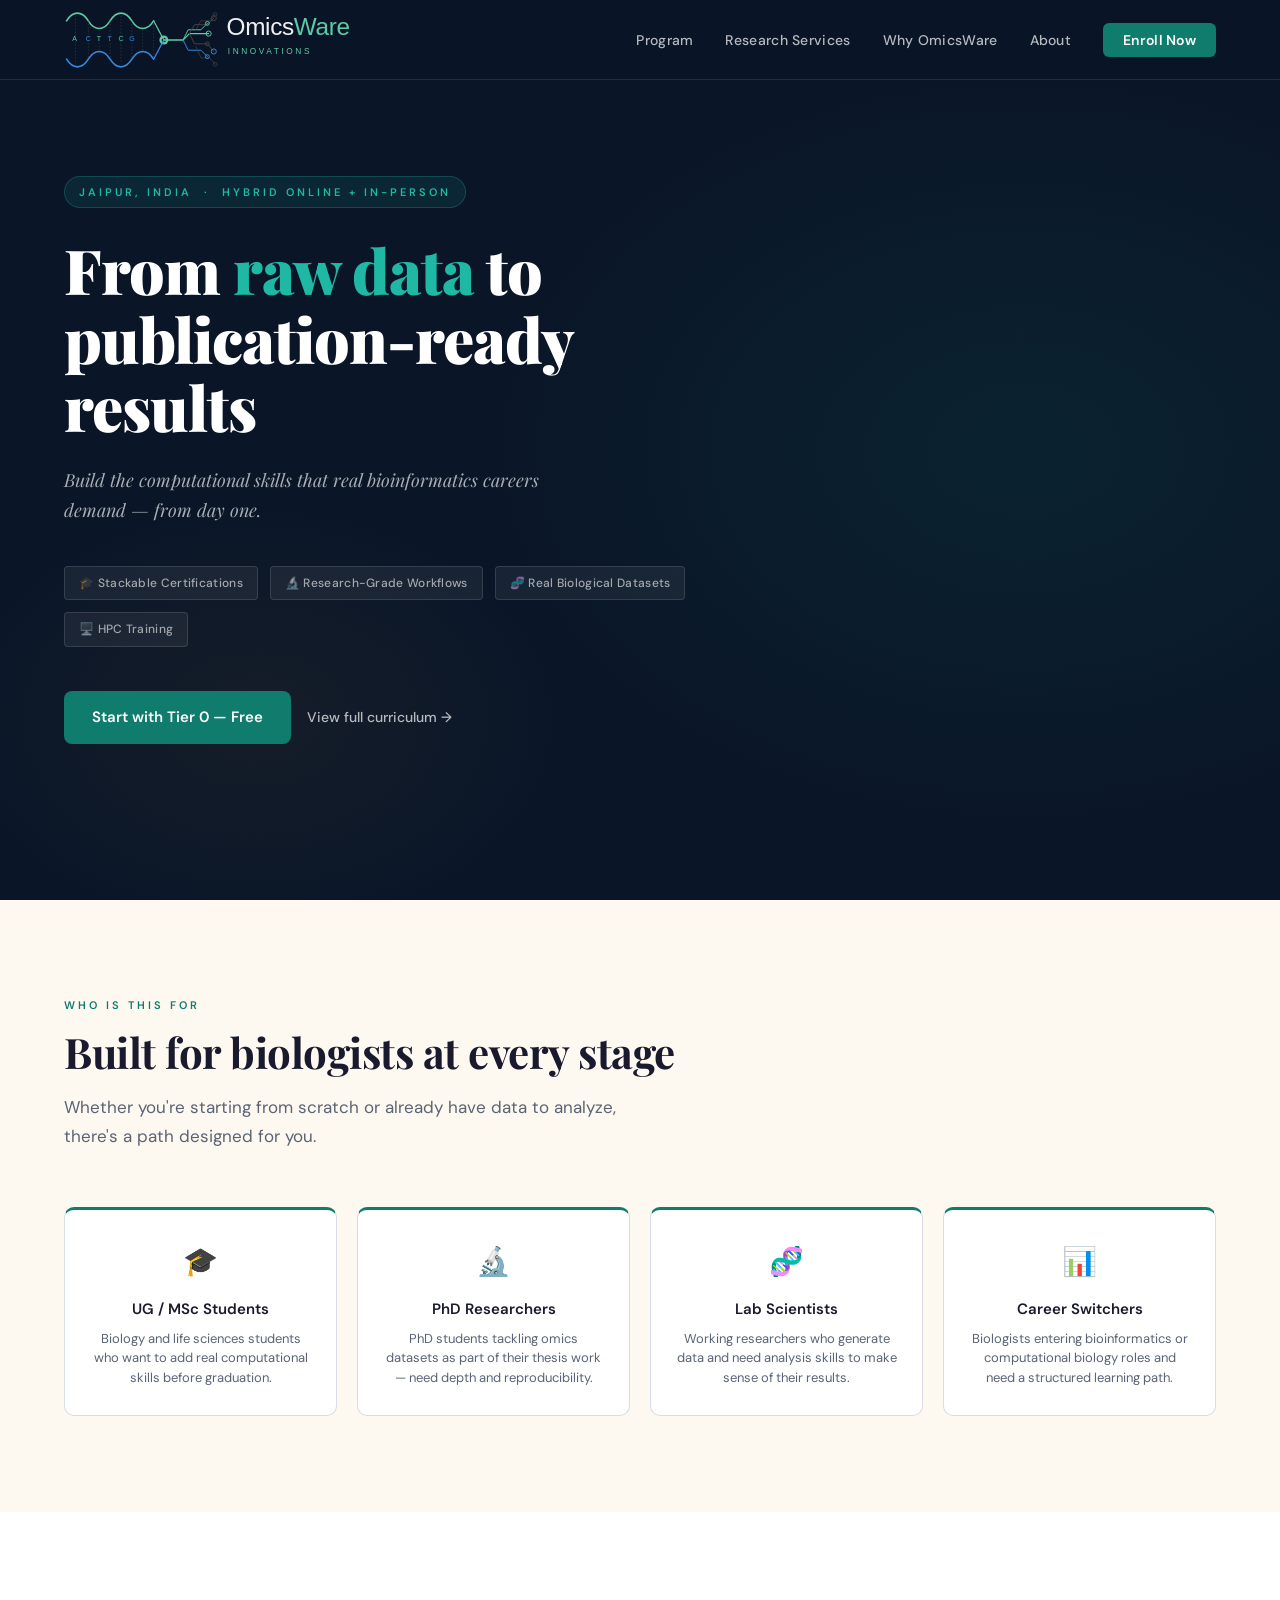
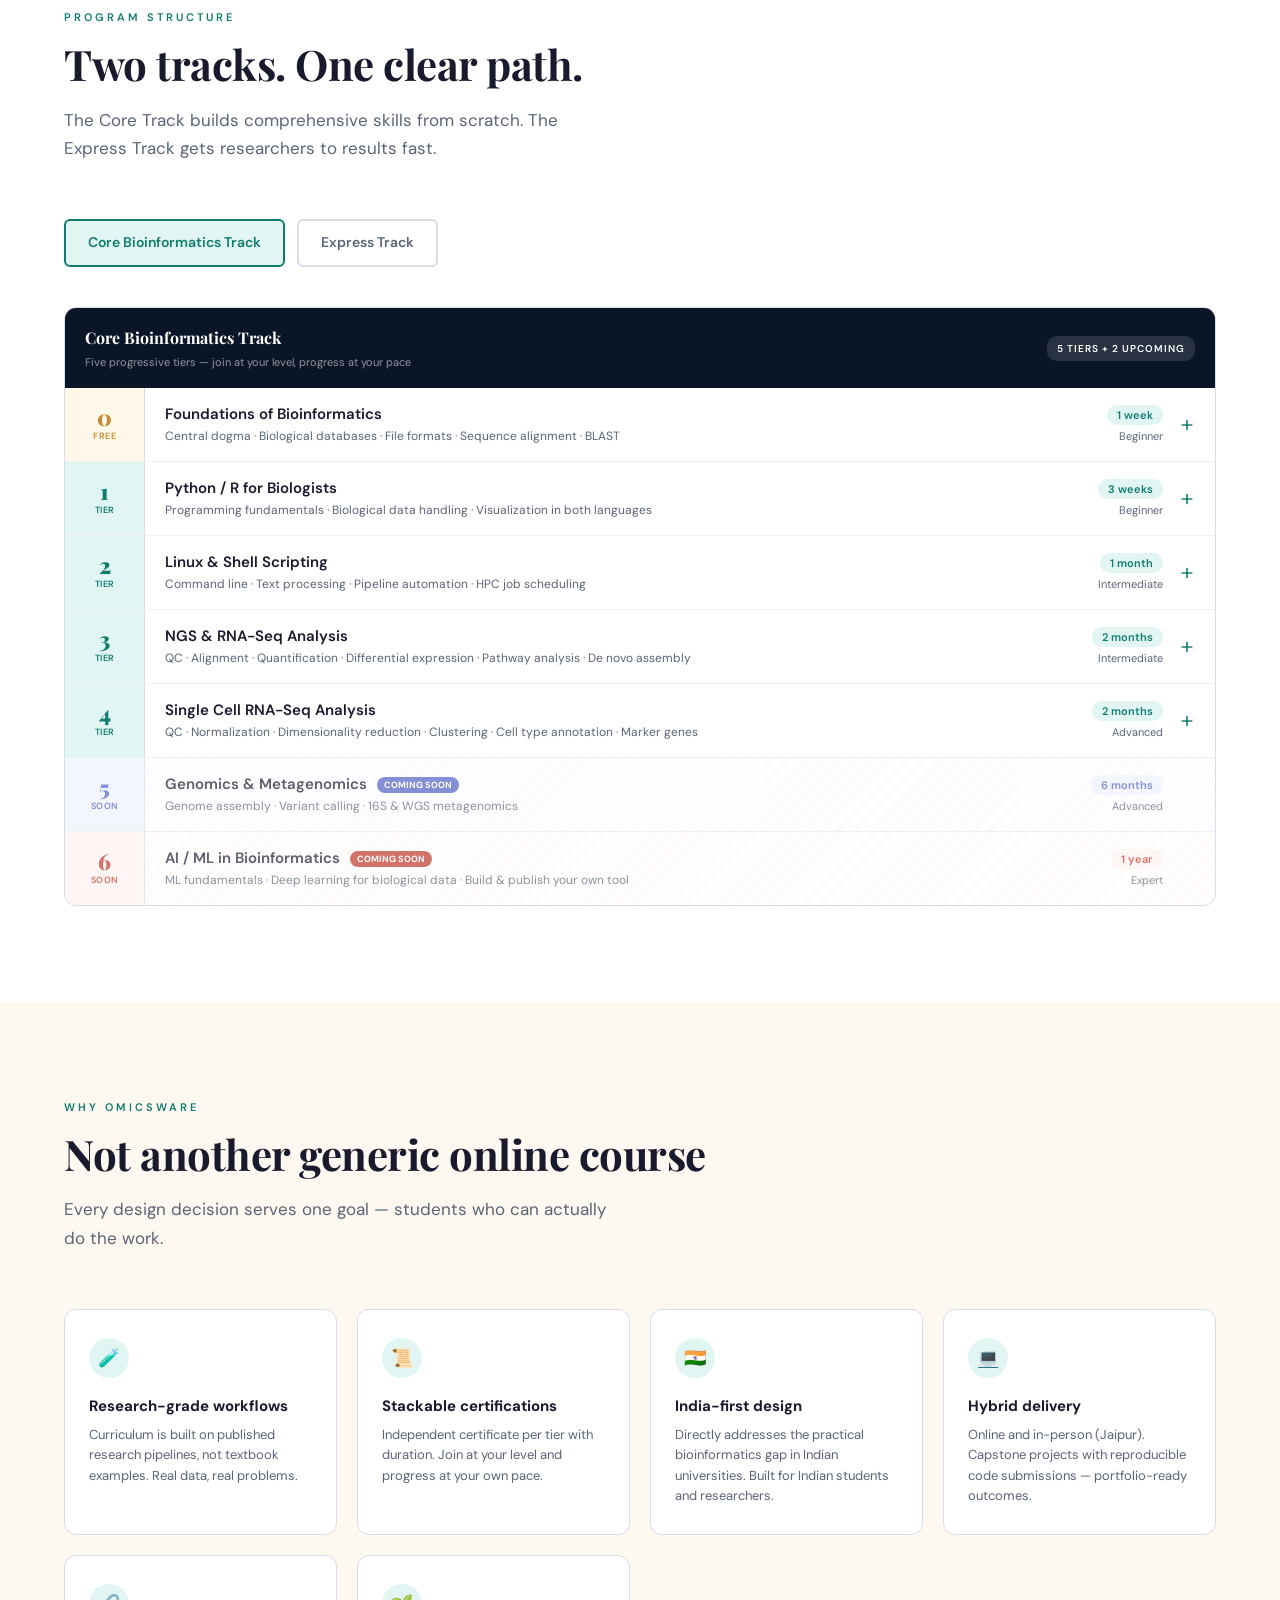
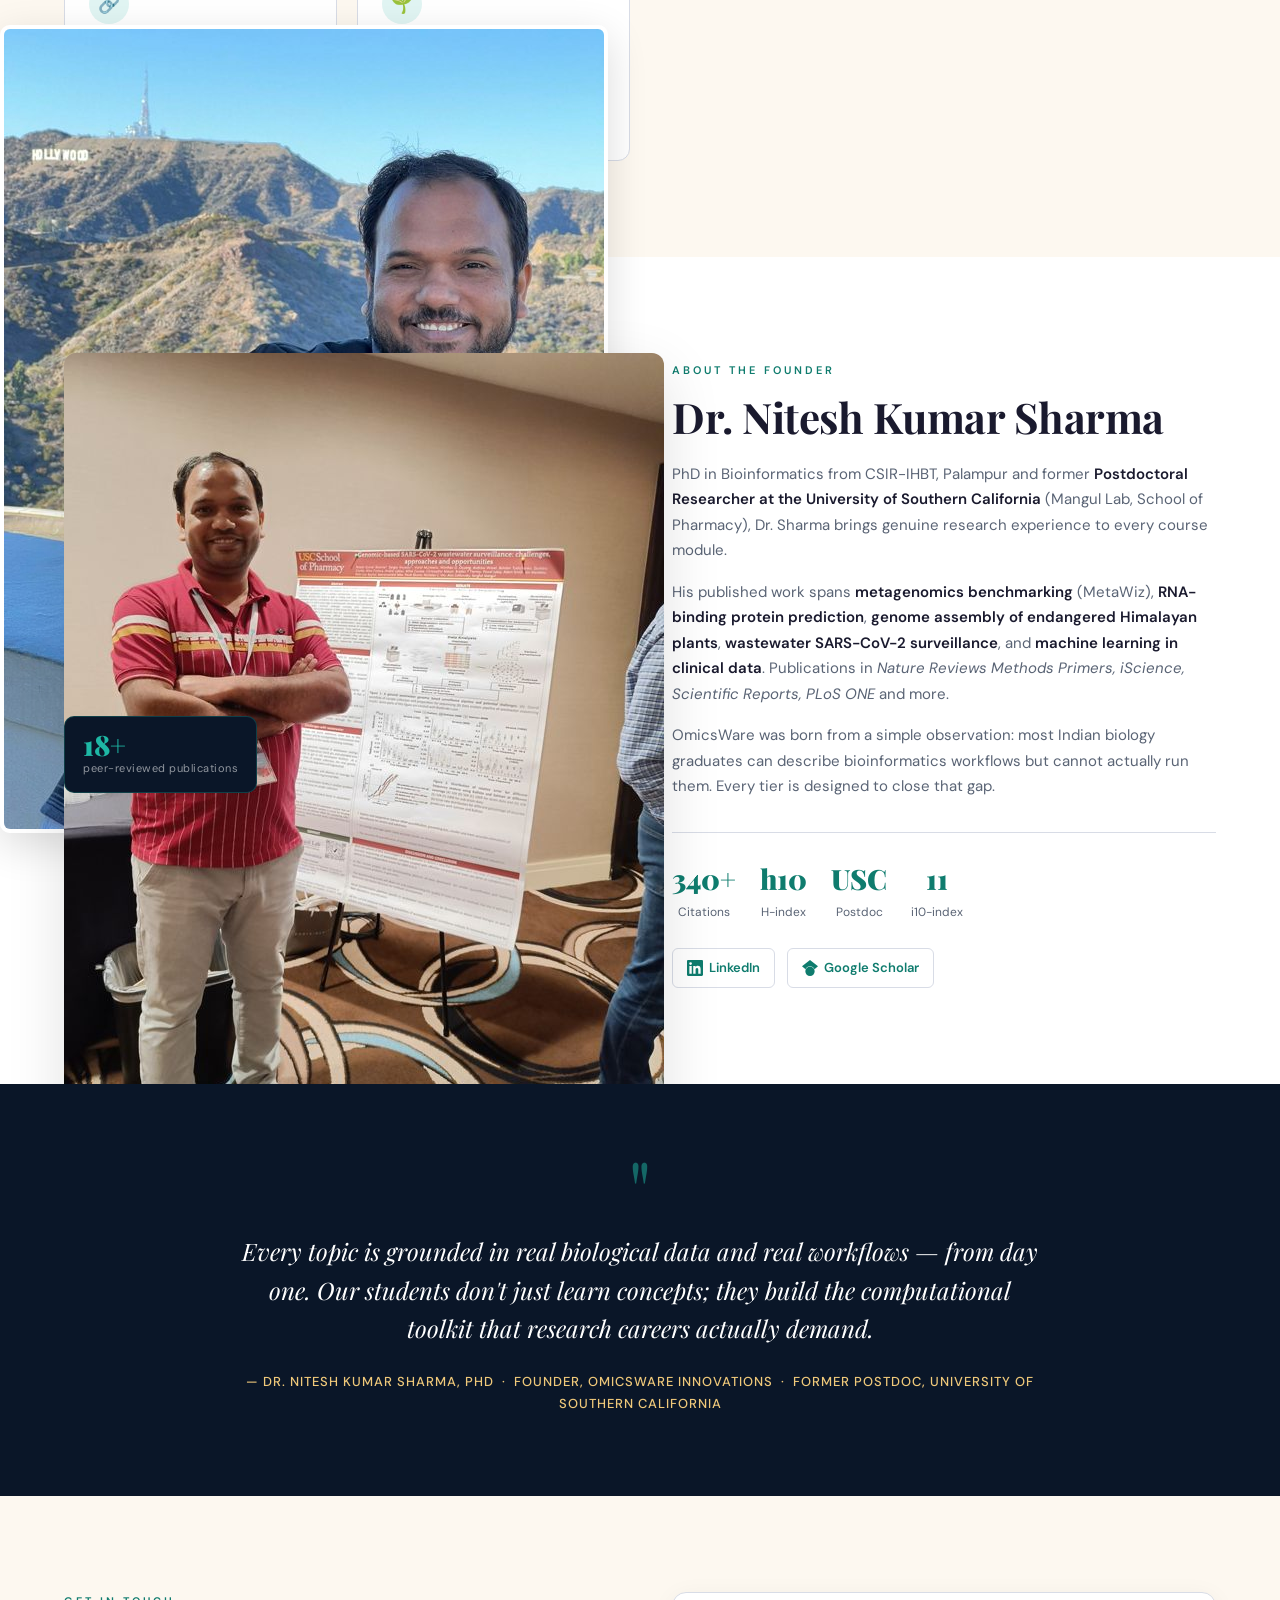
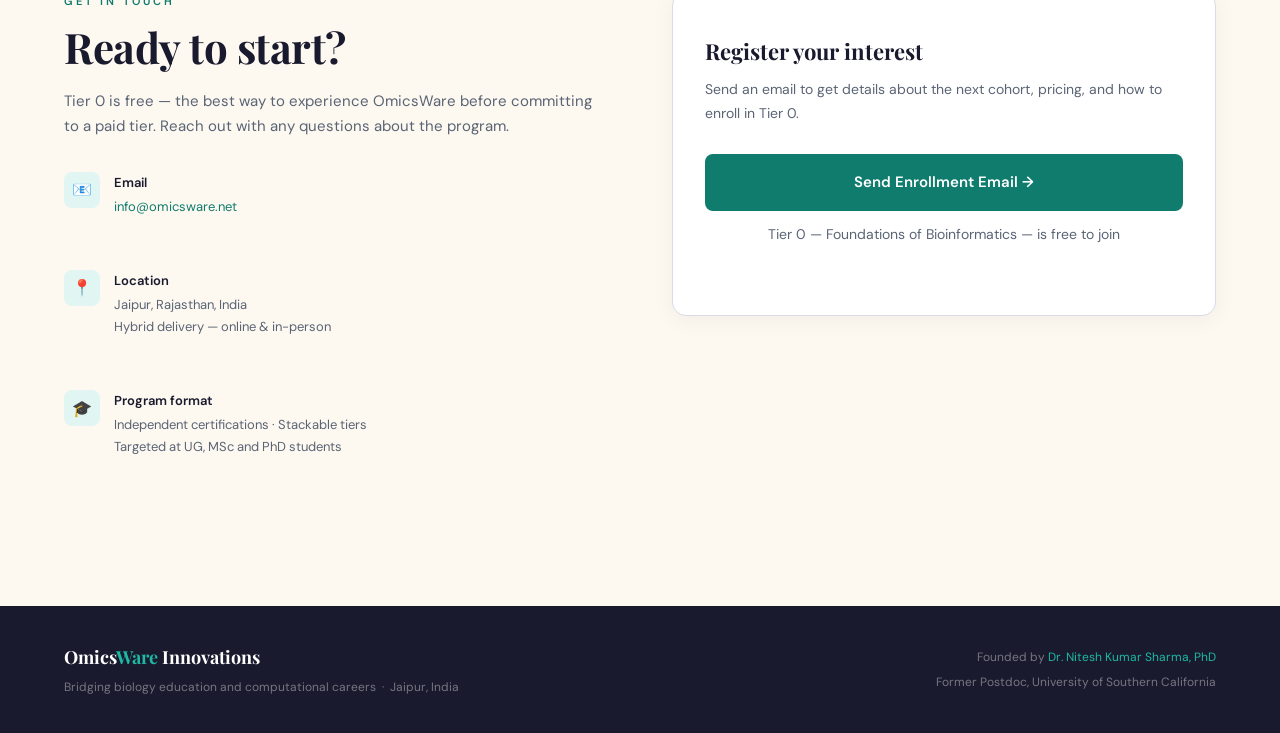
==== index.html @ ce4666df "Update index.html updated email" ====
<!DOCTYPE html>
<html lang="en">
<head>
<meta charset="UTF-8">
<meta name="viewport" content="width=device-width, initial-scale=1.0">
<title>OmicsWare Innovations — Bioinformatics Training</title>
<link rel="icon" type="image/svg+xml" href="omicsware_logo_dna_circuit_2.svg">
<link href="https://fonts.googleapis.com/css2?family=Playfair+Display:wght@400;700;900&family=DM+Sans:ital,wght@0,300;0,400;0,500;0,600;1,400&display=swap" rel="stylesheet">
<style>
  :root {
    --teal: #0f7c6e;
    --teal-light: #1eb8a5;
    --teal-pale: #e1f5f3;
    --deep: #0a1628;
    --gold: #c98a2f;
    --gold-light: #f0c97a;
    --cream: #fdf8f0;
    --ink: #1a1a2e;
    --muted: #5a6475;
    --border: #d8dce6;
    --white: #ffffff;
  }

  * { margin: 0; padding: 0; box-sizing: border-box; }

  html { scroll-behavior: smooth; }

  body {
    font-family: 'DM Sans', sans-serif;
    background: var(--white);
    color: var(--ink);
    line-height: 1.7;
  }

  /* ── NAV ── */
  nav {
    position: fixed;
    top: 0; left: 0; right: 0;
    z-index: 100;
    background: rgba(10, 22, 40, 0.96);
    backdrop-filter: blur(12px);
    padding: 0 5%;
    display: flex;
    align-items: center;
    justify-content: space-between;
    height: 80px;
    border-bottom: 1px solid rgba(30,184,165,0.2);
  }

  .nav-brand {
    font-family: 'Playfair Display', serif;
    font-size: 20px;
    font-weight: 900;
    color: var(--white);
    letter-spacing: -0.5px;
  }
  .nav-brand span { color: var(--teal-light); }

  .nav-links {
    display: flex;
    gap: 32px;
    list-style: none;
  }
  .nav-links a {
    color: rgba(255,255,255,0.7);
    text-decoration: none;
    font-size: 14px;
    font-weight: 500;
    letter-spacing: 0.3px;
    transition: color 0.2s;
  }
  .nav-links a:hover { color: var(--teal-light); }

  .nav-cta {
    background: var(--teal);
    color: var(--white) !important;
    padding: 8px 20px;
    border-radius: 6px;
    font-weight: 600 !important;
  }
  .nav-cta:hover { background: var(--teal-light); color: var(--white) !important; }

  /* ── HERO ── */
  .hero {
    min-height: 100vh;
    background: var(--deep);
    display: flex;
    align-items: center;
    padding: 100px 5% 80px;
    position: relative;
    overflow: hidden;
  }

  .hero-bg {
    position: absolute;
    inset: 0;
    background:
      radial-gradient(ellipse 60% 60% at 80% 50%, rgba(15,124,110,0.12) 0%, transparent 70%),
      radial-gradient(ellipse 40% 40% at 20% 80%, rgba(201,138,47,0.06) 0%, transparent 60%);
  }

  /* DNA circuit SVG decoration */
  .hero-dna {
    position: absolute;
    right: 0;
    top: 50%;
    transform: translateY(-50%);
    width: 420px;
    opacity: 0.12;
  }

  .hero-content {
    position: relative;
    z-index: 2;
    max-width: 680px;
  }

  .hero-eyebrow {
    display: inline-block;
    font-size: 11px;
    font-weight: 600;
    letter-spacing: 3px;
    text-transform: uppercase;
    color: var(--teal-light);
    background: rgba(30,184,165,0.1);
    border: 1px solid rgba(30,184,165,0.25);
    padding: 6px 14px;
    border-radius: 20px;
    margin-bottom: 28px;
  }

  .hero h1 {
    font-family: 'Playfair Display', serif;
    font-size: clamp(38px, 5vw, 62px);
    font-weight: 900;
    color: var(--white);
    line-height: 1.1;
    letter-spacing: -1px;
    margin-bottom: 24px;
  }
  .hero h1 em {
    font-style: normal;
    color: var(--teal-light);
  }

  .hero-tagline {
    font-size: 18px;
    color: rgba(255,255,255,0.65);
    max-width: 520px;
    margin-bottom: 40px;
    font-style: italic;
    font-family: 'Playfair Display', serif;
  }

  .hero-badges {
    display: flex;
    gap: 12px;
    flex-wrap: wrap;
    margin-bottom: 44px;
  }
  .hero-badge {
    font-size: 12px;
    font-weight: 500;
    color: rgba(255,255,255,0.6);
    background: rgba(255,255,255,0.06);
    border: 1px solid rgba(255,255,255,0.12);
    padding: 6px 14px;
    border-radius: 4px;
    letter-spacing: 0.3px;
  }

  .hero-actions {
    display: flex;
    gap: 16px;
    align-items: center;
    flex-wrap: wrap;
  }

  .btn-primary {
    background: var(--teal);
    color: var(--white);
    padding: 14px 28px;
    border-radius: 8px;
    font-size: 15px;
    font-weight: 600;
    text-decoration: none;
    transition: background 0.2s, transform 0.1s;
    display: inline-block;
  }
  .btn-primary:hover { background: var(--teal-light); transform: translateY(-1px); }

  .btn-ghost {
    color: rgba(255,255,255,0.7);
    font-size: 14px;
    font-weight: 500;
    text-decoration: none;
    display: flex;
    align-items: center;
    gap: 6px;
    transition: color 0.2s;
  }
  .btn-ghost:hover { color: var(--teal-light); }

  .hero-stripe {
    height: 3px;
    background: linear-gradient(90deg, var(--teal) 0%, var(--teal-light) 50%, var(--gold) 100%);
    margin-top: 80px;
  }

  /* ── SECTION ── */
  section {
    padding: 96px 5%;
  }

  .section-label {
    font-size: 11px;
    font-weight: 600;
    letter-spacing: 3px;
    text-transform: uppercase;
    color: var(--teal);
    margin-bottom: 12px;
  }

  .section-title {
    font-family: 'Playfair Display', serif;
    font-size: clamp(28px, 3.5vw, 42px);
    font-weight: 700;
    color: var(--ink);
    line-height: 1.2;
    margin-bottom: 16px;
    letter-spacing: -0.5px;
  }

  .section-sub {
    font-size: 17px;
    color: var(--muted);
    max-width: 560px;
    margin-bottom: 56px;
  }

  /* ── AUDIENCE SECTION ── */
  .audience { background: var(--cream); }

  .audience-grid {
    display: grid;
    grid-template-columns: repeat(auto-fit, minmax(220px, 1fr));
    gap: 20px;
    margin-bottom: 0;
  }

  .audience-card {
    background: var(--white);
    border: 1px solid var(--border);
    border-top: 3px solid var(--teal);
    border-radius: 10px;
    padding: 28px 24px;
    text-align: center;
  }
  .audience-icon { font-size: 28px; display: block; margin-bottom: 12px; }
  .audience-card h3 { font-size: 15px; font-weight: 600; color: var(--ink); margin-bottom: 6px; }
  .audience-card p { font-size: 13px; color: var(--muted); line-height: 1.5; }

  /* ── PROGRAM ── */
  .program-section { background: var(--white); }

  .track-tabs {
    display: flex;
    gap: 12px;
    margin-bottom: 40px;
    flex-wrap: wrap;
  }
  .track-tab {
    padding: 10px 22px;
    border-radius: 6px;
    font-size: 14px;
    font-weight: 600;
    cursor: pointer;
    border: 2px solid var(--border);
    background: var(--white);
    color: var(--muted);
    transition: all 0.2s;
  }
  .track-tab.active {
    border-color: var(--teal);
    background: var(--teal-pale);
    color: var(--teal);
  }

  .track-panel { display: none; }
  .track-panel.active { display: block; }

  .tier-list { display: flex; flex-direction: column; gap: 0; }

  /* UPDATED ACCORDION STYLES */
  .tier-item {
    border-bottom: 1px solid #f0f0f0;
  }
  .tier-item:last-child {
    border-bottom: none;
  }
  
  button.tier-row {
    display: flex;
    align-items: stretch;
    gap: 0;
    width: 100%;
    background: none;
    border: none;
    text-align: left;
    font-family: inherit;
    padding: 0;
    transition: background-color 0.2s;
  }
  button.tier-row.accordion-header {
    cursor: pointer;
  }
  button.tier-row.accordion-header:hover {
    background-color: #fafbfc;
  }

  .tier-badge {
    width: 80px;
    min-width: 80px;
    display: flex;
    flex-direction: column;
    align-items: center;
    justify-content: center;
    background: var(--teal-pale);
    border-right: 1px solid var(--border);
    padding: 16px 8px;
  }
  .tier-badge.free { background: #fff8e8; }
  .tier-badge.coming { background: #eef2ff; }
  .tier-badge .tier-num {
    font-family: 'Playfair Display', serif;
    font-size: 22px;
    font-weight: 900;
    color: var(--teal);
    line-height: 1;
  }
  .tier-badge.free .tier-num { color: var(--gold); }
  .tier-badge.coming .tier-num { color: #4f5fc4; }
  .tier-badge .tier-label {
    font-size: 9px;
    font-weight: 600;
    text-transform: uppercase;
    color: var(--teal);
    letter-spacing: 0.5px;
    margin-top: 2px;
  }
  .tier-badge.free .tier-label { color: var(--gold); }
  .tier-badge.coming .tier-label { color: #4f5fc4; }

  .tier-info {
    flex: 1;
    padding: 16px 20px;
    display: flex;
    flex-direction: column;
    justify-content: center;
  }
  .tier-title { font-size: 15px; font-weight: 600; color: var(--ink); margin-bottom: 3px; }
  .tier-topics { font-size: 12px; color: var(--muted); line-height: 1.5; }

  .tier-meta {
    min-width: 100px;
    padding: 16px 20px;
    display: flex;
    align-items: center;
    justify-content: flex-end;
    gap: 16px;
  }
  .tier-meta-text {
    display: flex;
    flex-direction: column;
    align-items: flex-end;
    gap: 4px;
  }
  .tier-dur {
    font-size: 11px;
    font-weight: 600;
    color: var(--teal);
    background: var(--teal-pale);
    padding: 3px 10px;
    border-radius: 20px;
    white-space: nowrap;
  }
  .tier-level { font-size: 11px; color: var(--muted); }
  
  .expand-icon {
    font-size: 24px;
    font-weight: 300;
    color: var(--teal);
    transition: transform 0.3s ease;
    width: 16px;
    text-align: center;
    line-height: 1;
  }
  .tier-item.active .expand-icon {
    transform: rotate(45deg);
  }

  /* DETAILED CARDS CSS */
  .tier-content {
    max-height: 0;
    overflow: hidden;
    transition: max-height 0.4s ease-out;
    background: #fafbfc;
  }
  .tier-week-grid {
    display: grid;
    grid-template-columns: repeat(auto-fit, minmax(260px, 1fr));
    gap: 16px;
    padding: 24px;
    border-top: 1px solid #f0f0f0;
  }
  .week-card {
    background: var(--white);
    border: 1px solid var(--border);
    border-radius: 8px;
    padding: 20px;
    box-shadow: 0 2px 8px rgba(0,0,0,0.02);
    transition: transform 0.2s;
  }
  .week-card:hover {
    transform: translateY(-2px);
    box-shadow: 0 6px 12px rgba(0,0,0,0.05);
  }
  .card-period {
    display: inline-block;
    font-size: 11px;
    font-weight: 700;
    color: var(--teal);
    background: var(--teal-pale);
    padding: 4px 10px;
    border-radius: 4px;
    text-transform: uppercase;
    margin-bottom: 12px;
    letter-spacing: 0.5px;
  }
  .week-card h4 {
    font-size: 14px;
    font-weight: 700;
    color: var(--ink);
    margin-bottom: 8px;
  }
  .week-card p {
    font-size: 13px;
    color: var(--muted);
    line-height: 1.5;
    margin: 0;
  }
  .highlight-card {
    border-color: var(--teal-light);
    background: rgba(30,184,165,0.03);
  }
  .highlight-card .card-period {
    background: var(--teal);
    color: var(--white);
  }

  .express-track { margin-top: 40px; }
  .express-header {
    background: var(--teal);
    padding: 16px 20px;
    border-radius: 10px 10px 0 0;
    display: flex;
    align-items: center;
    justify-content: space-between;
  }
  .express-header h3 { font-family: 'Playfair Display', serif; font-size: 16px; color: var(--white); font-weight: 700; }
  .express-header p { font-size: 11px; color: rgba(255,255,255,0.65); }
  .express-tag { background: rgba(255,255,255,0.15); color: var(--white); font-size: 11px; font-weight: 600; padding: 4px 10px; border-radius: 10px; letter-spacing: 0.5px; }

  .express-modules {
    border: 1px solid var(--border);
    border-top: none;
    border-radius: 0 0 10px 10px;
    overflow: hidden;
  }
  
  .express-item {
    border-bottom: 1px solid #f0f0f0;
  }
  .express-item:last-child {
    border-bottom: none;
  }
  
  button.express-row {
    display: flex;
    align-items: center;
    justify-content: space-between;
    width: 100%;
    background: var(--white);
    border: none;
    padding: 18px 20px;
    text-align: left;
    font-family: inherit;
    cursor: pointer;
    transition: background-color 0.2s;
  }
  button.express-row.accordion-header:hover {
    background-color: #fafbfc;
  }
  
  .express-title { font-size: 14px; font-weight: 600; color: var(--ink); margin-bottom: 4px; }
  .express-desc { font-size: 12px; color: var(--muted); margin-bottom: 8px; line-height: 1.5; }
  .express-meta { display: flex; align-items: center; gap: 8px; }
  .express-dur { font-size: 11px; font-weight: 600; color: var(--teal); background: var(--teal-pale); padding: 2px 10px; border-radius: 20px; }
  .express-tag2 { font-size: 11px; color: var(--muted); }

  /* ── WHY ── */
  .why-section { background: var(--cream); }

  .why-grid {
    display: grid;
    grid-template-columns: repeat(auto-fit, minmax(240px, 1fr));
    gap: 20px;
  }

  .why-card {
    background: var(--white);
    border: 1px solid var(--border);
    border-radius: 12px;
    padding: 28px 24px;
  }
  .why-icon {
    width: 40px; height: 40px;
    background: var(--teal-pale);
    border-radius: 50%;
    display: flex;
    align-items: center;
    justify-content: center;
    font-size: 18px;
    margin-bottom: 16px;
  }
  .why-card h3 { font-size: 15px; font-weight: 700; color: var(--ink); margin-bottom: 6px; }
  .why-card p { font-size: 13px; color: var(--muted); line-height: 1.55; }

  /* ── ABOUT ── */
  .about-section { background: var(--white); }

  .about-inner {
    display: grid;
    grid-template-columns: 1fr 1fr;
    gap: 64px;
    align-items: start;
  }

  @media (max-width: 768px) {
    .about-inner { grid-template-columns: 1fr; gap: 40px; }
    .nav-links { display: none; }
  }

  .about-photos {
    position: relative;
    height: 480px;
  }
 .about-photo-main {
  width: auto;
  height: auto; /* Changed from 400px */
  aspect-ratio: 4 / 5; /* Keeps it a nice vertical rectangle */
  object-fit: cover;
  border-radius: 12px;
  position: absolute;
  top: 0; left: 0;
  box-shadow: 0 20px 60px rgba(0,0,0,0.12);}

.about-photo-second {
  width: auto;
  height: auto; /* Changed from 260px */
  aspect-ratio: 1 / 1; /* Keeps it a perfect square */
  object-fit: cover;
  border-radius: 10px;
  position: absolute;
  bottom: 0; right: 0;
  box-shadow: 0 12px 40px rgba(0,0,0,0.14);
  border: 4px solid var(--white);
}
  .about-pub-badge {
    position: absolute;
    bottom: 40px; left: 0;
    background: var(--deep);
    border: 1px solid rgba(30,184,165,0.25);
    border-radius: 10px;
    padding: 14px 18px;
    z-index: 3;
  }
  .about-pub-badge .pub-num {
    font-family: 'Playfair Display', serif;
    font-size: 28px;
    font-weight: 900;
    color: var(--teal-light);
    line-height: 1;
  }
  .about-pub-badge .pub-label {
    font-size: 11px;
    color: rgba(255,255,255,0.55);
    letter-spacing: 0.5px;
  }

  .about-text { padding-top: 8px; }
  .about-text .section-title { margin-bottom: 20px; }
  .about-text p { font-size: 15px; color: var(--muted); margin-bottom: 16px; line-height: 1.7; }
  .about-text p strong { color: var(--ink); font-weight: 600; }

  .about-stats {
    display: flex;
    gap: 24px;
    margin-top: 32px;
    padding-top: 32px;
    border-top: 1px solid var(--border);
  }
  .stat { text-align: center; }
  .stat .stat-num {
    font-family: 'Playfair Display', serif;
    font-size: 28px;
    font-weight: 900;
    color: var(--teal);
    display: block;
    line-height: 1;
    margin-bottom: 4px;
  }
  .stat .stat-label { font-size: 12px; color: var(--muted); }

  /* ── QUOTE ── */
  .quote-section {
    background: var(--deep);
    padding: 80px 5%;
    position: relative;
    overflow: hidden;
  }
  .quote-inner {
    max-width: 800px;
    margin: 0 auto;
    text-align: center;
    position: relative;
    z-index: 2;
  }
  .quote-mark {
    font-family: 'Playfair Display', serif;
    font-size: 80px;
    color: var(--teal-light);
    line-height: 0.6;
    opacity: 0.5;
    display: block;
    margin-bottom: 20px;
  }
  .quote-text {
    font-family: 'Playfair Display', serif;
    font-size: clamp(18px, 2.5vw, 24px);
    color: var(--white);
    font-style: italic;
    line-height: 1.6;
    margin-bottom: 24px;
  }
  .quote-author {
    font-size: 13px;
    color: var(--gold-light);
    font-weight: 500;
    letter-spacing: 1px;
    text-transform: uppercase;
  }

  /* ── CONTACT ── */
  .contact-section { background: var(--cream); }

  .contact-inner {
    display: grid;
    grid-template-columns: 1fr 1fr;
    gap: 64px;
    align-items: start;
  }
  @media (max-width: 768px) {
    .contact-inner { grid-template-columns: 1fr; }
  }

  .contact-info h2 { margin-bottom: 16px; }
  .contact-info p { font-size: 15px; color: var(--muted); margin-bottom: 32px; }

  .contact-item {
    display: flex;
    align-items: flex-start;
    gap: 14px;
    margin-bottom: 20px;
  }
  .contact-icon {
    width: 36px; height: 36px;
    background: var(--teal-pale);
    border-radius: 8px;
    display: flex;
    align-items: center;
    justify-content: center;
    font-size: 16px;
    flex-shrink: 0;
  }
  .contact-item h4 { font-size: 13px; font-weight: 600; color: var(--ink); margin-bottom: 2px; }
  .contact-item p { font-size: 13px; color: var(--muted); }
  .contact-item a { color: var(--teal); text-decoration: none; }
  .contact-item a:hover { text-decoration: underline; }

  .contact-cta {
    background: var(--white);
    border: 1px solid var(--border);
    border-radius: 14px;
    padding: 40px 32px;
    box-shadow: 0 4px 24px rgba(0,0,0,0.05);
  }
  .contact-cta h3 { font-family: 'Playfair Display', serif; font-size: 22px; font-weight: 700; color: var(--ink); margin-bottom: 8px; }
  .contact-cta p { font-size: 14px; color: var(--muted); margin-bottom: 28px; }
  .contact-cta .btn-primary { width: 100%; text-align: center; padding: 16px; font-size: 15px; display: block; }
  .contact-cta-sub { font-size: 12px; color: var(--muted); text-align: center; margin-top: 12px; }

  /* ── FOOTER ── */
  footer {
    background: var(--ink);
    padding: 36px 5%;
    display: flex;
    align-items: center;
    justify-content: space-between;
    gap: 24px;
    flex-wrap: wrap;
  }
  .footer-brand { font-family: 'Playfair Display', serif; font-size: 18px; color: var(--white); font-weight: 700; }
  .footer-brand span { color: var(--teal-light); }
  .footer-tagline { font-size: 12px; color: rgba(255,255,255,0.4); margin-top: 4px; }
  .footer-right { font-size: 12px; color: rgba(255,255,255,0.4); text-align: right; }
  .footer-right a { color: var(--teal-light); text-decoration: none; }

  /* ── TRACK CARD ── */
  .track-card {
    border: 1px solid var(--border);
    border-radius: 12px;
    overflow: hidden;
  }
  .track-header {
    background: var(--deep);
    padding: 16px 20px;
    display: flex;
    align-items: center;
    justify-content: space-between;
  }
  .track-header h3 { font-family: 'Playfair Display', serif; font-size: 16px; color: var(--white); font-weight: 700; }
  .track-header p { font-size: 11px; color: rgba(255,255,255,0.55); margin-top: 2px; }
  .track-header-tag { background: rgba(255,255,255,0.12); color: var(--white); font-size: 10px; font-weight: 600; letter-spacing: 1px; padding: 4px 10px; border-radius: 10px; }

  /* DNA circuit marks on hero */
  .circuit-mark {
    position: absolute;
    right: 5%;
    top: 50%;
    transform: translateY(-50%);
    opacity: 0.08;
  }
  .nav-logo img {
  height: 64px;
  width: auto;
  display: block;
  transition: opacity 0.2s;
}

.nav-logo:hover img {
  opacity: 0.8;
}

/* ── HAMBURGER MENU ── */
.hamburger {
  display: none;
  flex-direction: column;
  justify-content: center;
  gap: 5px;
  cursor: pointer;
  padding: 6px;
  background: none;
  border: none;
}
.hamburger span {
  display: block;
  width: 24px;
  height: 2px;
  background: rgba(255,255,255,0.8);
  border-radius: 2px;
  transition: all 0.3s ease;
}
.hamburger.open span:nth-child(1) { transform: translateY(7px) rotate(45deg); }
.hamburger.open span:nth-child(2) { opacity: 0; }
.hamburger.open span:nth-child(3) { transform: translateY(-7px) rotate(-45deg); }

@media (max-width: 768px) {
  .hamburger { display: flex; }
  .nav-links {
    display: none;
    position: fixed;
    top: 80px; left: 0; right: 0;
    background: rgba(10, 22, 40, 0.98);
    flex-direction: column;
    padding: 24px 5%;
    gap: 0;
    border-bottom: 1px solid rgba(30,184,165,0.2);
  }
  .nav-links.open { display: flex; }
  .nav-links li { border-bottom: 1px solid rgba(255,255,255,0.07); }
  .nav-links a { padding: 14px 0; display: block; font-size: 16px; }
  .nav-cta { margin-top: 12px; text-align: center; border-radius: 6px !important; }
}

/* ── FAVICON placeholder ── */
</style>
</head>
<body>

<nav>
  <a href="#home" class="nav-logo">
  <img src="omicsware_logo_dna_circuit_2.svg" alt="OmicsWare Innovations">
</a>
  <button class="hamburger" id="hamburger" aria-label="Toggle menu">
    <span></span><span></span><span></span>
  </button>
  <ul class="nav-links" id="nav-links">
    <li><a href="#program">Program</a></li>
    <li><a href="services.html">Research Services</a></li>
    <li><a href="#why">Why OmicsWare</a></li>
    <li><a href="#about">About</a></li>
    <li><a href="#contact" class="nav-cta">Enroll Now</a></li>
  </ul>
</nav>

<section class="hero" id="home">
  <div class="hero-bg"></div>

  

  <div class="hero-content">
    <div class="hero-eyebrow">Jaipur, India &nbsp;·&nbsp; Hybrid Online + In-Person</div>
    <h1>From <em>raw data</em> to publication-ready results</h1>
    <p class="hero-tagline">Build the computational skills that real bioinformatics careers demand — from day one.</p>

    <div class="hero-badges">
      <span class="hero-badge">🎓 Stackable Certifications</span>
      <span class="hero-badge">🔬 Research-Grade Workflows</span>
      <span class="hero-badge">🧬 Real Biological Datasets</span>
      <span class="hero-badge">🖥️ HPC Training</span>
    </div>

    <div class="hero-actions">
      <a href="#contact" class="btn-primary">Start with Tier 0 — Free</a>
      <a href="#program" class="btn-ghost">View full curriculum →</a>
    </div>
  </div>

  <div class="hero-stripe"></div>
</section>

<section class="audience" id="audience">
  <div class="section-label">Who is this for</div>
  <h2 class="section-title">Built for biologists at every stage</h2>
  <p class="section-sub">Whether you're starting from scratch or already have data to analyze, there's a path designed for you.</p>
  <div class="audience-grid">
    <div class="audience-card">
      <span class="audience-icon">🎓</span>
      <h3>UG / MSc Students</h3>
      <p>Biology and life sciences students who want to add real computational skills before graduation.</p>
    </div>
    <div class="audience-card">
      <span class="audience-icon">🔬</span>
      <h3>PhD Researchers</h3>
      <p>PhD students tackling omics datasets as part of their thesis work — need depth and reproducibility.</p>
    </div>
    <div class="audience-card">
      <span class="audience-icon">🧬</span>
      <h3>Lab Scientists</h3>
      <p>Working researchers who generate data and need analysis skills to make sense of their results.</p>
    </div>
    <div class="audience-card">
      <span class="audience-icon">📊</span>
      <h3>Career Switchers</h3>
      <p>Biologists entering bioinformatics or computational biology roles and need a structured learning path.</p>
    </div>
  </div>
</section>

<section class="program-section" id="program">
  <div class="section-label">Program Structure</div>
  <h2 class="section-title">Two tracks. One clear path.</h2>
  <p class="section-sub">The Core Track builds comprehensive skills from scratch. The Express Track gets researchers to results fast.</p>

  <div class="track-tabs">
    <div class="track-tab active" onclick="switchTab('core')">Core Bioinformatics Track</div>
    <div class="track-tab" onclick="switchTab('express')">Express Track</div>
  </div>

  <div class="track-panel active" id="tab-core">
    <div class="track-card">
      <div class="track-header">
        <div>
          <h3>Core Bioinformatics Track</h3>
          <p>Five progressive tiers — join at your level, progress at your pace</p>
        </div>
        <span class="track-header-tag">5 TIERS + 2 UPCOMING</span>
      </div>
      <div class="tier-list">
        
        <div class="tier-item">
          <button class="tier-row accordion-header">
            <div class="tier-badge free"><span class="tier-num">0</span><span class="tier-label">Free</span></div>
            <div class="tier-info">
              <div class="tier-title">Foundations of Bioinformatics</div>
              <div class="tier-topics">Central dogma · Biological databases · File formats · Sequence alignment · BLAST</div>
            </div>
            <div class="tier-meta">
              <div class="tier-meta-text">
                <span class="tier-dur">1 week</span>
                <span class="tier-level">Beginner</span>
              </div>
              <span class="expand-icon">+</span>
            </div>
          </button>
          <div class="tier-content">
            <div class="tier-week-grid">
              <div class="week-card">
                <div class="card-period">Day 1–2</div>
                <h4>Biology basics & central dogma</h4>
                <p>DNA, RNA, Protein · Transcription & translation · Why computation in biology?</p>
              </div>
              <div class="week-card">
                <div class="card-period">Day 3</div>
                <h4>Biological databases</h4>
                <p>Major sequence, structure, and annotation databases · Searching and retrieving biological data.</p>
              </div>
              <div class="week-card">
                <div class="card-period">Day 4</div>
                <h4>Bioinformatics file formats</h4>
                <p>Sequence files, alignment files, annotation files, variant files · What each represents and when to use it.</p>
              </div>
              <div class="week-card">
                <div class="card-period">Day 5</div>
                <h4>Sequence alignment</h4>
                <p>Local vs global alignment concepts · Scoring matrices · Hands-on similarity search · Tool landscape overview.</p>
              </div>
              <div class="week-card highlight-card">
                <div class="card-period">Assignment</div>
                <h4>Practical Application</h4>
                <p>Retrieve a gene sequence from a public database, perform a similarity search, and interpret the results.</p>
              </div>
            </div>
          </div>
        </div>

        <div class="tier-item">
          <button class="tier-row accordion-header">
            <div class="tier-badge"><span class="tier-num">1</span><span class="tier-label">Tier</span></div>
            <div class="tier-info">
              <div class="tier-title">Python / R for Biologists</div>
              <div class="tier-topics">Programming fundamentals · Biological data handling · Visualization in both languages</div>
            </div>
            <div class="tier-meta">
              <div class="tier-meta-text">
                <span class="tier-dur">3 weeks</span>
                <span class="tier-level">Beginner</span>
              </div>
              <span class="expand-icon">+</span>
            </div>
          </button>
          <div class="tier-content">
            <div class="tier-week-grid">
              <div class="week-card">
                <div class="card-period">Week 1</div>
                <h4>Python basics</h4>
                <p>Variables, data types, loops, conditionals · Functions & modules · Reading/writing files · Biological context throughout.</p>
              </div>
              <div class="week-card">
                <div class="card-period">Week 2</div>
                <h4>R basics</h4>
                <p>R syntax & data structures · Data frames & basic manipulation · Plotting fundamentals · Biological context throughout.</p>
              </div>
              <div class="week-card">
                <div class="card-period">Week 3</div>
                <h4>Biological data handling</h4>
                <p>Parsing sequence files, tabular omics data · Visualization of biological data · Choosing the right language for the right task.</p>
              </div>
              <div class="week-card highlight-card">
                <div class="card-period">Project</div>
                <h4>Data Visualization</h4>
                <p>Parse a biological sequence file, compute a sequence property of interest, and produce a clean visualization — implemented in both Python and R.</p>
              </div>
            </div>
          </div>
        </div>

        <div class="tier-item">
          <button class="tier-row accordion-header">
            <div class="tier-badge"><span class="tier-num">2</span><span class="tier-label">Tier</span></div>
            <div class="tier-info">
              <div class="tier-title">Linux & Shell Scripting</div>
              <div class="tier-topics">Command line · Text processing · Pipeline automation · HPC job scheduling</div>
            </div>
            <div class="tier-meta">
              <div class="tier-meta-text">
                <span class="tier-dur">1 month</span>
                <span class="tier-level">Intermediate</span>
              </div>
              <span class="expand-icon">+</span>
            </div>
          </button>
          <div class="tier-content">
            <div class="tier-week-grid">
              <div class="week-card">
                <div class="card-period">Week 1</div>
                <h4>Linux fundamentals</h4>
                <p>File system navigation · Permissions & ownership · Essential commands for biological file handling.</p>
              </div>
              <div class="week-card">
                <div class="card-period">Week 2</div>
                <h4>Text processing</h4>
                <p>Stream editors and text processors for biological data · Parsing sequence, annotation, and alignment files · Piping & regular expressions.</p>
              </div>
              <div class="week-card">
                <div class="card-period">Week 3</div>
                <h4>Shell scripting</h4>
                <p>Writing shell scripts · Loops & conditionals · Automating repetitive bioinformatics tasks · Variables & functions.</p>
              </div>
              <div class="week-card">
                <div class="card-period">Week 4</div>
                <h4>HPC & environment</h4>
                <p>What is HPC and why it matters · Job scheduler concepts and submission · Managing large compute jobs · Software environment management.</p>
              </div>
              <div class="week-card highlight-card">
                <div class="card-period">Project</div>
                <h4>Automated Pipeline</h4>
                <p>Build an automated shell pipeline that processes multiple raw sequencing files — quality assessment, preprocessing, and summary report generation.</p>
              </div>
            </div>
          </div>
        </div>

        <div class="tier-item">
          <button class="tier-row accordion-header">
            <div class="tier-badge"><span class="tier-num">3</span><span class="tier-label">Tier</span></div>
            <div class="tier-info">
              <div class="tier-title">NGS & RNA-Seq Analysis</div>
              <div class="tier-topics">QC · Alignment · Quantification · Differential expression · Pathway analysis · De novo assembly</div>
            </div>
            <div class="tier-meta">
              <div class="tier-meta-text">
                <span class="tier-dur">2 months</span>
                <span class="tier-level">Intermediate</span>
              </div>
              <span class="expand-icon">+</span>
            </div>
          </button>
          <div class="tier-content">
            <div class="tier-week-grid">
              <div class="week-card">
                <div class="card-period">Week 1-2</div>
                <h4>Tech & Preprocessing</h4>
                <p>Sequencing principles, experimental design. Assessing read quality, adapter trimming, quality filtering, and batch QC assessment.</p>
              </div>
              <div class="week-card">
                <div class="card-period">Week 3-4</div>
                <h4>Alignment & Quantification</h4>
                <p>Reference-based alignment · SAM/BAM manipulation · Read counting approaches (TPM, RPKM) · Building count matrices.</p>
              </div>
              <div class="week-card">
                <div class="card-period">Week 5-6</div>
                <h4>DE & Functional Meaning</h4>
                <p>Statistical frameworks for differential expression · Normalization · Multiple testing · Gene Ontology · Pathway analysis.</p>
              </div>
              <div class="week-card">
                <div class="card-period">Week 7</div>
                <h4>De novo Assembly</h4>
                <p>Assembly strategies for plant and non-model organisms · Quality assessment of assemblies · Annotation approaches.</p>
              </div>
              <div class="week-card highlight-card">
                <div class="card-period">Capstone</div>
                <h4>End-to-End Analysis</h4>
                <p>Complete independent RNA-Seq analysis — QC, alignment, quantification, differential expression, pathway interpretation. Submitted as a written report with reproducible code.</p>
              </div>
            </div>
          </div>
        </div>

        <div class="tier-item">
          <button class="tier-row accordion-header">
            <div class="tier-badge"><span class="tier-num">4</span><span class="tier-label">Tier</span></div>
            <div class="tier-info">
              <div class="tier-title">Single Cell RNA-Seq Analysis</div>
              <div class="tier-topics">QC · Normalization · Dimensionality reduction · Clustering · Cell type annotation · Marker genes</div>
            </div>
            <div class="tier-meta">
              <div class="tier-meta-text">
                <span class="tier-dur">2 months</span>
                <span class="tier-level">Advanced</span>
              </div>
              <span class="expand-icon">+</span>
            </div>
          </button>
          <div class="tier-content">
            <div class="tier-week-grid">
              <div class="week-card">
                <div class="card-period">Week 1-2</div>
                <h4>Intro & Quality Control</h4>
                <p>Droplet-based sequencing concepts · Count matrices · Cell quality metrics · Filtering low-quality cells, empty droplets, and doublets.</p>
              </div>
              <div class="week-card">
                <div class="card-period">Week 3-4</div>
                <h4>Normalization & Dim Reduction</h4>
                <p>Single cell normalization approaches · Identifying highly variable features · PCA concepts · UMAP and tSNE interpretation.</p>
              </div>
              <div class="week-card">
                <div class="card-period">Week 5-6</div>
                <h4>Clustering & Annotation</h4>
                <p>Graph-based clustering · Evaluating cluster stability · Using known marker genes for manual annotation · Reference-based automated annotation.</p>
              </div>
              <div class="week-card">
                <div class="card-period">Week 7</div>
                <h4>Differential Expression</h4>
                <p>Identifying marker genes per cluster · Statistical considerations specific to scRNA-Seq · Visualizing gene expression across cell types.</p>
              </div>
              <div class="week-card highlight-card">
                <div class="card-period">Capstone</div>
                <h4>End-to-End scRNA-Seq</h4>
                <p>Complete independent analysis — QC, normalization, dimensionality reduction, clustering, annotation, and marker gene identification. Submitted as a written report with reproducible code.</p>
              </div>
            </div>
          </div>
        </div>

        <div class="tier-item">
          <button class="tier-row" style="opacity:0.7; cursor: default; background: repeating-linear-gradient(135deg, transparent, transparent 6px, rgba(79,95,196,0.03) 6px, rgba(79,95,196,0.03) 12px);">
            <div class="tier-badge coming"><span class="tier-num">5</span><span class="tier-label">Soon</span></div>
            <div class="tier-info">
              <div class="tier-title">Genomics & Metagenomics <span style="background:#4f5fc4;color:white;font-size:9px;font-weight:700;padding:2px 7px;border-radius:10px;vertical-align:middle;margin-left:6px;">COMING SOON</span></div>
              <div class="tier-topics">Genome assembly · Variant calling · 16S & WGS metagenomics</div>
            </div>
            <div class="tier-meta">
              <div class="tier-meta-text">
                <span class="tier-dur" style="background:#eef2ff;color:#4f5fc4;">6 months</span>
                <span class="tier-level">Advanced</span>
              </div>
              <span class="expand-icon" style="opacity:0;">+</span>
            </div>
          </button>
        </div>
        
        <div class="tier-item">
          <button class="tier-row" style="opacity:0.7; cursor: default; background: repeating-linear-gradient(135deg, transparent, transparent 6px, rgba(192,57,43,0.03) 6px, rgba(192,57,43,0.03) 12px);">
            <div class="tier-badge" style="background:#fef3f0;"><span class="tier-num" style="color:#c0392b;">6</span><span class="tier-label" style="color:#c0392b;">Soon</span></div>
            <div class="tier-info">
              <div class="tier-title">AI / ML in Bioinformatics <span style="background:#c0392b;color:white;font-size:9px;font-weight:700;padding:2px 7px;border-radius:10px;vertical-align:middle;margin-left:6px;">COMING SOON</span></div>
              <div class="tier-topics">ML fundamentals · Deep learning for biological data · Build & publish your own tool</div>
            </div>
            <div class="tier-meta">
              <div class="tier-meta-text">
                <span class="tier-dur" style="background:#fef3f0;color:#c0392b;">1 year</span>
                <span class="tier-level">Expert</span>
              </div>
              <span class="expand-icon" style="opacity:0;">+</span>
            </div>
          </button>
        </div>

      </div>
    </div>
  </div>

  <div class="track-panel" id="tab-express">
    <div class="express-track">
      <div class="express-header">
        <div>
          <h3>Express Track</h3>
          <p>Quick, practical skills for researchers who already have data</p>
        </div>
        <span class="express-tag">2 MODULES</span>
      </div>
      <div class="express-modules">
        
        <div class="express-item">
          <button class="express-row accordion-header">
            <div>
              <div class="express-title">Data to Publication</div>
              <div class="express-desc">Stats and visualization for omics data. Run appropriate statistical tests and generate publication-ready figures.</div>
              <div class="express-meta">
                <span class="express-dur">3–4 weeks</span>
                <span class="express-tag2">R · Results section · Omics data</span>
              </div>
            </div>
            <span class="expand-icon">+</span>
          </button>
          <div class="tier-content">
            <div class="tier-week-grid">
              <div class="week-card">
                <div class="card-period">Week 1</div>
                <h4>Getting started with R</h4>
                <p>Setting up the environment · Loading and inspecting omics datasets · Basic data cleaning and formatting.</p>
              </div>
              <div class="week-card">
                <div class="card-period">Week 2</div>
                <h4>Statistical testing</h4>
                <p>Choosing the right test (t-test, ANOVA, chi-square) · Multiple testing correction · Interpreting p-values correctly.</p>
              </div>
              <div class="week-card">
                <div class="card-period">Week 3</div>
                <h4>Omics visualization</h4>
                <p>Heatmaps · Volcano plots · PCA plots · Boxplots and violin plots · Bar charts · All figures styled for publication.</p>
              </div>
              <div class="week-card highlight-card">
                <div class="card-period">Project</div>
                <h4>Data to Results</h4>
                <p>Take a provided omics dataset, apply appropriate statistical tests, generate a set of publication-ready figures, and write a short results section.</p>
              </div>
            </div>
          </div>
        </div>

        <div class="express-item">
          <button class="express-row accordion-header">
            <div>
              <div class="express-title">Single Cell Express</div>
              <div class="express-desc">From count matrix to annotated clusters and publication figures — fast-tracked for researchers.</div>
              <div class="express-meta">
                <span class="express-dur">3–4 weeks</span>
                <span class="express-tag2">UMAP · Clustering · Figures</span>
              </div>
            </div>
            <span class="expand-icon">+</span>
          </button>
          <div class="tier-content">
            <div class="tier-week-grid">
              <div class="week-card">
                <div class="card-period">Week 1</div>
                <h4>Loading & Quality Control</h4>
                <p>Loading count matrix data into an analysis environment · Understanding QC metrics · Filtering decisions · Normalization.</p>
              </div>
              <div class="week-card">
                <div class="card-period">Week 2</div>
                <h4>Dim Reduction & Clustering</h4>
                <p>Running and interpreting PCA · Generating UMAP representations · Clustering and understanding resolution.</p>
              </div>
              <div class="week-card">
                <div class="card-period">Week 3</div>
                <h4>Annotation & Figures</h4>
                <p>Identifying cell types using known marker genes · Visualizing gene expression across clusters · Interpreting results.</p>
              </div>
              <div class="week-card highlight-card">
                <div class="card-period">Project</div>
                <h4>scRNA-Seq Practical</h4>
                <p>Take a provided single cell count matrix through QC, normalization, UMAP generation, clustering, and basic annotation to produce a set of publication-ready figures.</p>
              </div>
            </div>
          </div>
        </div>

        <div style="padding: 20px; background: var(--deep); text-align: center;">
          <p style="font-size: 13px; color: rgba(255,255,255,0.5);">Express Track is designed for researchers — no coding background needed for the stats module</p>
        </div>
      </div>
    </div>
  </div>
</section>

<section class="why-section" id="why">
  <div class="section-label">Why OmicsWare</div>
  <h2 class="section-title">Not another generic online course</h2>
  <p class="section-sub">Every design decision serves one goal — students who can actually do the work.</p>
  <div class="why-grid">
    <div class="why-card">
      <div class="why-icon">🧪</div>
      <h3>Research-grade workflows</h3>
      <p>Curriculum is built on published research pipelines, not textbook examples. Real data, real problems.</p>
    </div>
    <div class="why-card">
      <div class="why-icon">📜</div>
      <h3>Stackable certifications</h3>
      <p>Independent certificate per tier with duration. Join at your level and progress at your own pace.</p>
    </div>
    <div class="why-card">
      <div class="why-icon">🇮🇳</div>
      <h3>India-first design</h3>
      <p>Directly addresses the practical bioinformatics gap in Indian universities. Built for Indian students and researchers.</p>
    </div>
    <div class="why-card">
      <div class="why-icon">💻</div>
      <h3>Hybrid delivery</h3>
      <p>Online and in-person (Jaipur). Capstone projects with reproducible code submissions — portfolio-ready outcomes.</p>
    </div>
    <div class="why-card">
      <div class="why-icon">🔗</div>
      <h3>Tool-agnostic</h3>
      <p>You learn concepts and workflows, not just one tool. Skills that transfer as the field evolves.</p>
    </div>
    <div class="why-card">
      <div class="why-icon">🌱</div>
      <h3>Tier 0 is free</h3>
      <p>Start with the foundations week at no cost. Get a real taste before committing to paid tiers.</p>
    </div>
  </div>
</section>

<section class="about-section" id="about">
  <div class="about-inner">
    <div class="about-photos">
            <img src="[data-uri]" alt="Dr. Nitesh Kumar Sharma" class="about-photo-second"/>
      <img src="[data-uri]" alt="Dr. Sharma presenting at MetaSub 2022" class="about-photo-main"/>

      <div class="about-pub-badge">
        <div class="pub-num">18+</div>
        <div class="pub-label">peer-reviewed publications</div>
      </div>
    </div>
    <div class="about-text">
      <div class="section-label">About the Founder</div>
      <h2 class="section-title">Dr. Nitesh Kumar Sharma</h2>
      <p>PhD in Bioinformatics from CSIR-IHBT, Palampur and former <strong>Postdoctoral Researcher at the University of Southern California</strong> (Mangul Lab, School of Pharmacy), Dr. Sharma brings genuine research experience to every course module.</p>
      <p>His published work spans <strong>metagenomics benchmarking</strong> (MetaWiz), <strong>RNA-binding protein prediction</strong>, <strong>genome assembly of endangered Himalayan plants</strong>, <strong>wastewater SARS-CoV-2 surveillance</strong>, and <strong>machine learning in clinical data</strong>. Publications in <em>Nature Reviews Methods Primers, iScience, Scientific Reports, PLoS ONE</em> and more.</p>
      <p>OmicsWare was born from a simple observation: most Indian biology graduates can describe bioinformatics workflows but cannot actually run them. Every tier is designed to close that gap.</p>
      <div class="about-stats">
        <div class="stat">
          <span class="stat-num">340+</span>
          <span class="stat-label">Citations</span>
        </div>
        <div class="stat">
          <span class="stat-num">h10</span>
          <span class="stat-label">H-index</span>
        </div>
        <div class="stat">
          <span class="stat-num">USC</span>
          <span class="stat-label">Postdoc</span>
        </div>
        <div class="stat">
          <span class="stat-num">11</span>
          <span class="stat-label">i10-index</span>
        </div>
      </div>
      <div style="display:flex;gap:12px;margin-top:24px;flex-wrap:wrap;">
        <a href="https://www.linkedin.com/company/omicsware-innovations/" target="_blank" rel="noopener"
           style="display:inline-flex;align-items:center;gap:6px;font-size:13px;font-weight:600;color:var(--teal);text-decoration:none;border:1px solid var(--border);padding:8px 14px;border-radius:6px;transition:border-color 0.2s;"
           onmouseover="this.style.borderColor='var(--teal)'" onmouseout="this.style.borderColor='var(--border)'">
          <svg width="16" height="16" viewBox="0 0 24 24" fill="currentColor"><path d="M20.447 20.452h-3.554v-5.569c0-1.328-.027-3.037-1.852-3.037-1.853 0-2.136 1.445-2.136 2.939v5.667H9.351V9h3.414v1.561h.046c.477-.9 1.637-1.85 3.37-1.85 3.601 0 4.267 2.37 4.267 5.455v6.286zM5.337 7.433a2.062 2.062 0 01-2.063-2.065 2.064 2.064 0 112.063 2.065zm1.782 13.019H3.555V9h3.564v11.452zM22.225 0H1.771C.792 0 0 .774 0 1.729v20.542C0 23.227.792 24 1.771 24h20.451C23.2 24 24 23.227 24 22.271V1.729C24 .774 23.2 0 22.222 0h.003z"/></svg>
          LinkedIn
        </a>
        <a href="https://scholar.google.com/citations?user=PYmSmigAAAAJ" target="_blank" rel="noopener"
           style="display:inline-flex;align-items:center;gap:6px;font-size:13px;font-weight:600;color:var(--teal);text-decoration:none;border:1px solid var(--border);padding:8px 14px;border-radius:6px;transition:border-color 0.2s;"
           onmouseover="this.style.borderColor='var(--teal)'" onmouseout="this.style.borderColor='var(--border)'">
          <svg width="16" height="16" viewBox="0 0 24 24" fill="currentColor"><path d="M5.242 13.769L0 9.5 12 0l12 9.5-5.242 4.269C17.548 11.249 14.978 9.5 12 9.5c-2.977 0-5.548 1.748-6.758 4.269zM12 10a7 7 0 100 14 7 7 0 000-14z"/></svg>
          Google Scholar
        </a>
      </div>
    </div>
  </div>
</section>

<section class="quote-section">
  <div class="quote-inner">
    <span class="quote-mark">"</span>
    <p class="quote-text">Every topic is grounded in real biological data and real workflows — from day one. Our students don't just learn concepts; they build the computational toolkit that research careers actually demand.</p>
    <div class="quote-author">— Dr. Nitesh Kumar Sharma, PhD &nbsp;·&nbsp; Founder, OmicsWare Innovations &nbsp;·&nbsp; Former Postdoc, University of Southern California</div>
  </div>
</section>

<section class="contact-section" id="contact">
  <div class="contact-inner">
    <div class="contact-info">
      <div class="section-label">Get in touch</div>
      <h2 class="section-title">Ready to start?</h2>
      <p>Tier 0 is free — the best way to experience OmicsWare before committing to a paid tier. Reach out with any questions about the program.</p>
      <div class="contact-item">
        <div class="contact-icon">📧</div>
        <div>
          <h4>Email</h4>
          <p><a href="mailto:info@omicsware.net">info@omicsware.net</a></p>
        </div>
      </div>
      <div class="contact-item">
        <div class="contact-icon">📍</div>
        <div>
          <h4>Location</h4>
          <p>Jaipur, Rajasthan, India<br>Hybrid delivery — online & in-person</p>
        </div>
      </div>
      <div class="contact-item">
        <div class="contact-icon">🎓</div>
        <div>
          <h4>Program format</h4>
          <p>Independent certifications · Stackable tiers<br>Targeted at UG, MSc and PhD students</p>
        </div>
      </div>
    </div>
    <div class="contact-cta">
      <h3>Register your interest</h3>
      <p>Send an email to get details about the next cohort, pricing, and how to enroll in Tier 0.</p>
      <a href="mailto:info@omicsware.net?subject=OmicsWare%20Enrollment%20Interest&body=Hi%20Dr.%20Sharma%2C%0A%0AI%20am%20interested%20in%20OmicsWare%20Innovations.%20Please%20send%20me%20details%20about%20the%20upcoming%20cohort.%0A%0AName%3A%20%0ABackground%3A%20%0ATier%20of%20interest%3A%20" class="btn-primary">Send Enrollment Email →</a>
      <p class="contact-cta-sub">Tier 0 — Foundations of Bioinformatics — is free to join</p>
    </div>
  </div>
</section>

<footer>
  <div>
    <div class="footer-brand">Omics<span>Ware</span> Innovations</div>
    <div class="footer-tagline">Bridging biology education and computational careers &nbsp;·&nbsp; Jaipur, India</div>
  </div>
  <div class="footer-right">
    <p>Founded by <a href="mailto:info@omicsware.net">Dr. Nitesh Kumar Sharma, PhD</a></p>
    <p style="margin-top:4px;">Former Postdoc, University of Southern California</p>
  </div>
</footer>

<script>
// Hamburger menu toggle
const hamburger = document.getElementById('hamburger');
const navLinks = document.getElementById('nav-links');
hamburger.addEventListener('click', () => {
  hamburger.classList.toggle('open');
  navLinks.classList.toggle('open');
});
// Close menu when a nav link is clicked
navLinks.querySelectorAll('a').forEach(link => {
  link.addEventListener('click', () => {
    hamburger.classList.remove('open');
    navLinks.classList.remove('open');
  });
});

// Logic to handle Track Switching (Core vs Express)
function switchTab(tab) {
  document.querySelectorAll('.track-tab').forEach(t => t.classList.remove('active'));
  document.querySelectorAll('.track-panel').forEach(p => p.classList.remove('active'));
  const idx = tab === 'core' ? 0 : 1;
  document.querySelectorAll('.track-tab')[idx].classList.add('active');
  document.getElementById('tab-' + tab).classList.add('active');
}

// Logic to handle Accordion Expansion
document.addEventListener('DOMContentLoaded', () => {
  document.querySelectorAll('.accordion-header').forEach(header => {
    header.addEventListener('click', () => {
      const item = header.parentElement;
      const content = item.querySelector('.tier-content');
      
      // Toggle the active class
      item.classList.toggle('active');
      
      // Smoothly adjust the height
      if (item.classList.contains('active')) {
        content.style.maxHeight = content.scrollHeight + "px";
      } else {
        content.style.maxHeight = 0;
      }
    });
  });
});
</script>

</body>
</html>
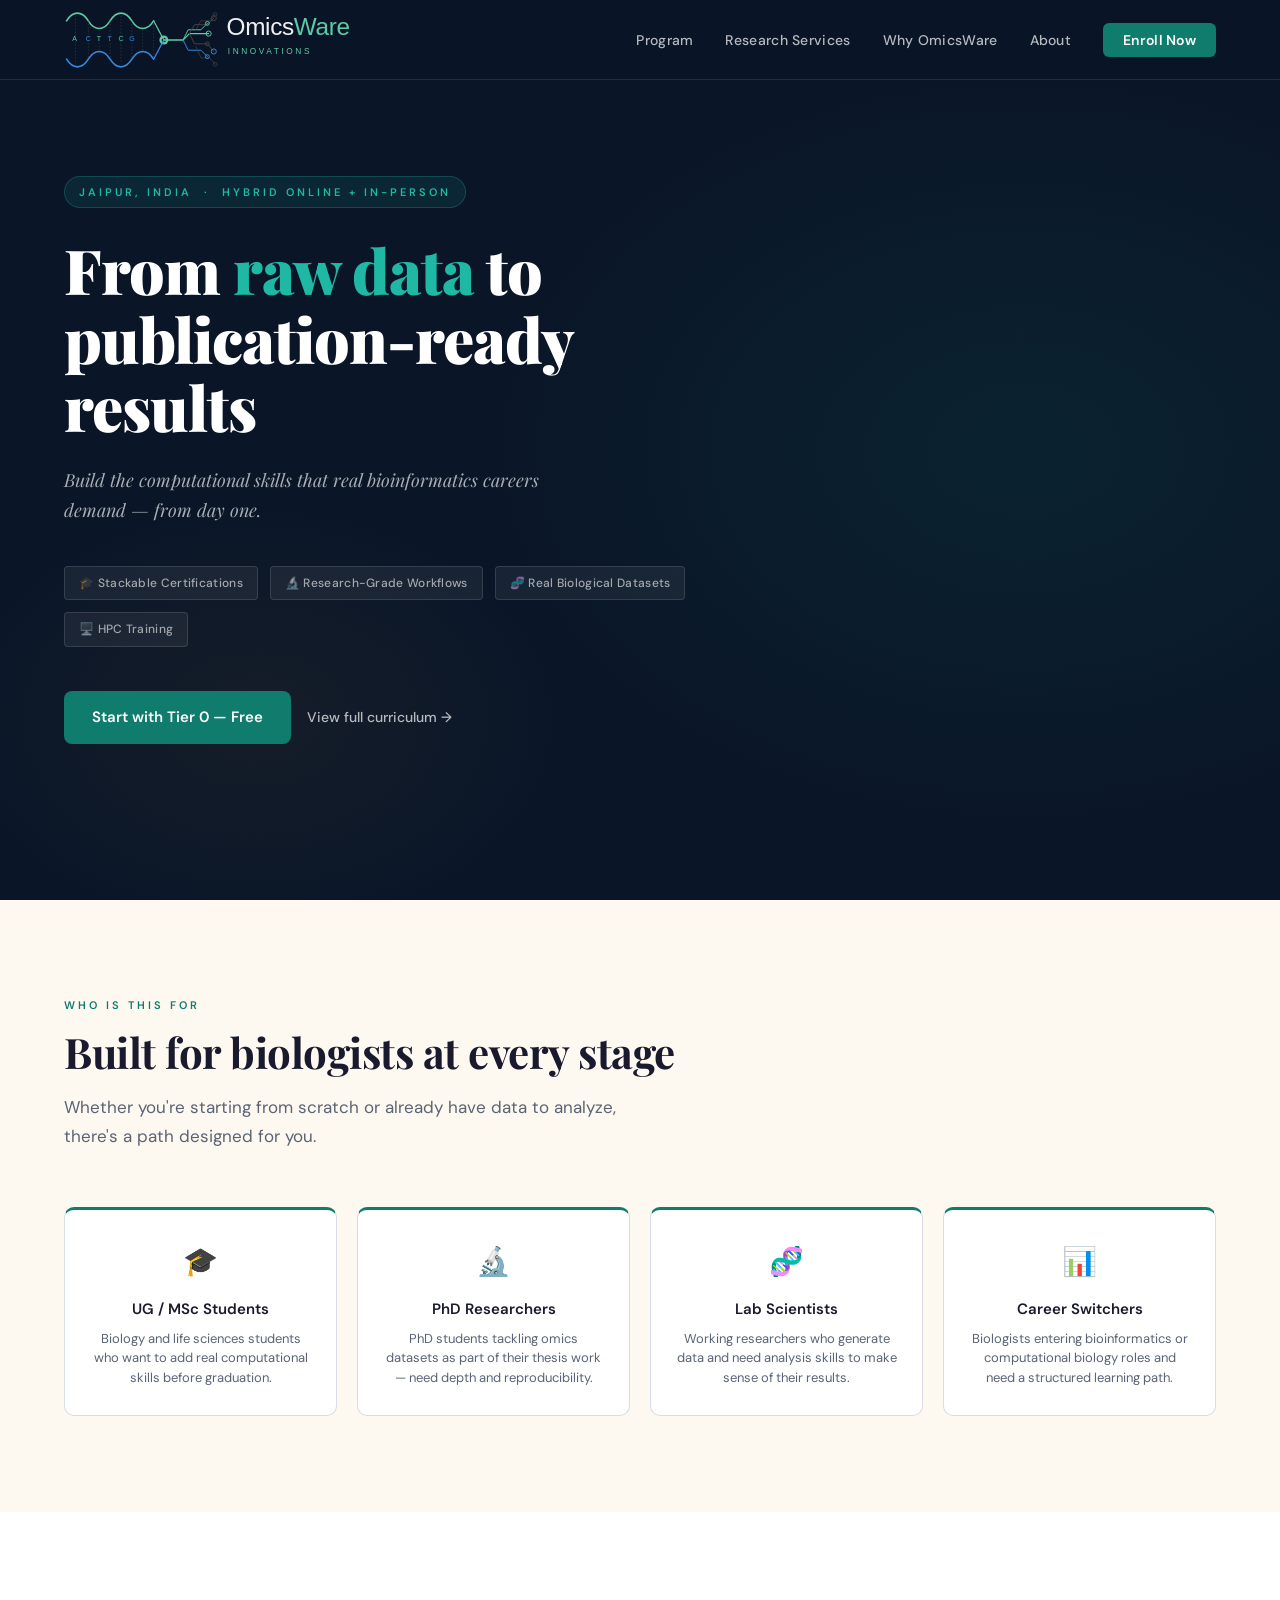
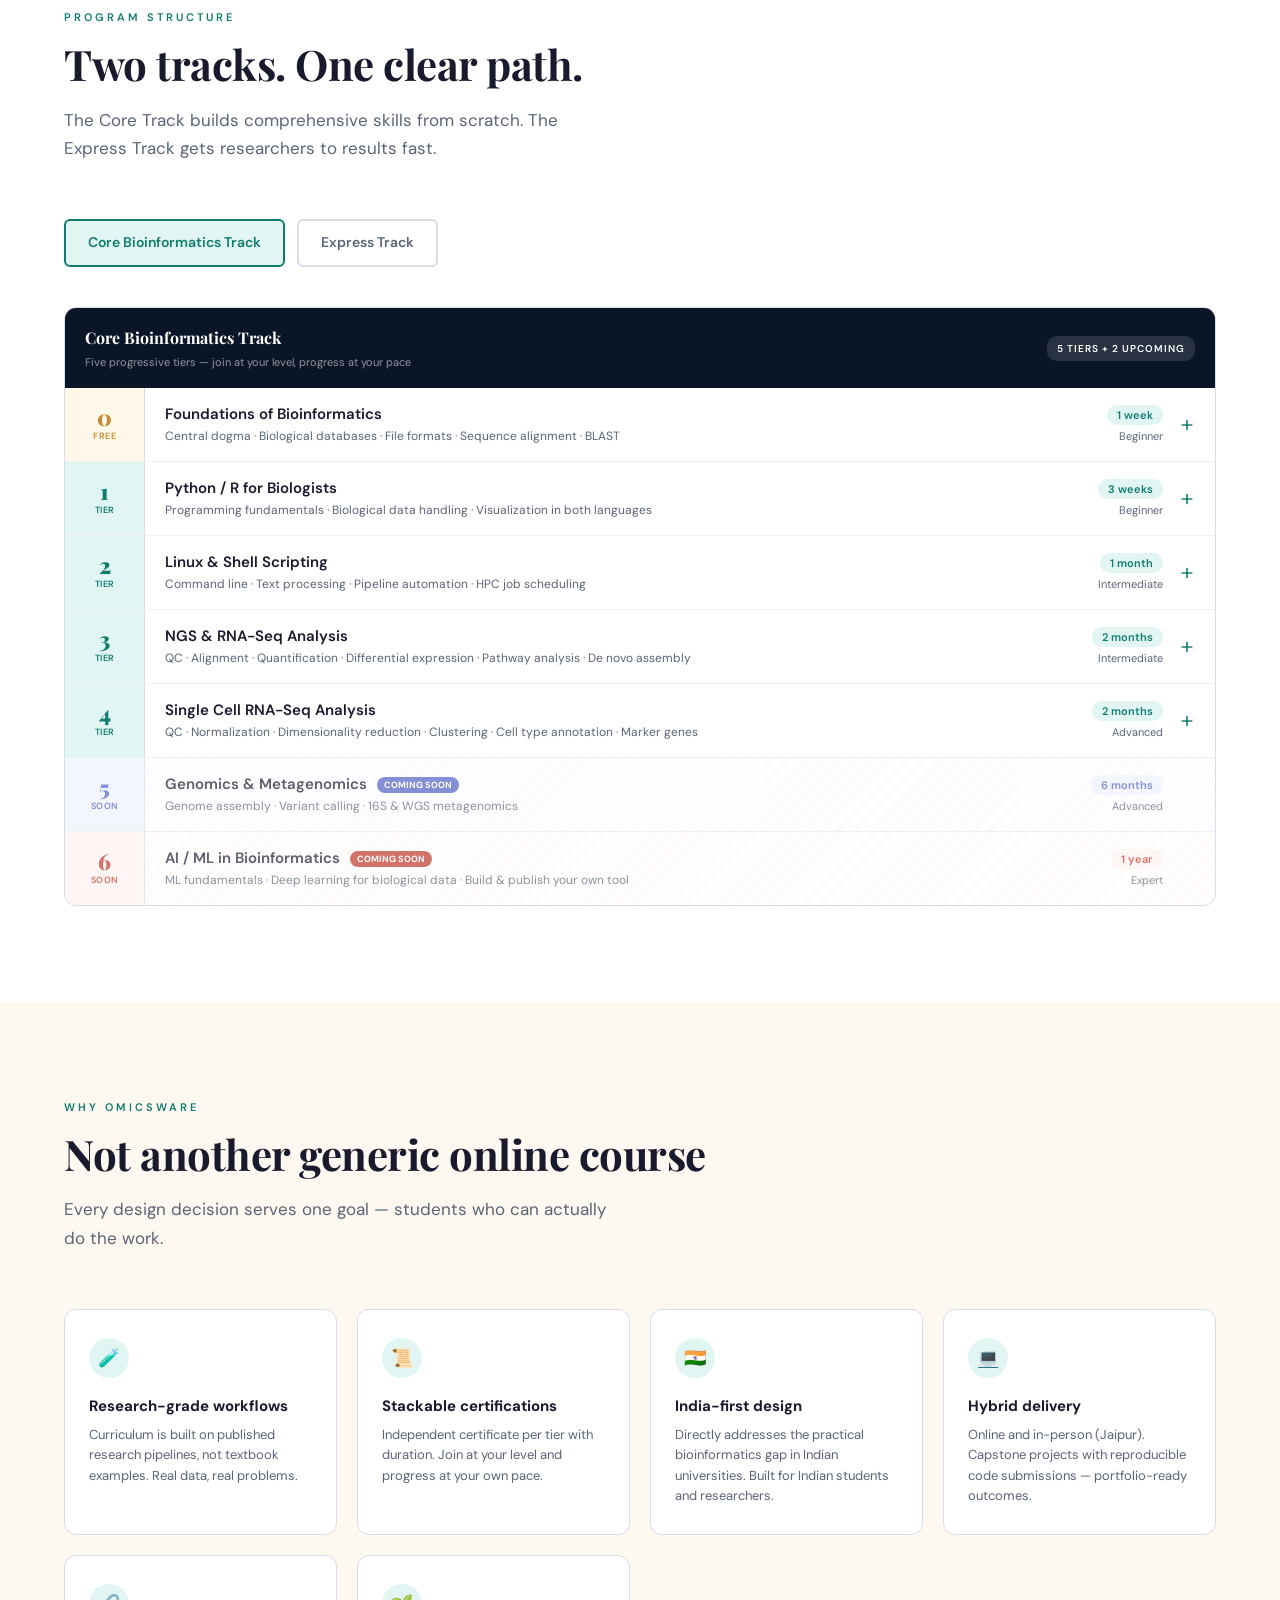
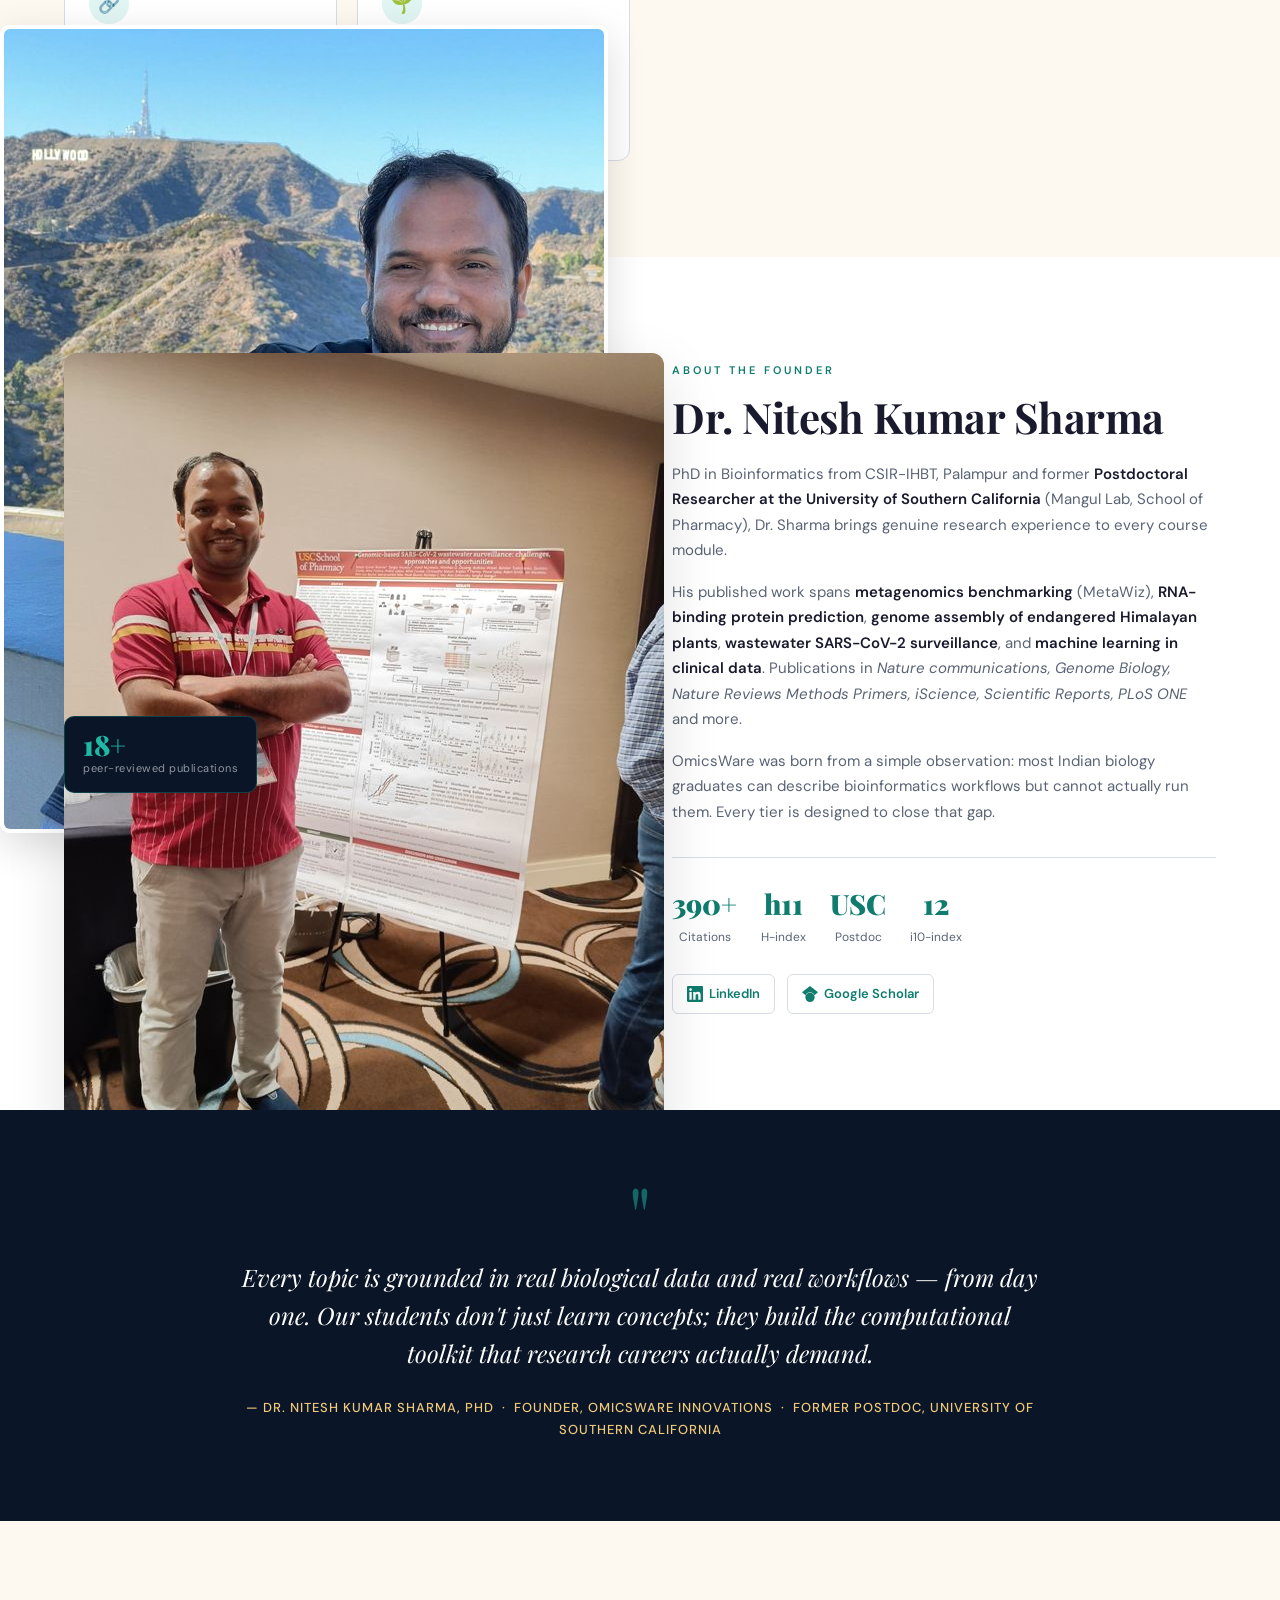
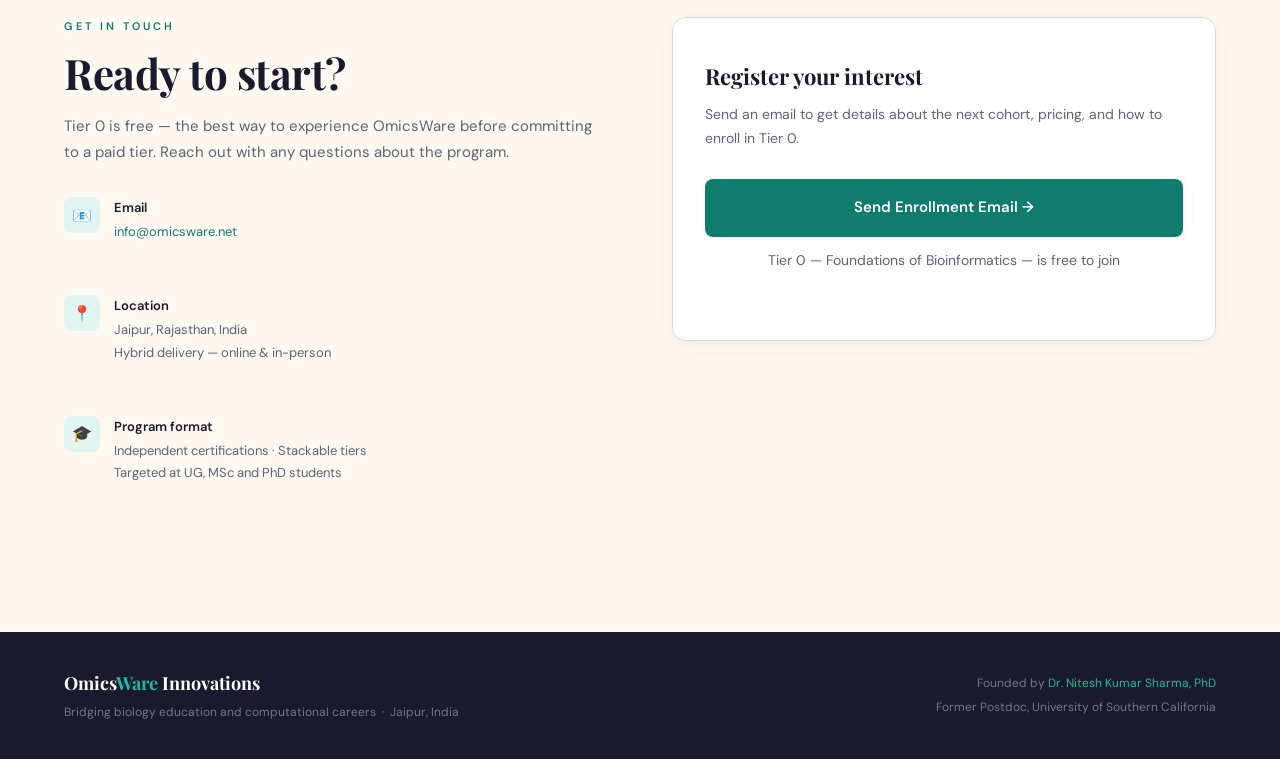
==== commit b3c3ecbc: "Update index.html added journals and updated google scholar info" ====
--- a/index.html
+++ b/index.html
@@ -1310,15 +1310,15 @@
       <div class="section-label">About the Founder</div>
       <h2 class="section-title">Dr. Nitesh Kumar Sharma</h2>
       <p>PhD in Bioinformatics from CSIR-IHBT, Palampur and former <strong>Postdoctoral Researcher at the University of Southern California</strong> (Mangul Lab, School of Pharmacy), Dr. Sharma brings genuine research experience to every course module.</p>
-      <p>His published work spans <strong>metagenomics benchmarking</strong> (MetaWiz), <strong>RNA-binding protein prediction</strong>, <strong>genome assembly of endangered Himalayan plants</strong>, <strong>wastewater SARS-CoV-2 surveillance</strong>, and <strong>machine learning in clinical data</strong>. Publications in <em>Nature Reviews Methods Primers, iScience, Scientific Reports, PLoS ONE</em> and more.</p>
+      <p>His published work spans <strong>metagenomics benchmarking</strong> (MetaWiz), <strong>RNA-binding protein prediction</strong>, <strong>genome assembly of endangered Himalayan plants</strong>, <strong>wastewater SARS-CoV-2 surveillance</strong>, and <strong>machine learning in clinical data</strong>. Publications in <em>Nature communications, Genome Biology, Nature Reviews Methods Primers, iScience, Scientific Reports, PLoS ONE</em> and more.</p>
       <p>OmicsWare was born from a simple observation: most Indian biology graduates can describe bioinformatics workflows but cannot actually run them. Every tier is designed to close that gap.</p>
       <div class="about-stats">
         <div class="stat">
-          <span class="stat-num">340+</span>
+          <span class="stat-num">390+</span>
           <span class="stat-label">Citations</span>
         </div>
         <div class="stat">
-          <span class="stat-num">h10</span>
+          <span class="stat-num">h11</span>
           <span class="stat-label">H-index</span>
         </div>
         <div class="stat">
@@ -1326,7 +1326,7 @@
           <span class="stat-label">Postdoc</span>
         </div>
         <div class="stat">
-          <span class="stat-num">11</span>
+          <span class="stat-num">12</span>
           <span class="stat-label">i10-index</span>
         </div>
       </div>
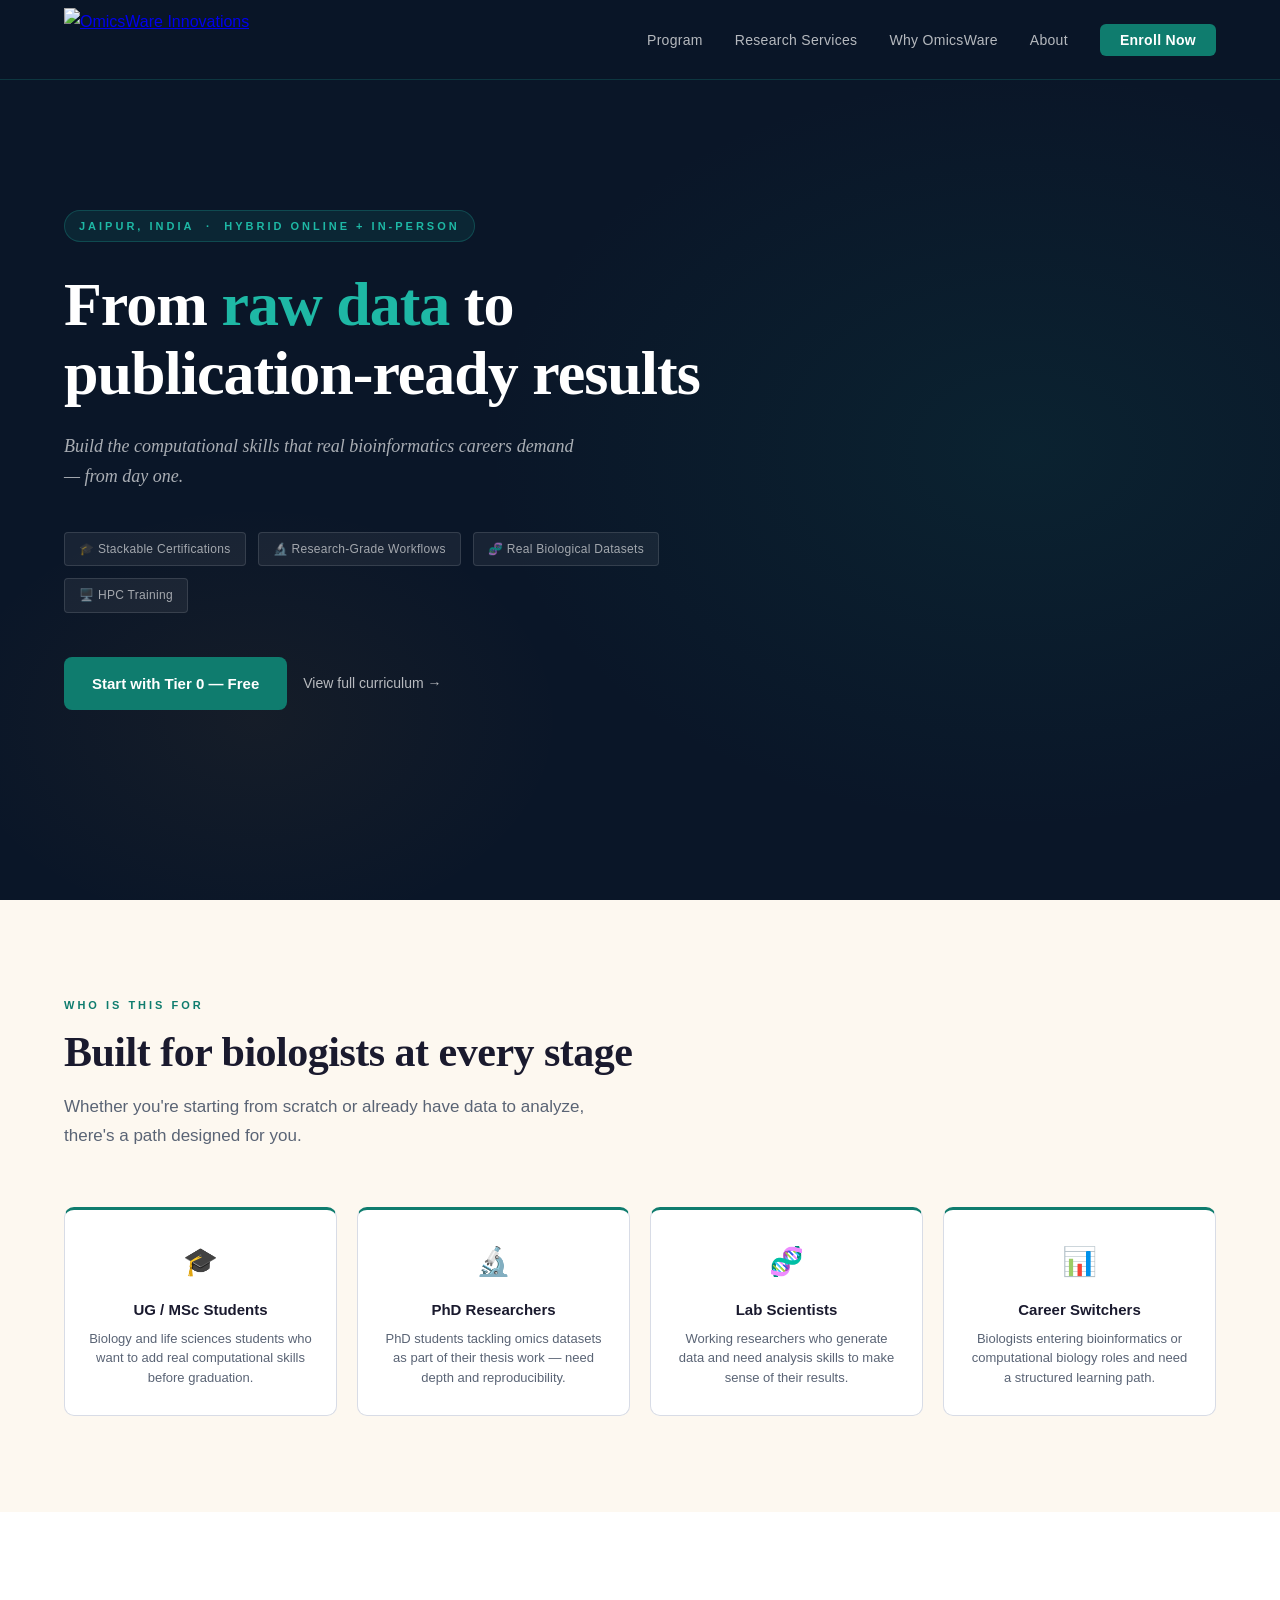
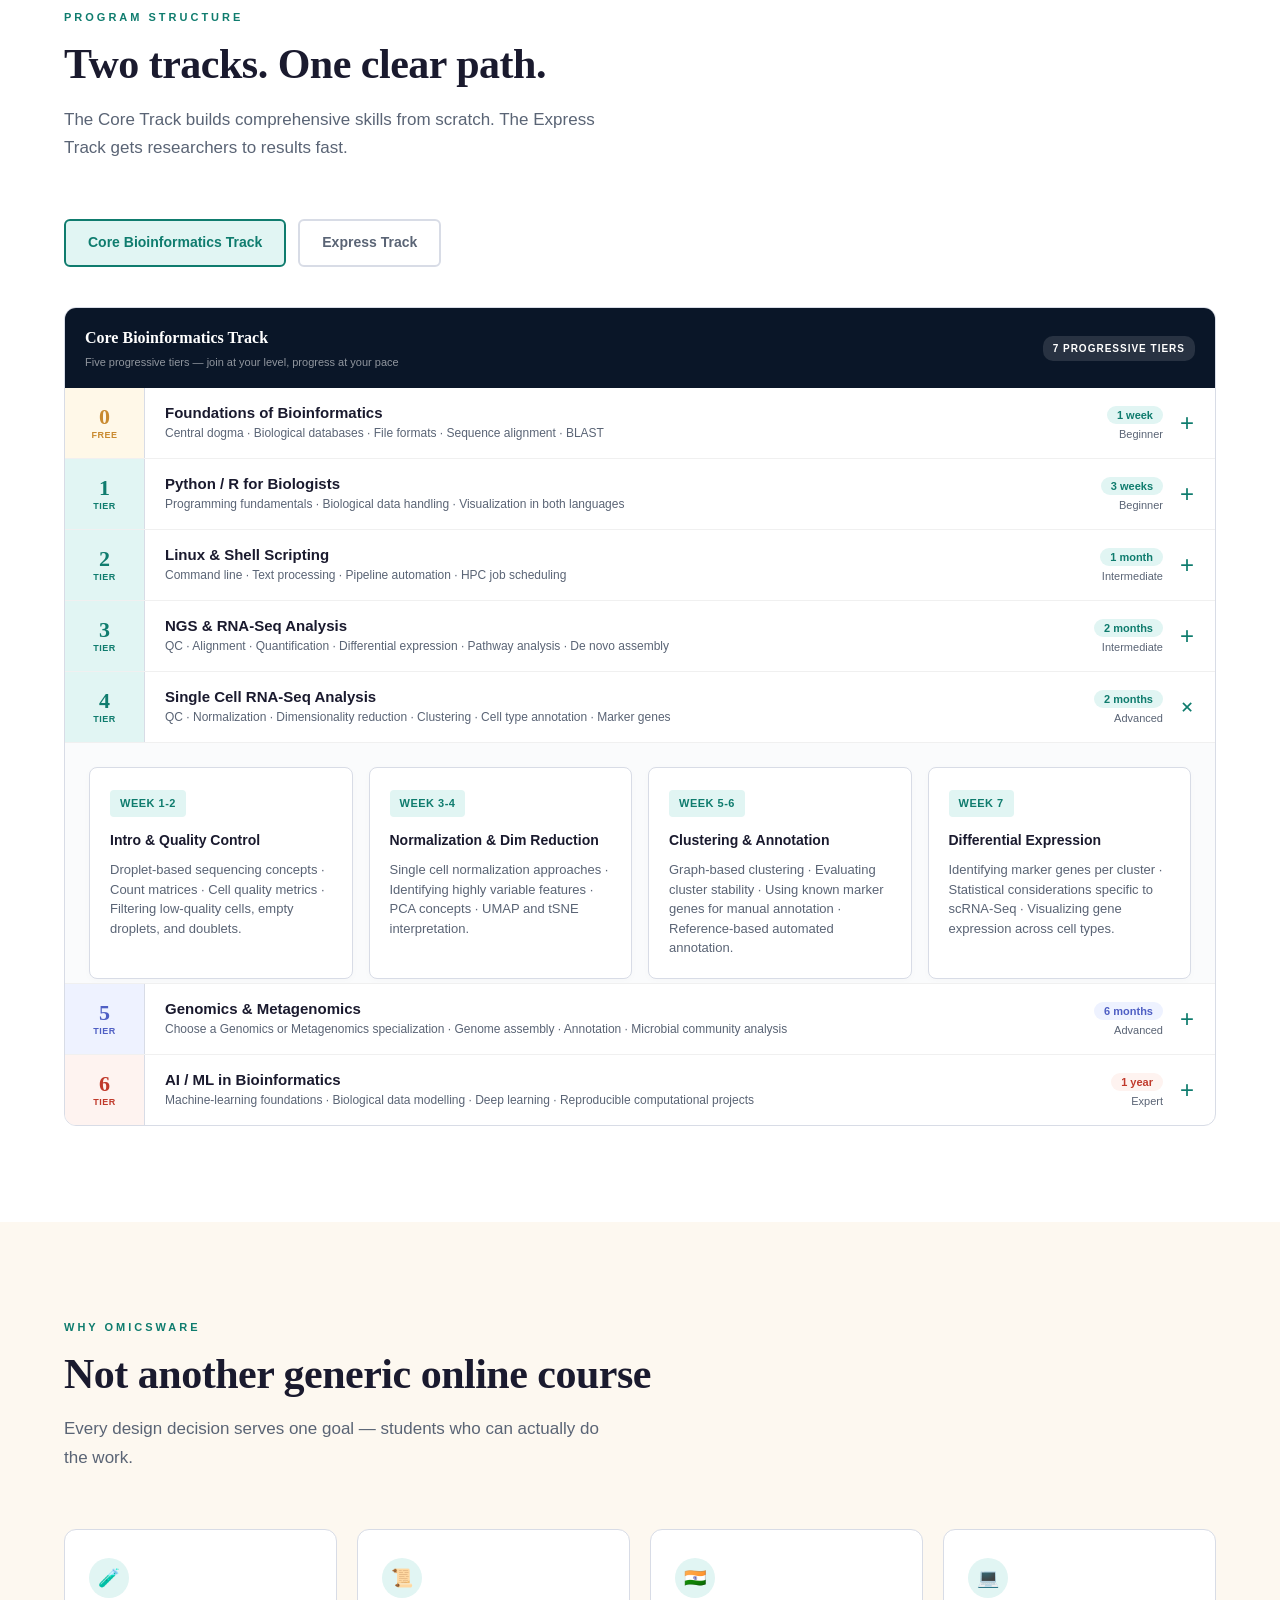
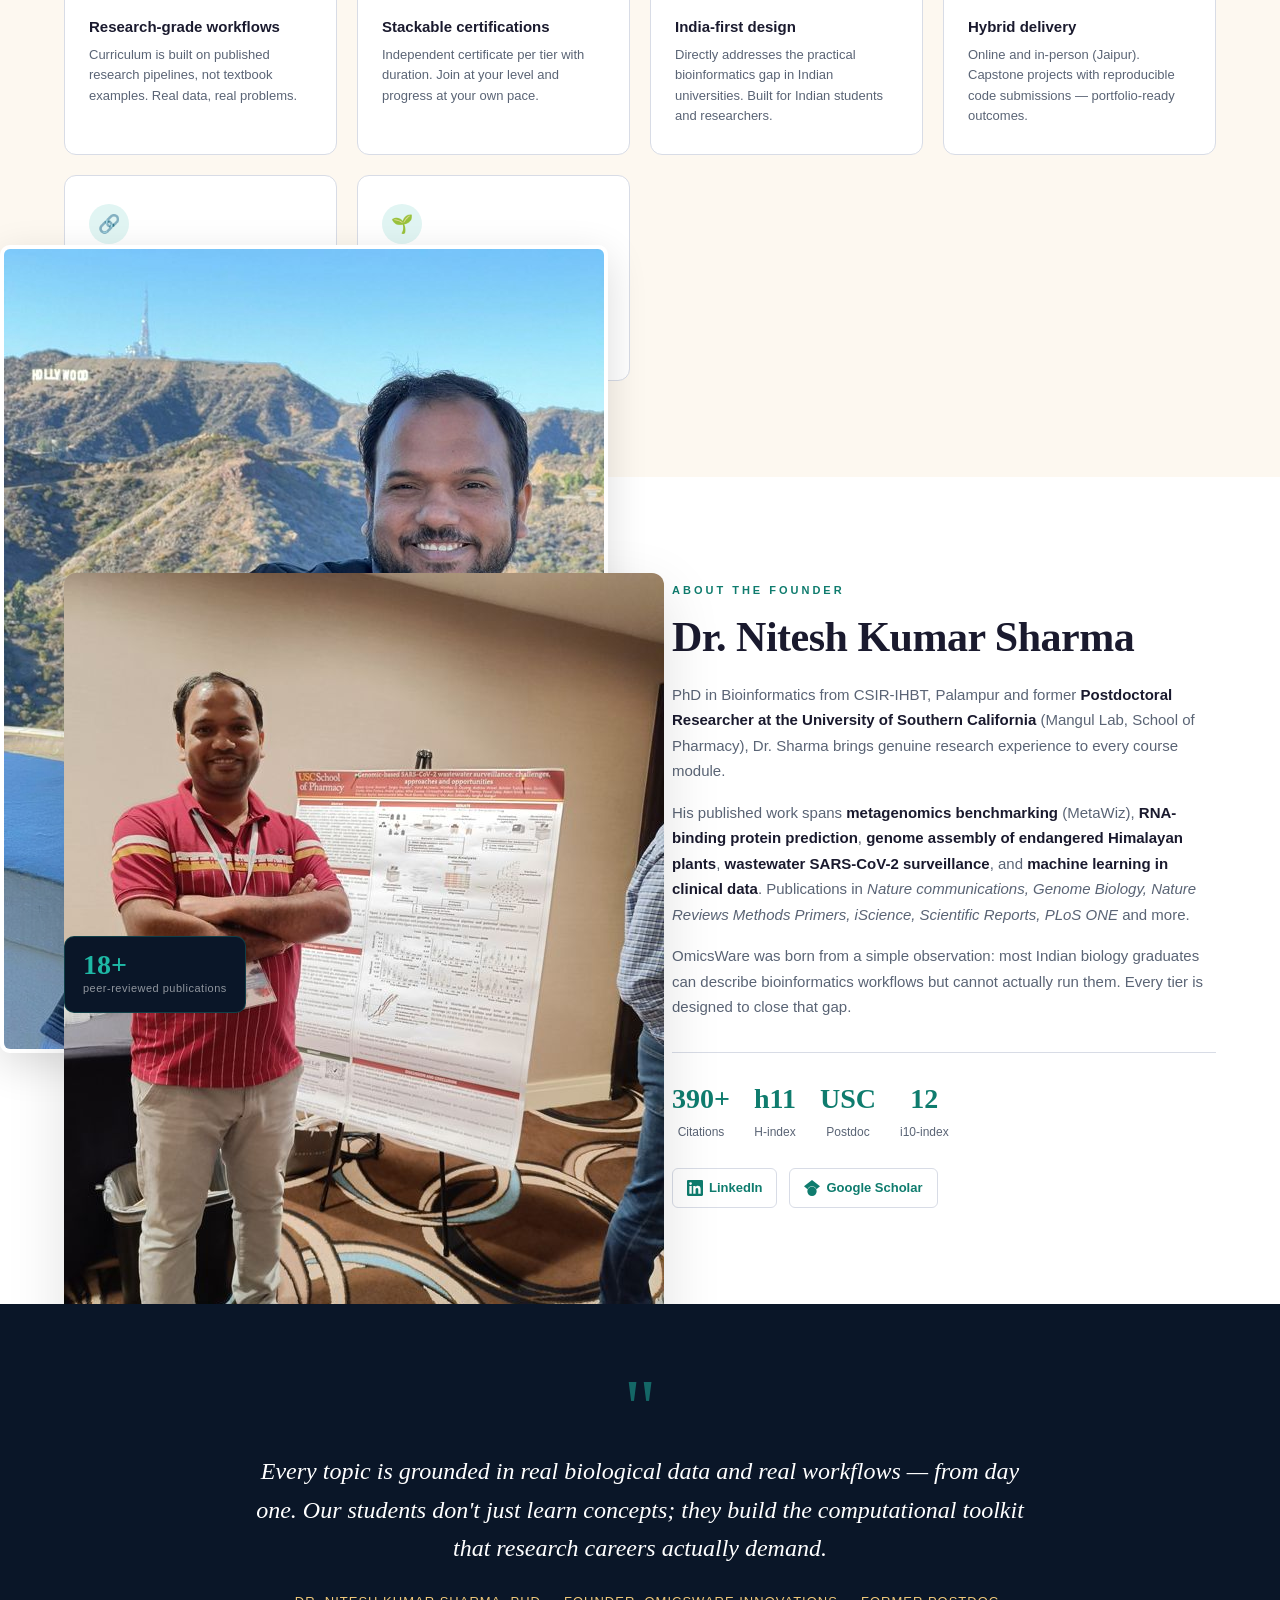
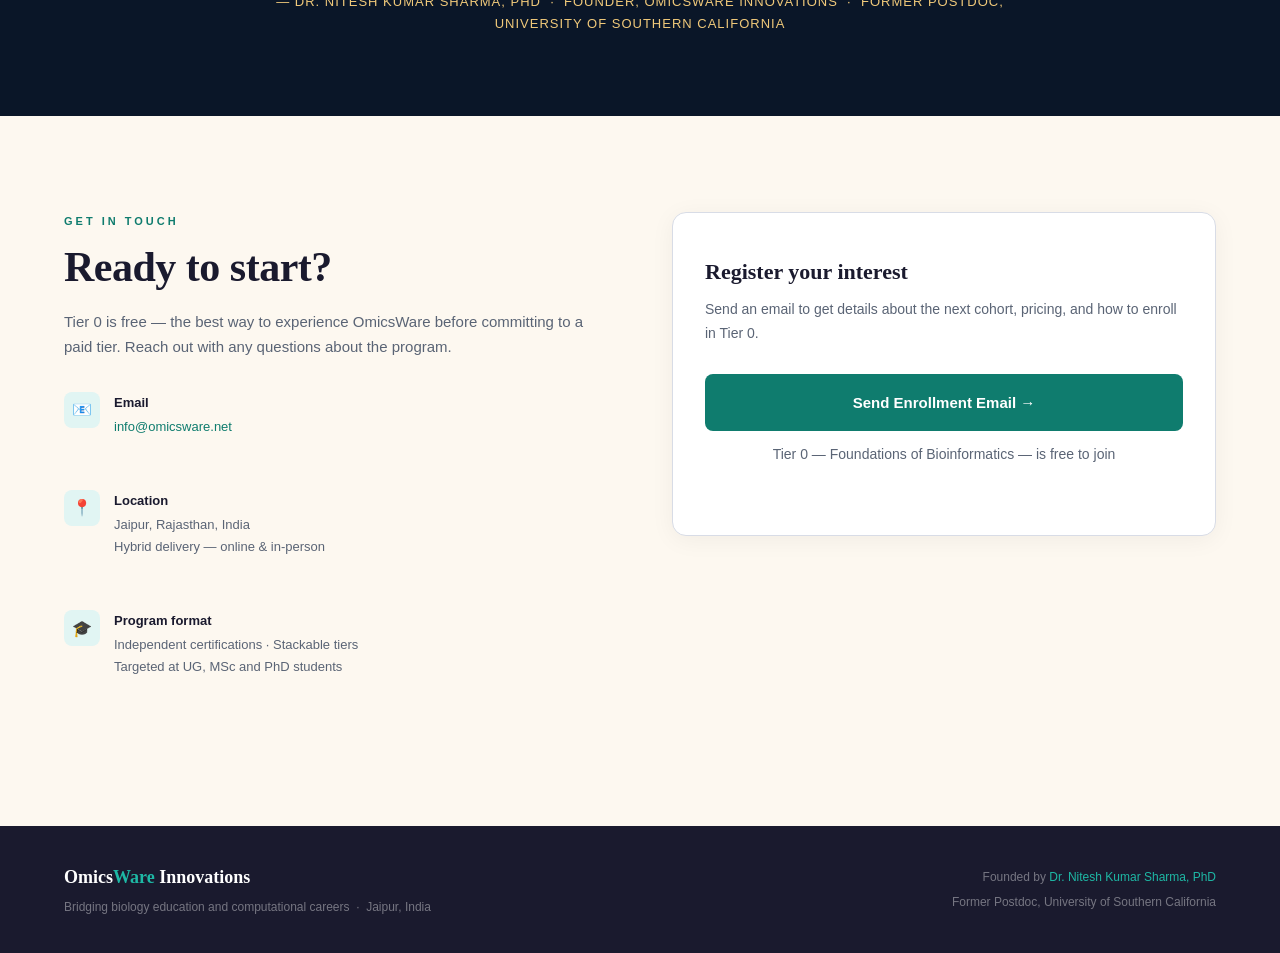
==== commit 5de2b79d: "Add files via upload Opened two "coming soon" modules" ====
--- a/index.html
+++ b/index.html
@@ -1,11 +1,11 @@
 <!DOCTYPE html>
-<html lang="en">
-<head>
-<meta charset="UTF-8">
+<!-- saved from url=(0098)file:///C:/Users/princ/Documents/Codex/2026-08-08/new-chat/outputs/omicsware-training-updated.html -->
+<html lang="en"><head><meta http-equiv="Content-Type" content="text/html; charset=UTF-8">
+
 <meta name="viewport" content="width=device-width, initial-scale=1.0">
 <title>OmicsWare Innovations — Bioinformatics Training</title>
-<link rel="icon" type="image/svg+xml" href="omicsware_logo_dna_circuit_2.svg">
-<link href="https://fonts.googleapis.com/css2?family=Playfair+Display:wght@400;700;900&family=DM+Sans:ital,wght@0,300;0,400;0,500;0,600;1,400&display=swap" rel="stylesheet">
+<link rel="icon" type="image/svg+xml" href="file:///C:/Users/princ/Documents/Codex/2026-08-08/new-chat/outputs/OmicsWare%20Innovations%20%E2%80%94%20Bioinformatics%20Training_files/omicsware_logo_dna_circuit_2.svg">
+<link href="file:///C:/Users/princ/Documents/Codex/2026-08-08/new-chat/outputs/OmicsWare%20Innovations%20%E2%80%94%20Bioinformatics%20Training_files/css2" rel="stylesheet">
 <style>
   :root {
     --teal: #0f7c6e;
@@ -809,18 +809,18 @@
 <body>
 
 <nav>
-  <a href="#home" class="nav-logo">
-  <img src="omicsware_logo_dna_circuit_2.svg" alt="OmicsWare Innovations">
+  <a href="https://omicsware.net/index.html#home" class="nav-logo">
+  <img src="file:///C:/Users/princ/Documents/Codex/2026-08-08/new-chat/outputs/OmicsWare%20Innovations%20%E2%80%94%20Bioinformatics%20Training_files/omicsware_logo_dna_circuit_2.svg" alt="OmicsWare Innovations">
 </a>
   <button class="hamburger" id="hamburger" aria-label="Toggle menu">
     <span></span><span></span><span></span>
   </button>
   <ul class="nav-links" id="nav-links">
-    <li><a href="#program">Program</a></li>
-    <li><a href="services.html">Research Services</a></li>
-    <li><a href="#why">Why OmicsWare</a></li>
-    <li><a href="#about">About</a></li>
-    <li><a href="#contact" class="nav-cta">Enroll Now</a></li>
+    <li><a href="https://omicsware.net/index.html#program">Program</a></li>
+    <li><a href="https://omicsware.net/services.html">Research Services</a></li>
+    <li><a href="https://omicsware.net/index.html#why">Why OmicsWare</a></li>
+    <li><a href="https://omicsware.net/index.html#about">About</a></li>
+    <li><a href="https://omicsware.net/index.html#contact" class="nav-cta">Enroll Now</a></li>
   </ul>
 </nav>
 
@@ -842,8 +842,8 @@
     </div>
 
     <div class="hero-actions">
-      <a href="#contact" class="btn-primary">Start with Tier 0 — Free</a>
-      <a href="#program" class="btn-ghost">View full curriculum →</a>
+      <a href="https://omicsware.net/index.html#contact" class="btn-primary">Start with Tier 0 — Free</a>
+      <a href="https://omicsware.net/index.html#program" class="btn-ghost">View full curriculum →</a>
     </div>
   </div>
 
@@ -884,8 +884,8 @@
   <p class="section-sub">The Core Track builds comprehensive skills from scratch. The Express Track gets researchers to results fast.</p>
 
   <div class="track-tabs">
-    <div class="track-tab active" onclick="switchTab('core')">Core Bioinformatics Track</div>
-    <div class="track-tab" onclick="switchTab('express')">Express Track</div>
+    <div class="track-tab active" onclick="switchTab(&#39;core&#39;)">Core Bioinformatics Track</div>
+    <div class="track-tab" onclick="switchTab(&#39;express&#39;)">Express Track</div>
   </div>
 
   <div class="track-panel active" id="tab-core">
@@ -895,7 +895,7 @@
           <h3>Core Bioinformatics Track</h3>
           <p>Five progressive tiers — join at your level, progress at your pace</p>
         </div>
-        <span class="track-header-tag">5 TIERS + 2 UPCOMING</span>
+        <span class="track-header-tag">7 PROGRESSIVE TIERS</span>
       </div>
       <div class="tier-list">
         
@@ -918,8 +918,8 @@
             <div class="tier-week-grid">
               <div class="week-card">
                 <div class="card-period">Day 1–2</div>
-                <h4>Biology basics & central dogma</h4>
-                <p>DNA, RNA, Protein · Transcription & translation · Why computation in biology?</p>
+                <h4>Biology basics &amp; central dogma</h4>
+                <p>DNA, RNA, Protein · Transcription &amp; translation · Why computation in biology?</p>
               </div>
               <div class="week-card">
                 <div class="card-period">Day 3</div>
@@ -965,12 +965,12 @@
               <div class="week-card">
                 <div class="card-period">Week 1</div>
                 <h4>Python basics</h4>
-                <p>Variables, data types, loops, conditionals · Functions & modules · Reading/writing files · Biological context throughout.</p>
+                <p>Variables, data types, loops, conditionals · Functions &amp; modules · Reading/writing files · Biological context throughout.</p>
               </div>
               <div class="week-card">
                 <div class="card-period">Week 2</div>
                 <h4>R basics</h4>
-                <p>R syntax & data structures · Data frames & basic manipulation · Plotting fundamentals · Biological context throughout.</p>
+                <p>R syntax &amp; data structures · Data frames &amp; basic manipulation · Plotting fundamentals · Biological context throughout.</p>
               </div>
               <div class="week-card">
                 <div class="card-period">Week 3</div>
@@ -990,7 +990,7 @@
           <button class="tier-row accordion-header">
             <div class="tier-badge"><span class="tier-num">2</span><span class="tier-label">Tier</span></div>
             <div class="tier-info">
-              <div class="tier-title">Linux & Shell Scripting</div>
+              <div class="tier-title">Linux &amp; Shell Scripting</div>
               <div class="tier-topics">Command line · Text processing · Pipeline automation · HPC job scheduling</div>
             </div>
             <div class="tier-meta">
@@ -1006,21 +1006,21 @@
               <div class="week-card">
                 <div class="card-period">Week 1</div>
                 <h4>Linux fundamentals</h4>
-                <p>File system navigation · Permissions & ownership · Essential commands for biological file handling.</p>
+                <p>File system navigation · Permissions &amp; ownership · Essential commands for biological file handling.</p>
               </div>
               <div class="week-card">
                 <div class="card-period">Week 2</div>
                 <h4>Text processing</h4>
-                <p>Stream editors and text processors for biological data · Parsing sequence, annotation, and alignment files · Piping & regular expressions.</p>
+                <p>Stream editors and text processors for biological data · Parsing sequence, annotation, and alignment files · Piping &amp; regular expressions.</p>
               </div>
               <div class="week-card">
                 <div class="card-period">Week 3</div>
                 <h4>Shell scripting</h4>
-                <p>Writing shell scripts · Loops & conditionals · Automating repetitive bioinformatics tasks · Variables & functions.</p>
+                <p>Writing shell scripts · Loops &amp; conditionals · Automating repetitive bioinformatics tasks · Variables &amp; functions.</p>
               </div>
               <div class="week-card">
                 <div class="card-period">Week 4</div>
-                <h4>HPC & environment</h4>
+                <h4>HPC &amp; environment</h4>
                 <p>What is HPC and why it matters · Job scheduler concepts and submission · Managing large compute jobs · Software environment management.</p>
               </div>
               <div class="week-card highlight-card">
@@ -1036,7 +1036,7 @@
           <button class="tier-row accordion-header">
             <div class="tier-badge"><span class="tier-num">3</span><span class="tier-label">Tier</span></div>
             <div class="tier-info">
-              <div class="tier-title">NGS & RNA-Seq Analysis</div>
+              <div class="tier-title">NGS &amp; RNA-Seq Analysis</div>
               <div class="tier-topics">QC · Alignment · Quantification · Differential expression · Pathway analysis · De novo assembly</div>
             </div>
             <div class="tier-meta">
@@ -1051,17 +1051,17 @@
             <div class="tier-week-grid">
               <div class="week-card">
                 <div class="card-period">Week 1-2</div>
-                <h4>Tech & Preprocessing</h4>
+                <h4>Tech &amp; Preprocessing</h4>
                 <p>Sequencing principles, experimental design. Assessing read quality, adapter trimming, quality filtering, and batch QC assessment.</p>
               </div>
               <div class="week-card">
                 <div class="card-period">Week 3-4</div>
-                <h4>Alignment & Quantification</h4>
+                <h4>Alignment &amp; Quantification</h4>
                 <p>Reference-based alignment · SAM/BAM manipulation · Read counting approaches (TPM, RPKM) · Building count matrices.</p>
               </div>
               <div class="week-card">
                 <div class="card-period">Week 5-6</div>
-                <h4>DE & Functional Meaning</h4>
+                <h4>DE &amp; Functional Meaning</h4>
                 <p>Statistical frameworks for differential expression · Normalization · Multiple testing · Gene Ontology · Pathway analysis.</p>
               </div>
               <div class="week-card">
@@ -1078,7 +1078,7 @@
           </div>
         </div>
 
-        <div class="tier-item">
+        <div class="tier-item active">
           <button class="tier-row accordion-header">
             <div class="tier-badge"><span class="tier-num">4</span><span class="tier-label">Tier</span></div>
             <div class="tier-info">
@@ -1093,21 +1093,21 @@
               <span class="expand-icon">+</span>
             </div>
           </button>
-          <div class="tier-content">
+          <div class="tier-content" style="max-height: 241px;">
             <div class="tier-week-grid">
               <div class="week-card">
                 <div class="card-period">Week 1-2</div>
-                <h4>Intro & Quality Control</h4>
+                <h4>Intro &amp; Quality Control</h4>
                 <p>Droplet-based sequencing concepts · Count matrices · Cell quality metrics · Filtering low-quality cells, empty droplets, and doublets.</p>
               </div>
               <div class="week-card">
                 <div class="card-period">Week 3-4</div>
-                <h4>Normalization & Dim Reduction</h4>
+                <h4>Normalization &amp; Dim Reduction</h4>
                 <p>Single cell normalization approaches · Identifying highly variable features · PCA concepts · UMAP and tSNE interpretation.</p>
               </div>
               <div class="week-card">
                 <div class="card-period">Week 5-6</div>
-                <h4>Clustering & Annotation</h4>
+                <h4>Clustering &amp; Annotation</h4>
                 <p>Graph-based clustering · Evaluating cluster stability · Using known marker genes for manual annotation · Reference-based automated annotation.</p>
               </div>
               <div class="week-card">
@@ -1125,37 +1125,57 @@
         </div>
 
         <div class="tier-item">
-          <button class="tier-row" style="opacity:0.7; cursor: default; background: repeating-linear-gradient(135deg, transparent, transparent 6px, rgba(79,95,196,0.03) 6px, rgba(79,95,196,0.03) 12px);">
-            <div class="tier-badge coming"><span class="tier-num">5</span><span class="tier-label">Soon</span></div>
+          <button class="tier-row accordion-header">
+            <div class="tier-badge coming"><span class="tier-num">5</span><span class="tier-label">Tier</span></div>
             <div class="tier-info">
-              <div class="tier-title">Genomics & Metagenomics <span style="background:#4f5fc4;color:white;font-size:9px;font-weight:700;padding:2px 7px;border-radius:10px;vertical-align:middle;margin-left:6px;">COMING SOON</span></div>
-              <div class="tier-topics">Genome assembly · Variant calling · 16S & WGS metagenomics</div>
+              <div class="tier-title">Genomics &amp; Metagenomics</div>
+              <div class="tier-topics">Choose a Genomics or Metagenomics specialization · Genome assembly · Annotation · Microbial community analysis</div>
             </div>
             <div class="tier-meta">
               <div class="tier-meta-text">
                 <span class="tier-dur" style="background:#eef2ff;color:#4f5fc4;">6 months</span>
                 <span class="tier-level">Advanced</span>
               </div>
-              <span class="expand-icon" style="opacity:0;">+</span>
+              <span class="expand-icon">+</span>
             </div>
           </button>
+          <div class="tier-content">
+            <div class="tier-week-grid">
+              <div class="week-card"><div class="card-period">Month 1</div><h4>Shared Foundations</h4><p>Study design, sequencing strategies, metadata, quality assessment, and reproducible project planning for genomic and microbial datasets.</p></div>
+              <div class="week-card"><div class="card-period">Month 2 · Choose a path</div><h4>Genome Assembly or Amplicon Profiling</h4><p>Genomics: assemble and evaluate a genome. Metagenomics: profile microbial communities and interpret diversity patterns from marker-gene data.</p></div>
+              <div class="week-card"><div class="card-period">Month 3 · Choose a path</div><h4>Genome Annotation or Shotgun Profiling</h4><p>Genomics: identify genes, repeats, and genome features. Metagenomics: characterize taxa and functional potential from whole-community sequencing data.</p></div>
+              <div class="week-card"><div class="card-period">Month 4 · Choose a path</div><h4>Comparative Genomics or Community Reconstruction</h4><p>Genomics: compare genomes and study variation across samples. Metagenomics: recover population genomes and assess their quality and completeness.</p></div>
+              <div class="week-card"><div class="card-period">Month 5</div><h4>Specialization Project</h4><p>Develop an end-to-end analysis plan in your chosen path, including biological questions, interpretation, figures, and a transparent workflow.</p></div>
+              <div class="week-card highlight-card"><div class="card-period">Month 6 · Capstone</div><h4>Independent Genomics or Metagenomics Project</h4><p>Complete a research-style project in one specialization and submit publication-ready results with a reproducible analysis report.</p></div>
+            </div>
+          </div>
         </div>
         
         <div class="tier-item">
-          <button class="tier-row" style="opacity:0.7; cursor: default; background: repeating-linear-gradient(135deg, transparent, transparent 6px, rgba(192,57,43,0.03) 6px, rgba(192,57,43,0.03) 12px);">
-            <div class="tier-badge" style="background:#fef3f0;"><span class="tier-num" style="color:#c0392b;">6</span><span class="tier-label" style="color:#c0392b;">Soon</span></div>
+          <button class="tier-row accordion-header">
+            <div class="tier-badge" style="background:#fef3f0;"><span class="tier-num" style="color:#c0392b;">6</span><span class="tier-label" style="color:#c0392b;">Tier</span></div>
             <div class="tier-info">
-              <div class="tier-title">AI / ML in Bioinformatics <span style="background:#c0392b;color:white;font-size:9px;font-weight:700;padding:2px 7px;border-radius:10px;vertical-align:middle;margin-left:6px;">COMING SOON</span></div>
-              <div class="tier-topics">ML fundamentals · Deep learning for biological data · Build & publish your own tool</div>
+              <div class="tier-title">AI / ML in Bioinformatics</div>
+              <div class="tier-topics">Machine-learning foundations · Biological data modelling · Deep learning · Reproducible computational projects</div>
             </div>
             <div class="tier-meta">
               <div class="tier-meta-text">
                 <span class="tier-dur" style="background:#fef3f0;color:#c0392b;">1 year</span>
                 <span class="tier-level">Expert</span>
               </div>
-              <span class="expand-icon" style="opacity:0;">+</span>
+              <span class="expand-icon">+</span>
             </div>
           </button>
+          <div class="tier-content">
+            <div class="tier-week-grid">
+              <div class="week-card"><div class="card-period">Months 1–2</div><h4>Machine Learning Foundations</h4><p>Prepare biological datasets, choose appropriate modelling approaches, evaluate performance, and communicate results responsibly.</p></div>
+              <div class="week-card"><div class="card-period">Months 3–4</div><h4>Modelling Biological Data</h4><p>Work with sequence, expression, and clinical datasets; extract meaningful features; and develop interpretable predictive models.</p></div>
+              <div class="week-card"><div class="card-period">Months 5–6</div><h4>Deep Learning Fundamentals</h4><p>Learn neural-network concepts for sequence and omics data, including model design, training strategy, validation, and limitations.</p></div>
+              <div class="week-card"><div class="card-period">Months 7–8</div><h4>Advanced Models for Biology</h4><p>Explore representation learning, biological sequence modelling, multimodal data integration, and critically evaluate model claims.</p></div>
+              <div class="week-card"><div class="card-period">Months 9–10</div><h4>Reproducible Project Engineering</h4><p>Organize a maintainable analysis project, document methods and decisions, test outputs, and prepare work for reuse by others.</p></div>
+              <div class="week-card highlight-card"><div class="card-period">Months 11–12 · Capstone</div><h4>Build a Research-Ready ML Project</h4><p>Design, evaluate, document, and present an original machine-learning project for a biological research question.</p></div>
+            </div>
+          </div>
         </div>
 
       </div>
@@ -1227,17 +1247,17 @@
             <div class="tier-week-grid">
               <div class="week-card">
                 <div class="card-period">Week 1</div>
-                <h4>Loading & Quality Control</h4>
+                <h4>Loading &amp; Quality Control</h4>
                 <p>Loading count matrix data into an analysis environment · Understanding QC metrics · Filtering decisions · Normalization.</p>
               </div>
               <div class="week-card">
                 <div class="card-period">Week 2</div>
-                <h4>Dim Reduction & Clustering</h4>
+                <h4>Dim Reduction &amp; Clustering</h4>
                 <p>Running and interpreting PCA · Generating UMAP representations · Clustering and understanding resolution.</p>
               </div>
               <div class="week-card">
                 <div class="card-period">Week 3</div>
-                <h4>Annotation & Figures</h4>
+                <h4>Annotation &amp; Figures</h4>
                 <p>Identifying cell types using known marker genes · Visualizing gene expression across clusters · Interpreting results.</p>
               </div>
               <div class="week-card highlight-card">
@@ -1298,8 +1318,8 @@
 <section class="about-section" id="about">
   <div class="about-inner">
     <div class="about-photos">
-            <img src="[data-uri]" alt="Dr. Nitesh Kumar Sharma" class="about-photo-second"/>
-      <img src="[data-uri]" alt="Dr. Sharma presenting at MetaSub 2022" class="about-photo-main"/>
+            <img src="[data-uri]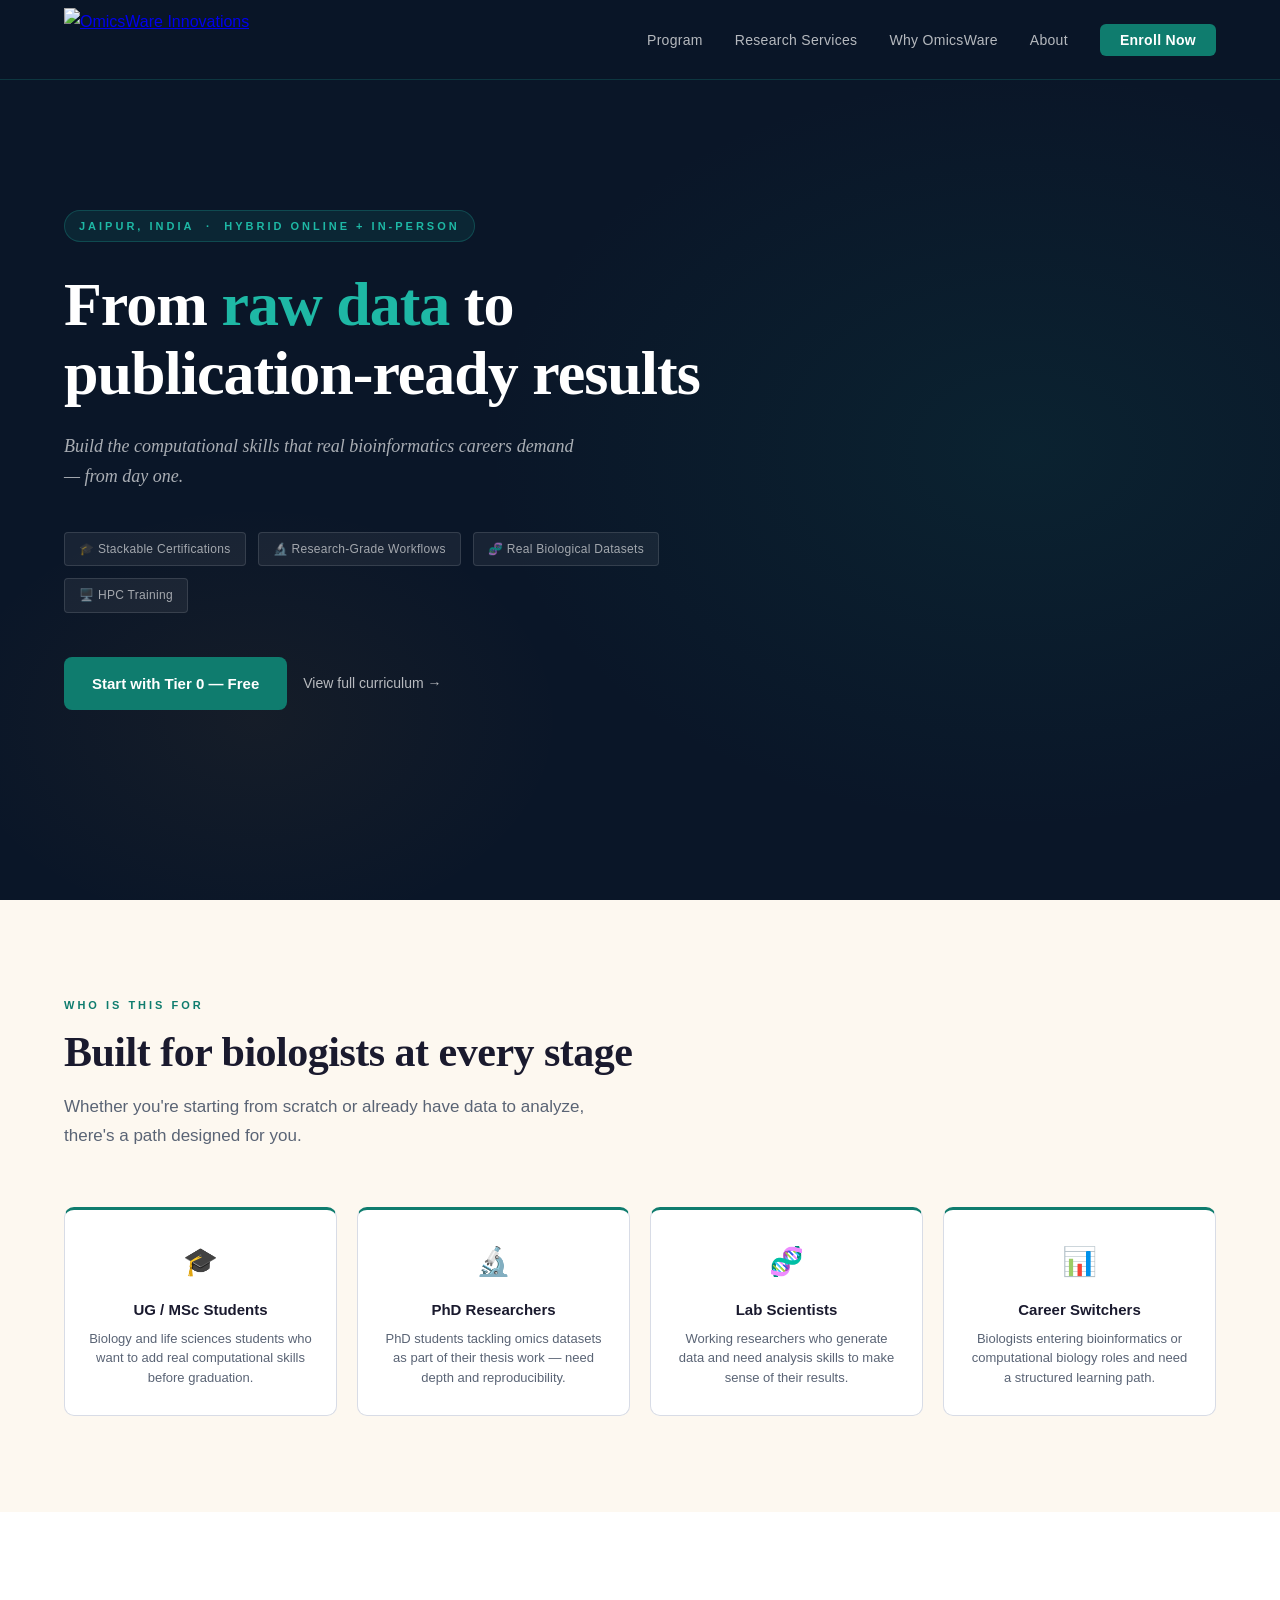
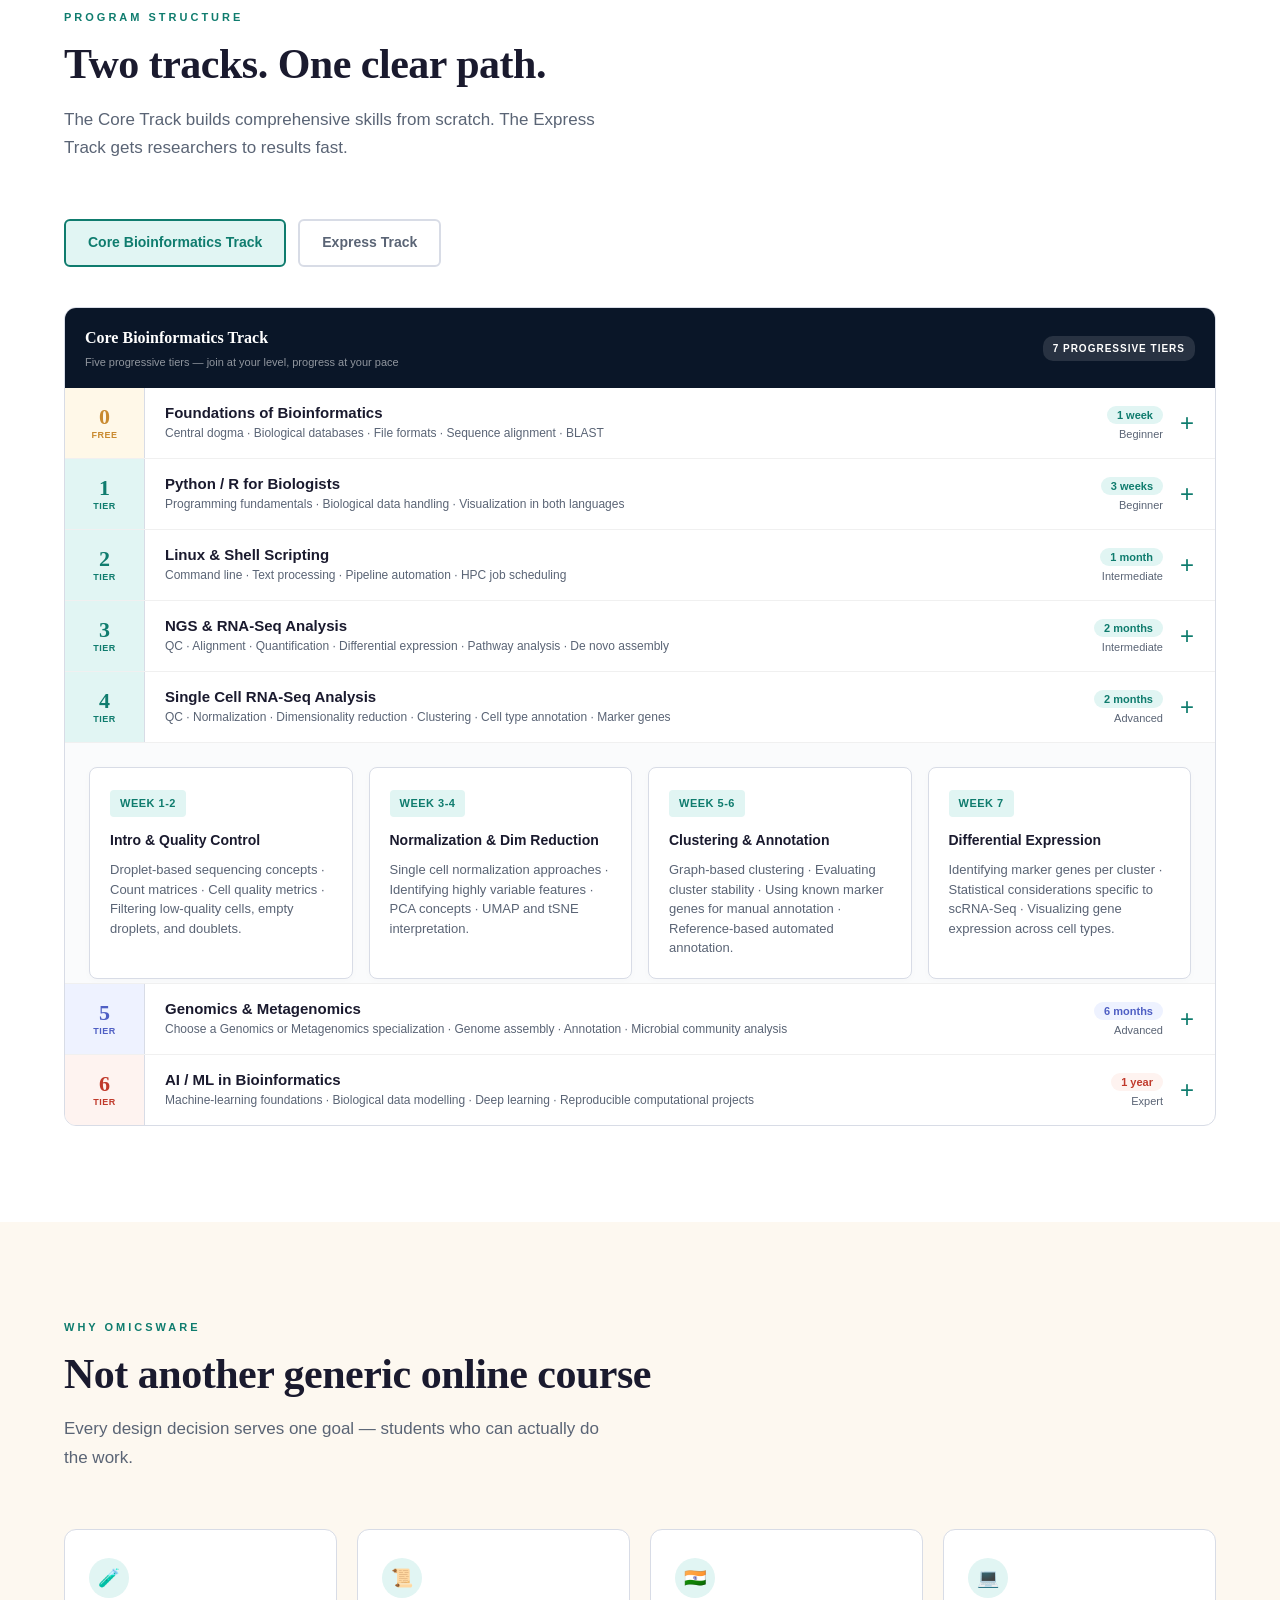
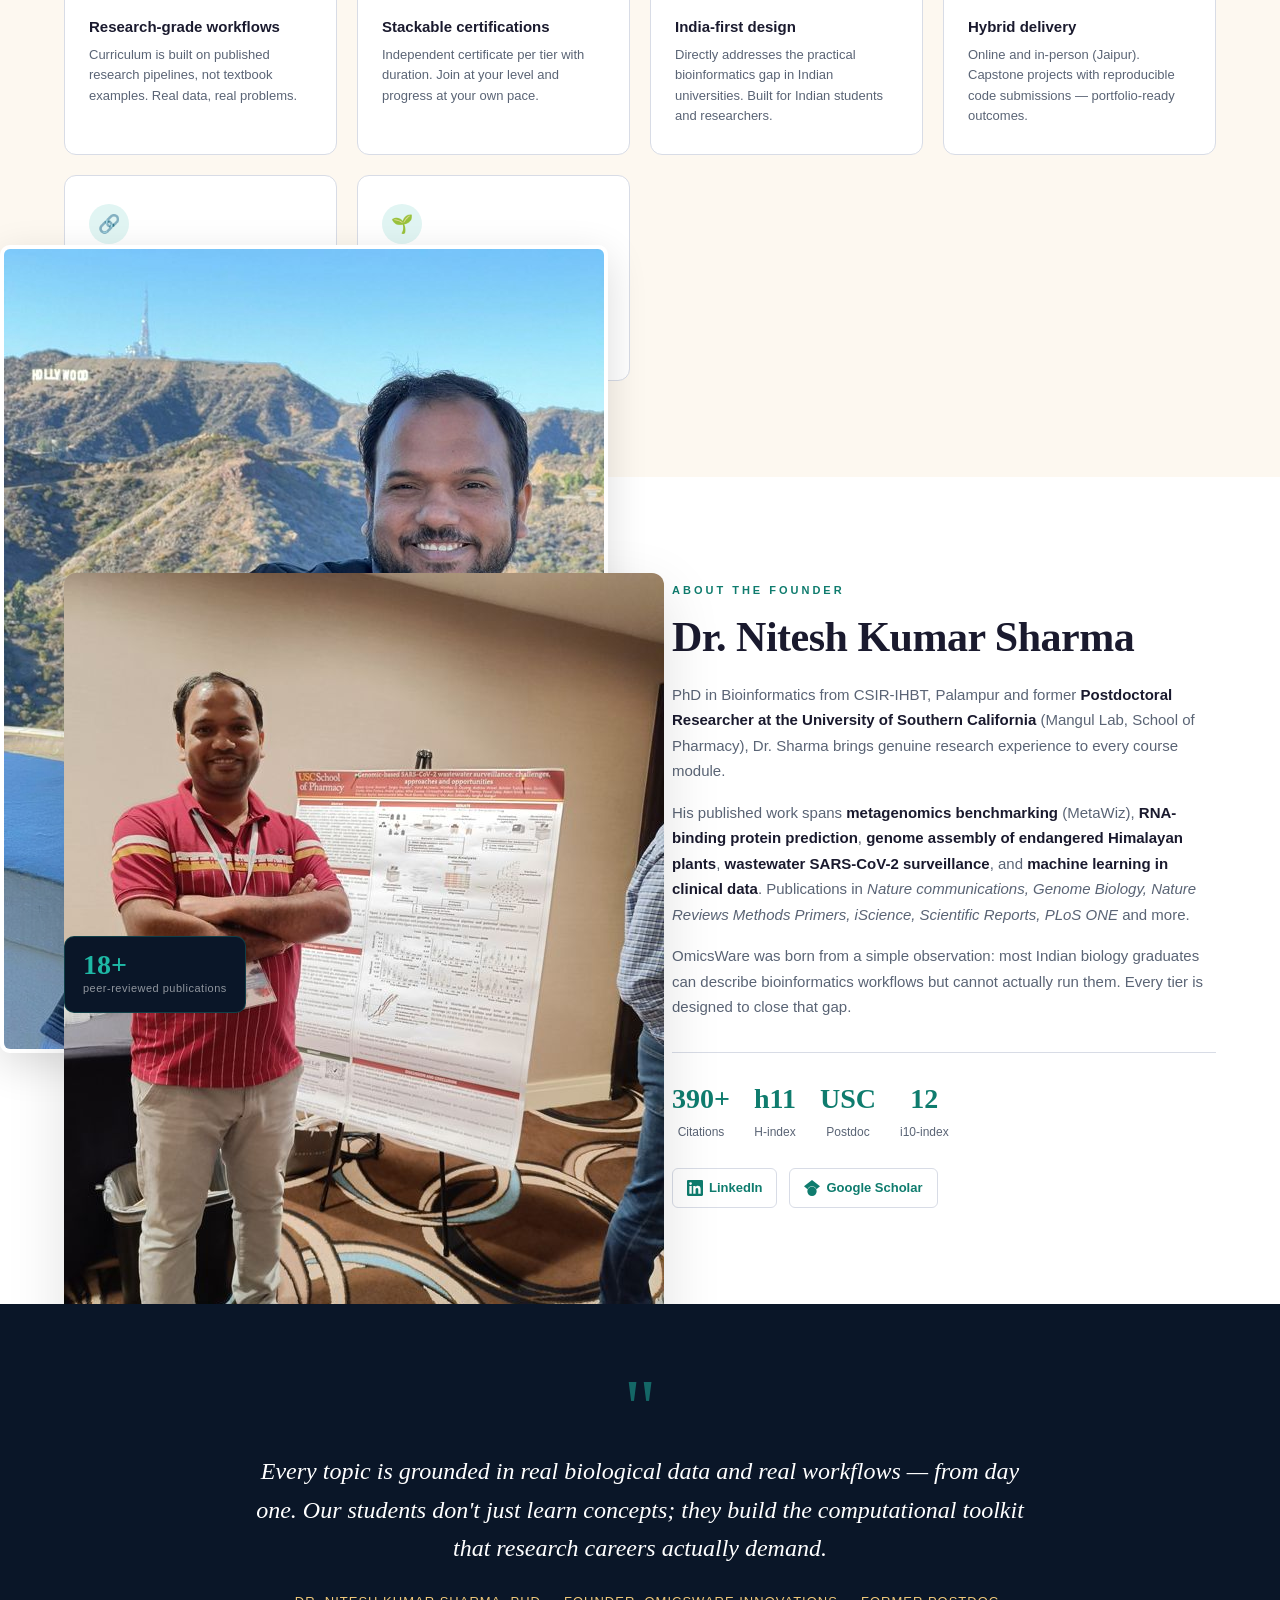
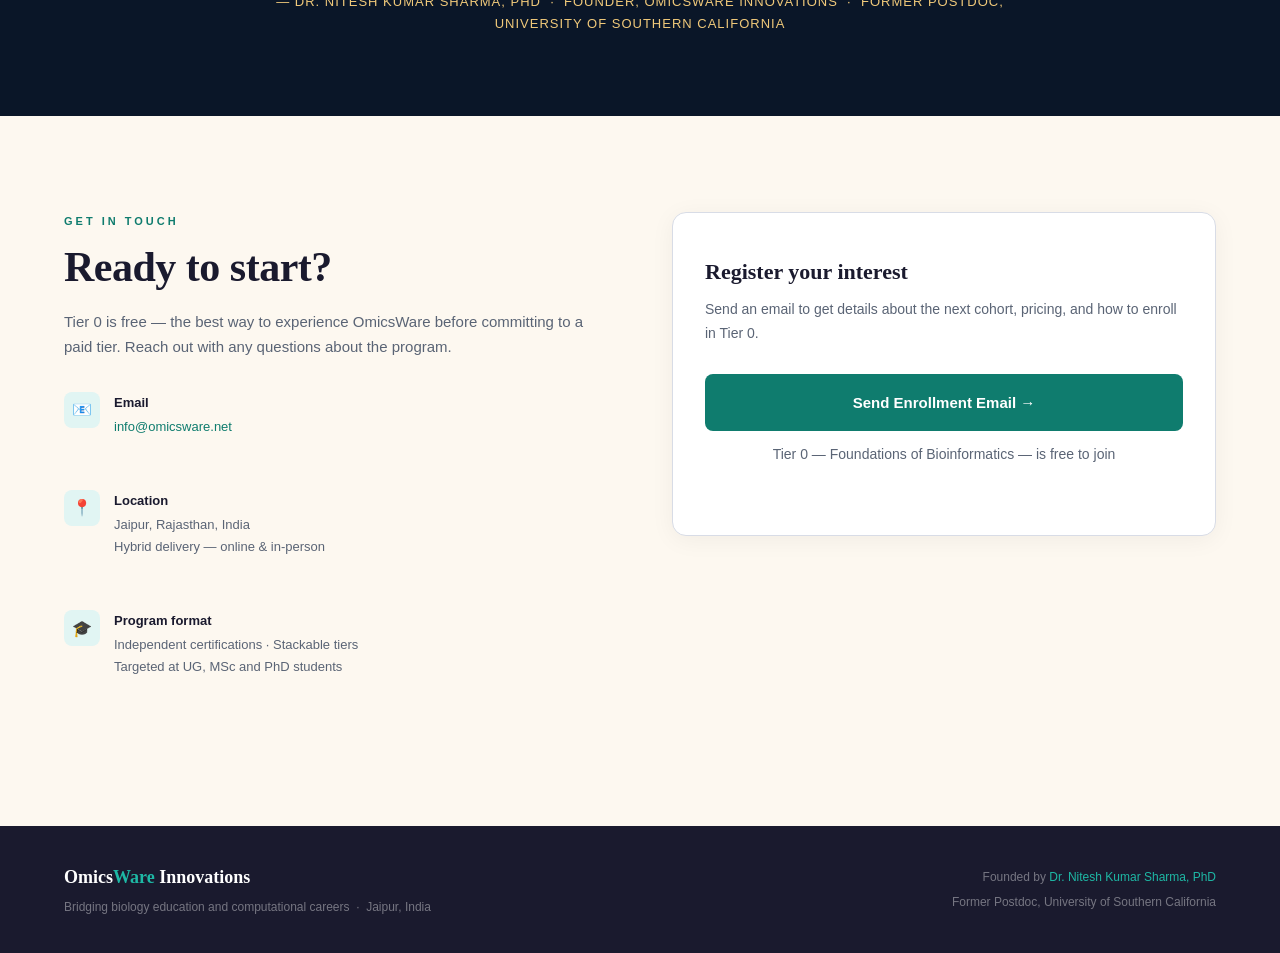
==== commit 390bb8f8: "Update index.html" ====
--- a/index.html
+++ b/index.html
@@ -1078,7 +1078,7 @@
           </div>
         </div>
 
-        <div class="tier-item active">
+        <div class="tier-item">
           <button class="tier-row accordion-header">
             <div class="tier-badge"><span class="tier-num">4</span><span class="tier-label">Tier</span></div>
             <div class="tier-info">
@@ -1469,4 +1469,4 @@
 
 
 
-</body></html>+</body></html>
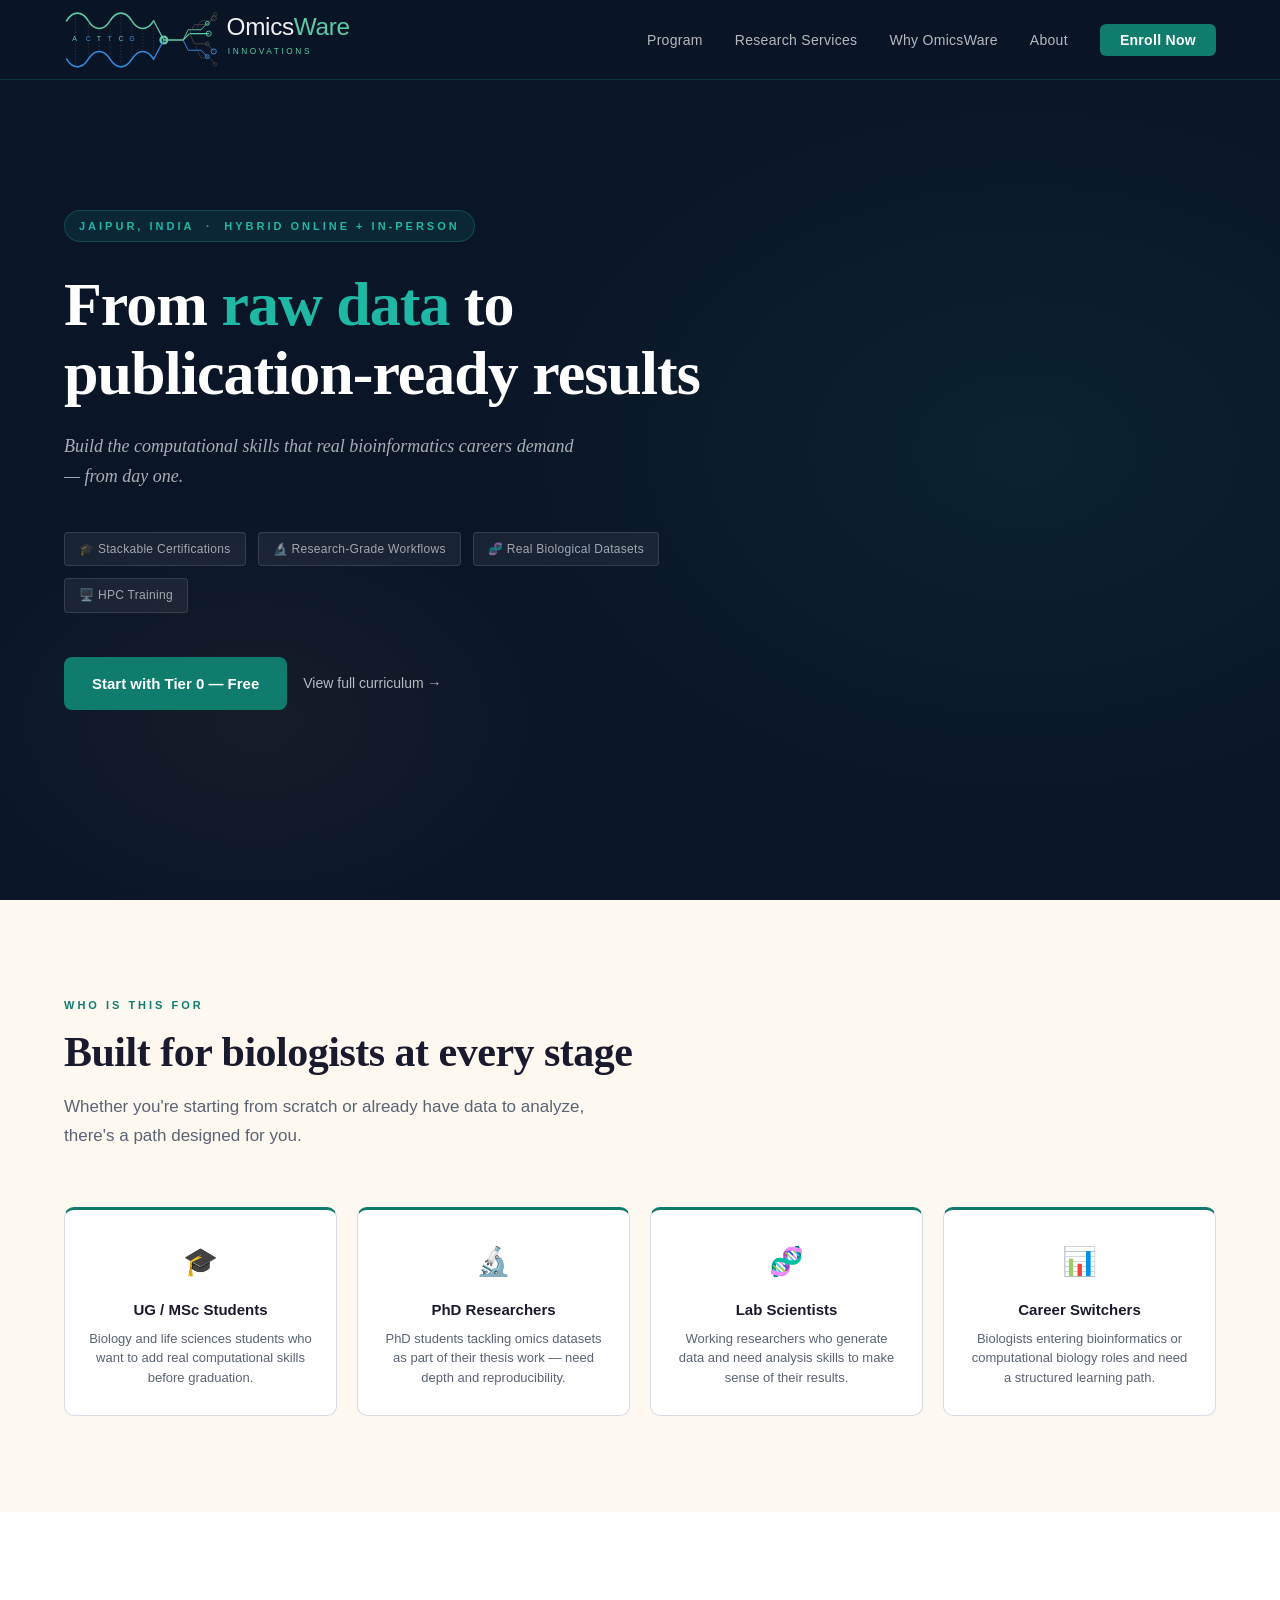
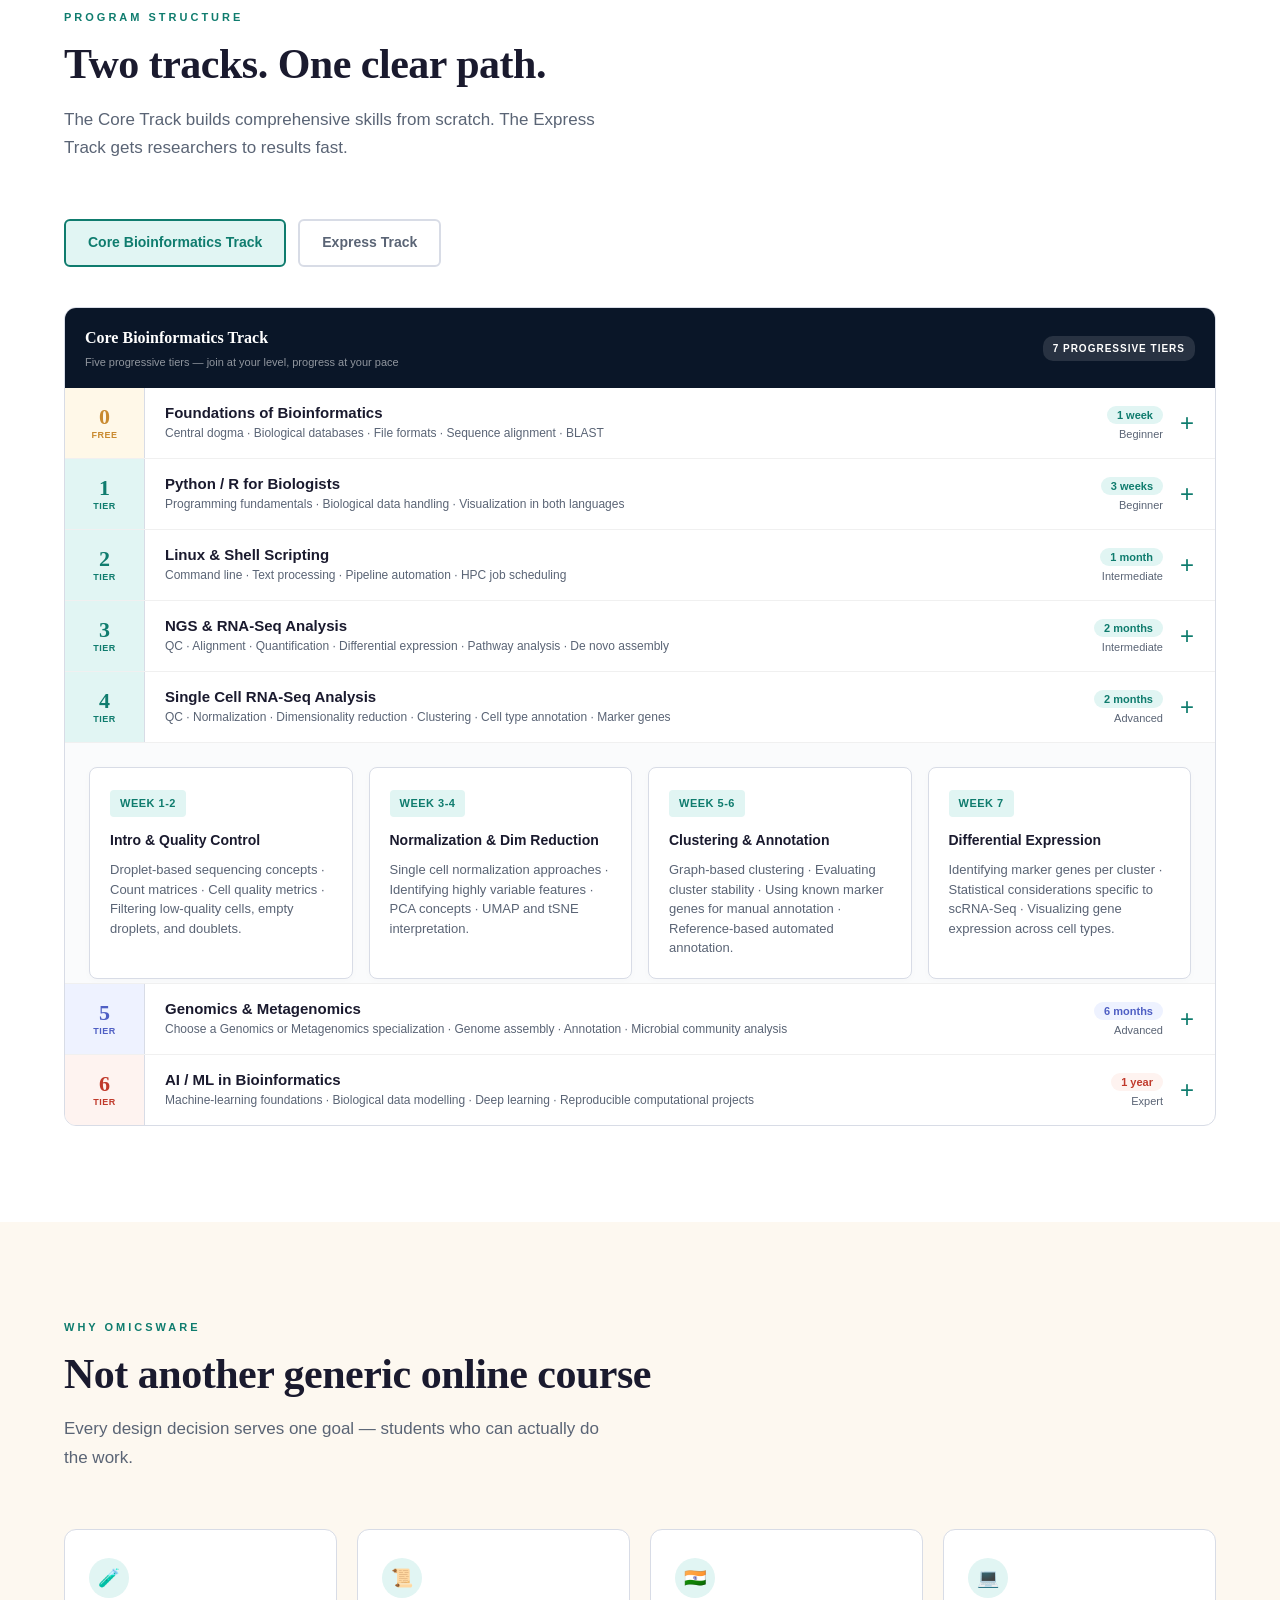
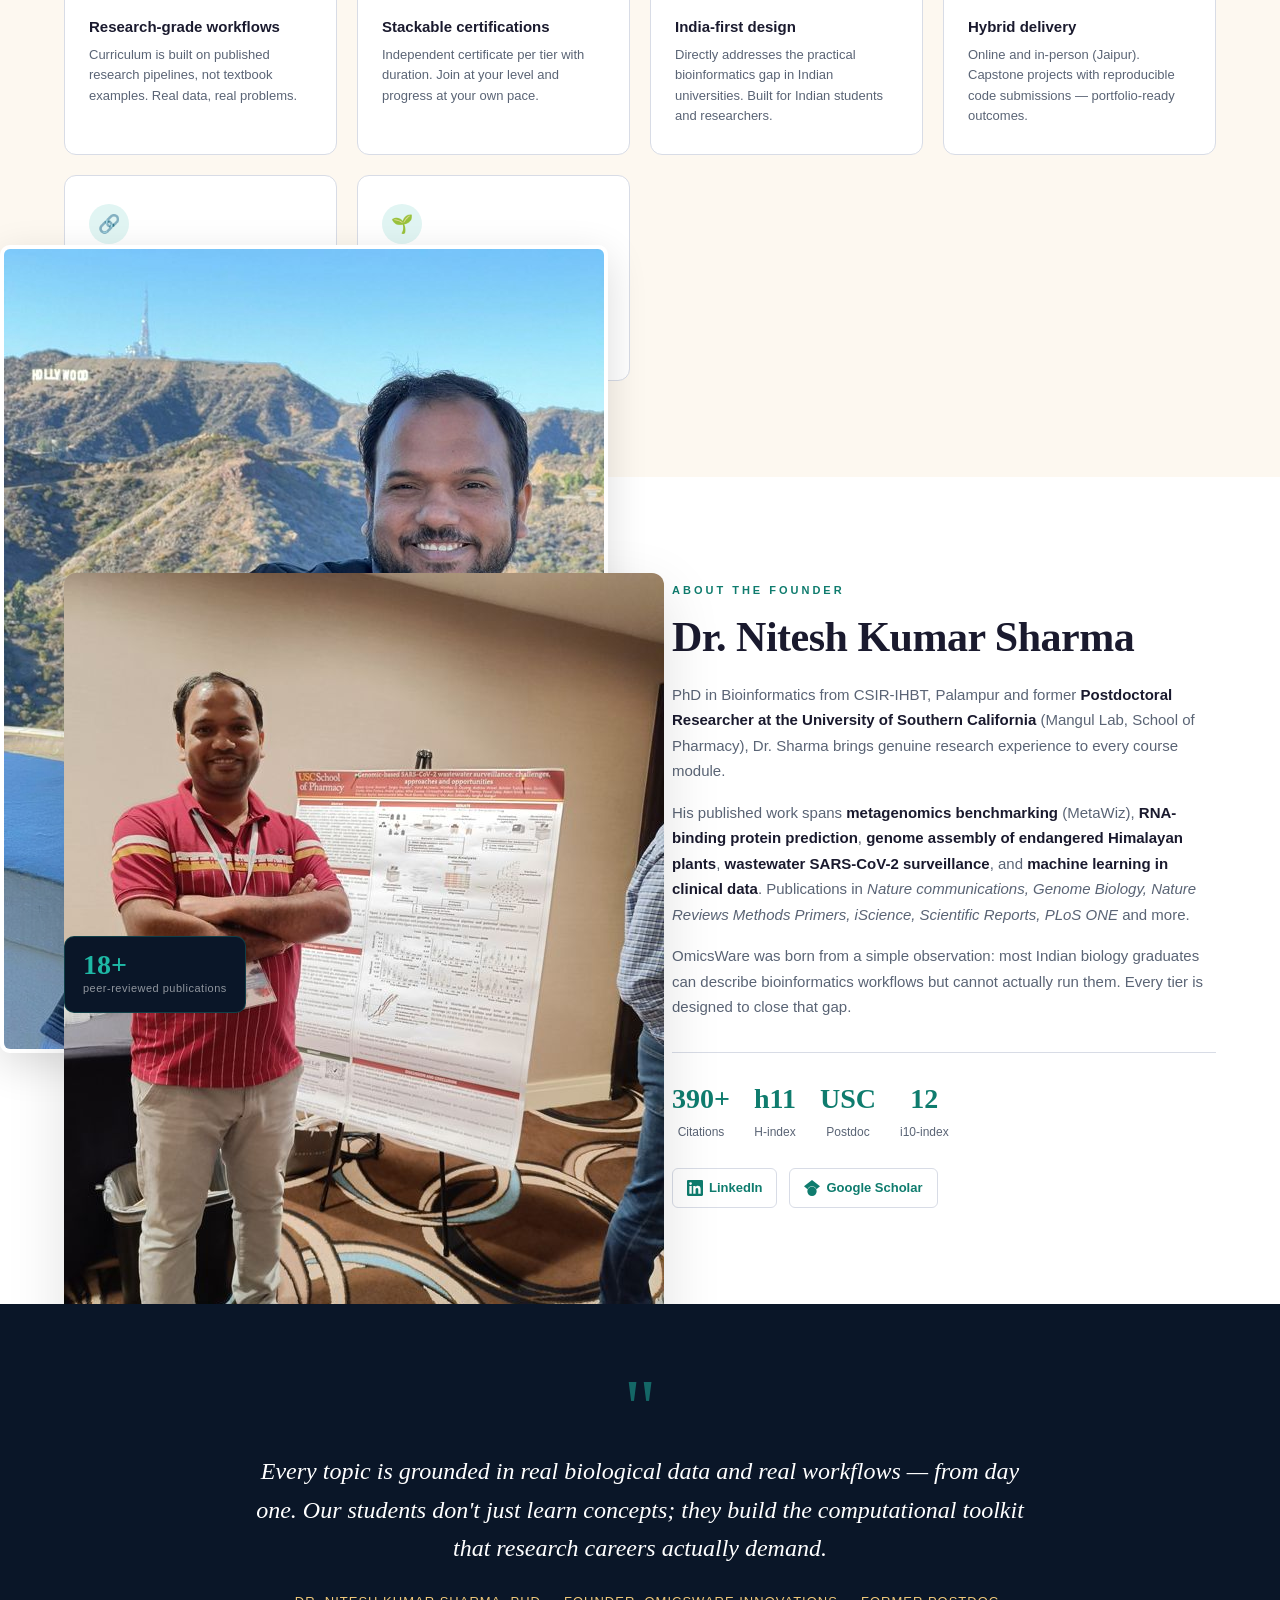
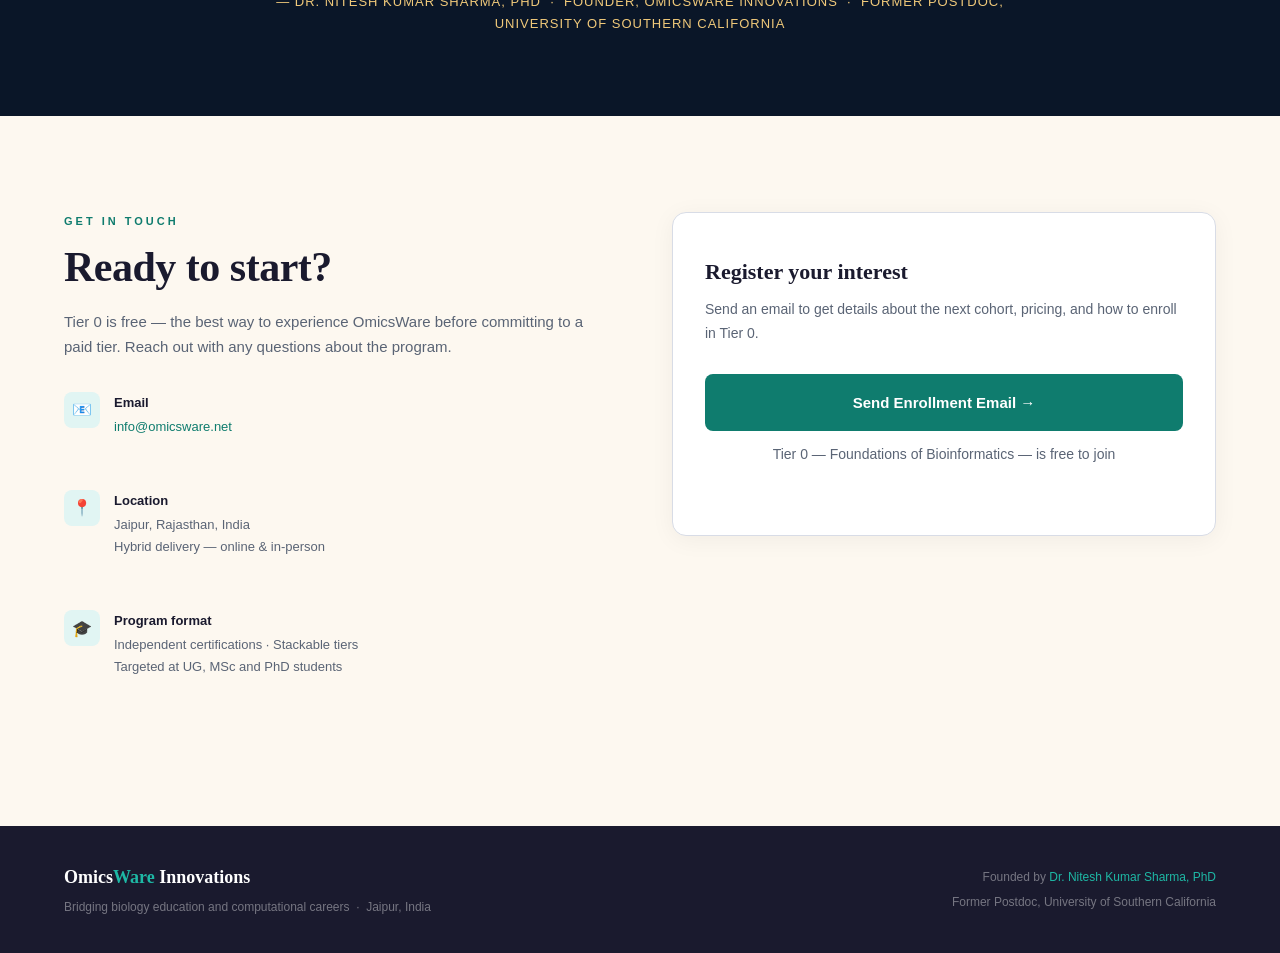
==== commit 13aefa50: "Update index.html" ====
--- a/index.html
+++ b/index.html
@@ -4,8 +4,8 @@
 
 <meta name="viewport" content="width=device-width, initial-scale=1.0">
 <title>OmicsWare Innovations — Bioinformatics Training</title>
-<link rel="icon" type="image/svg+xml" href="file:///C:/Users/princ/Documents/Codex/2026-08-08/new-chat/outputs/OmicsWare%20Innovations%20%E2%80%94%20Bioinformatics%20Training_files/omicsware_logo_dna_circuit_2.svg">
-<link href="file:///C:/Users/princ/Documents/Codex/2026-08-08/new-chat/outputs/OmicsWare%20Innovations%20%E2%80%94%20Bioinformatics%20Training_files/css2" rel="stylesheet">
+<link rel="icon" type="image/svg+xml" href="omicsware_logo_dna_circuit_2.svg">
+<link href="css2" rel="stylesheet">
 <style>
   :root {
     --teal: #0f7c6e;
@@ -810,7 +810,7 @@
 
 <nav>
   <a href="https://omicsware.net/index.html#home" class="nav-logo">
-  <img src="file:///C:/Users/princ/Documents/Codex/2026-08-08/new-chat/outputs/OmicsWare%20Innovations%20%E2%80%94%20Bioinformatics%20Training_files/omicsware_logo_dna_circuit_2.svg" alt="OmicsWare Innovations">
+  <img src="omicsware_logo_dna_circuit_2.svg" alt="OmicsWare Innovations">
 </a>
   <button class="hamburger" id="hamburger" aria-label="Toggle menu">
     <span></span><span></span><span></span>
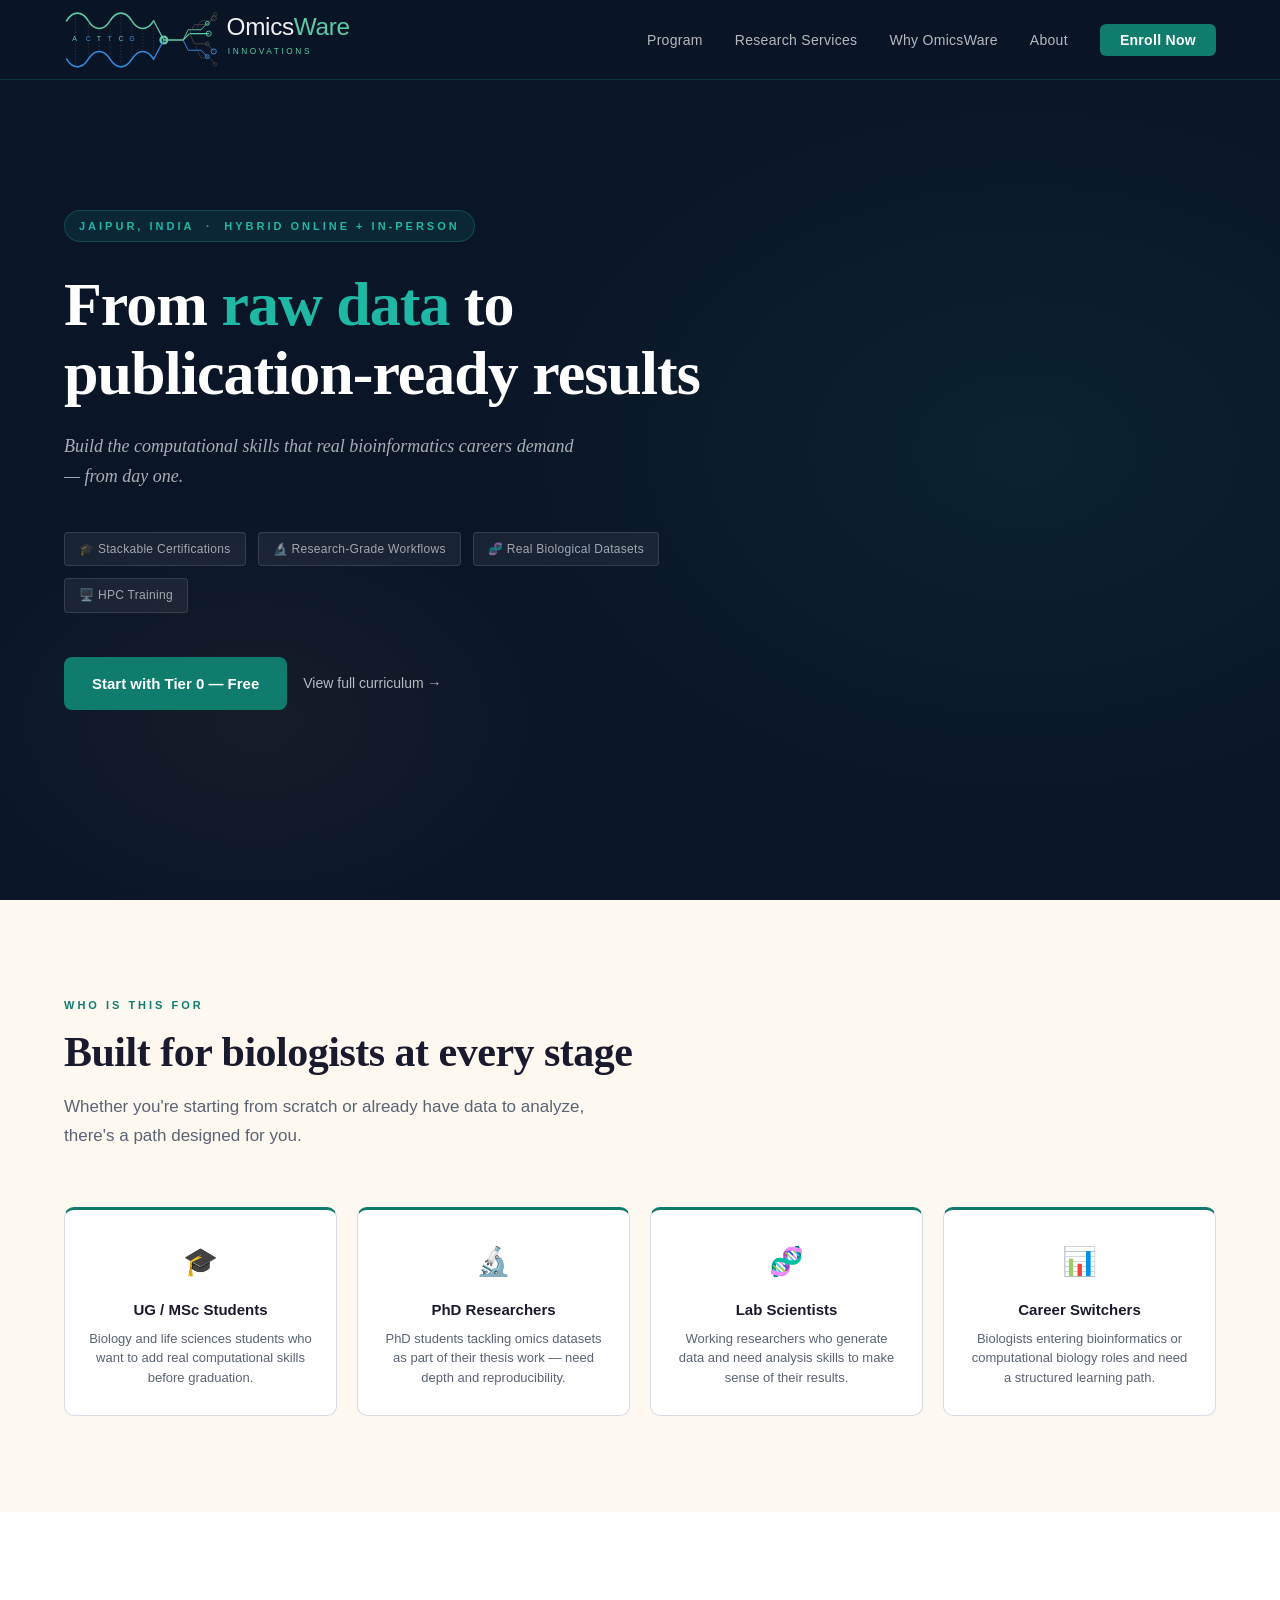
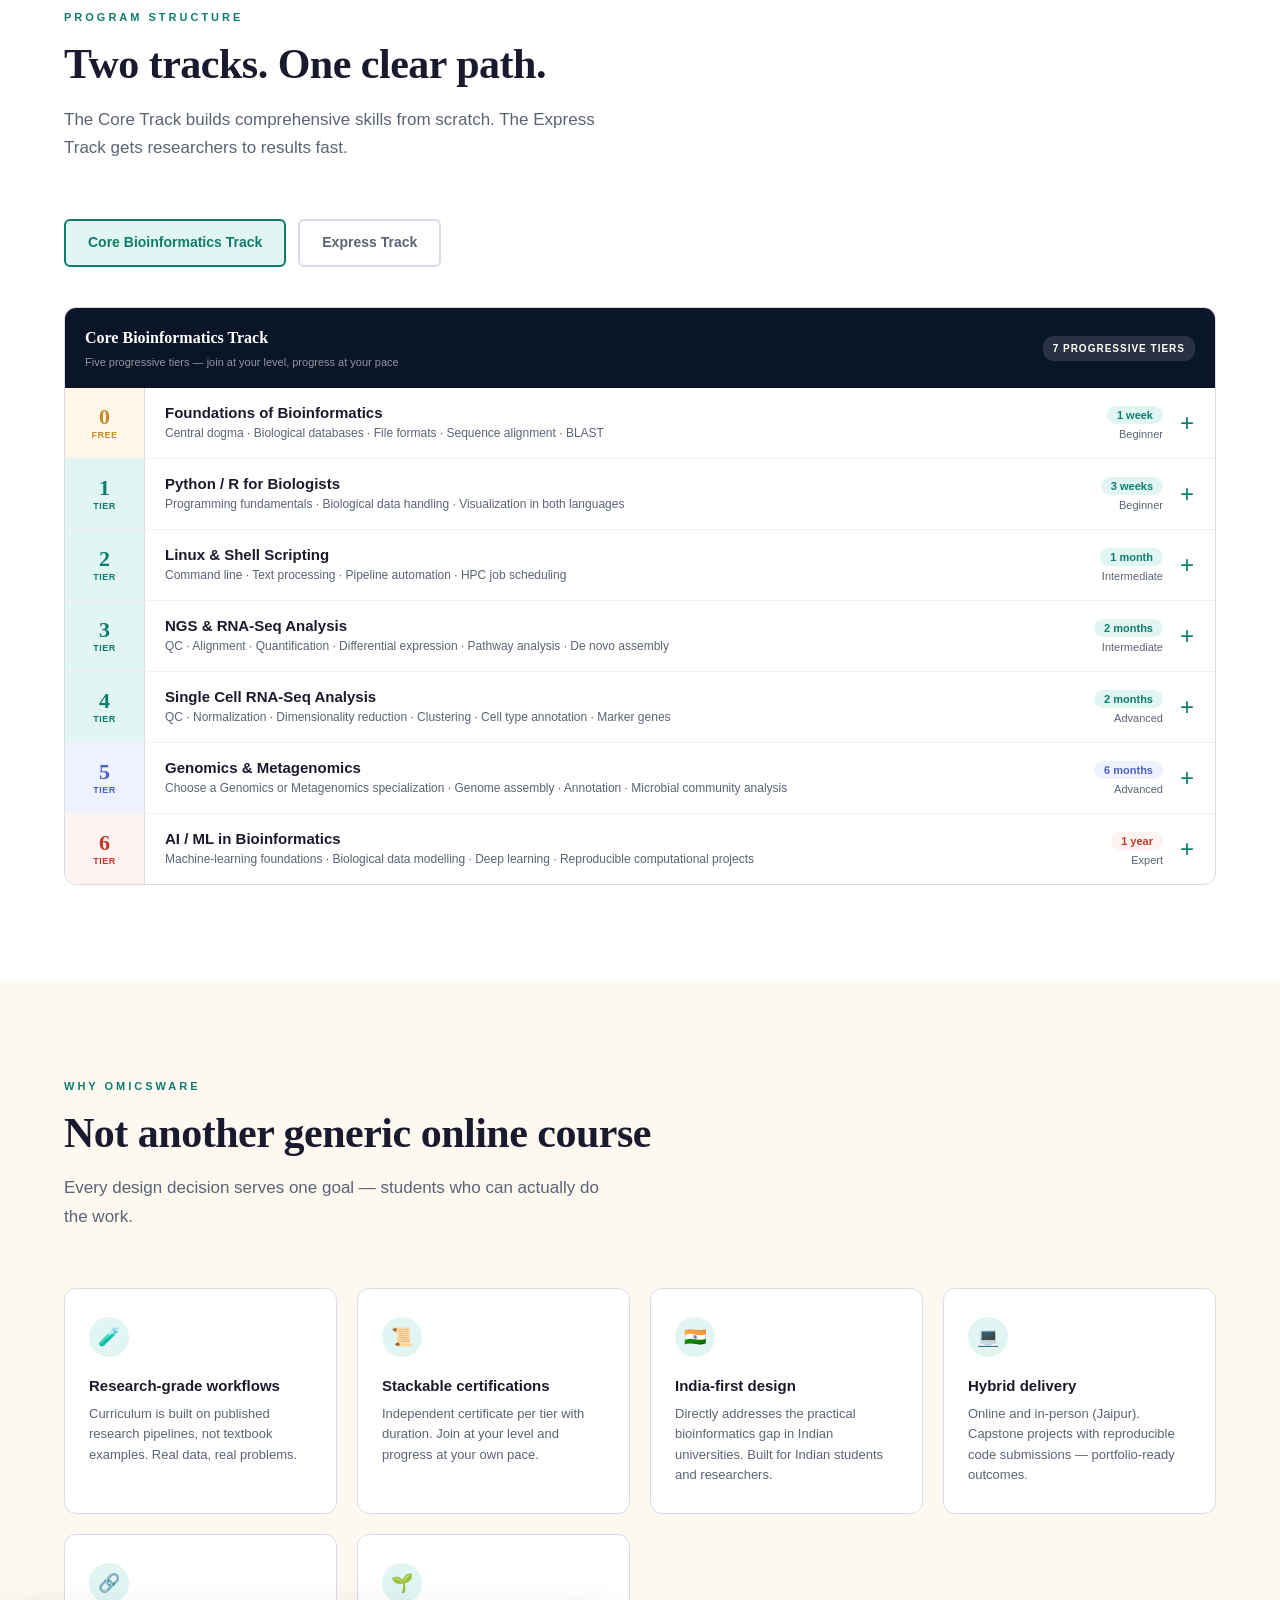
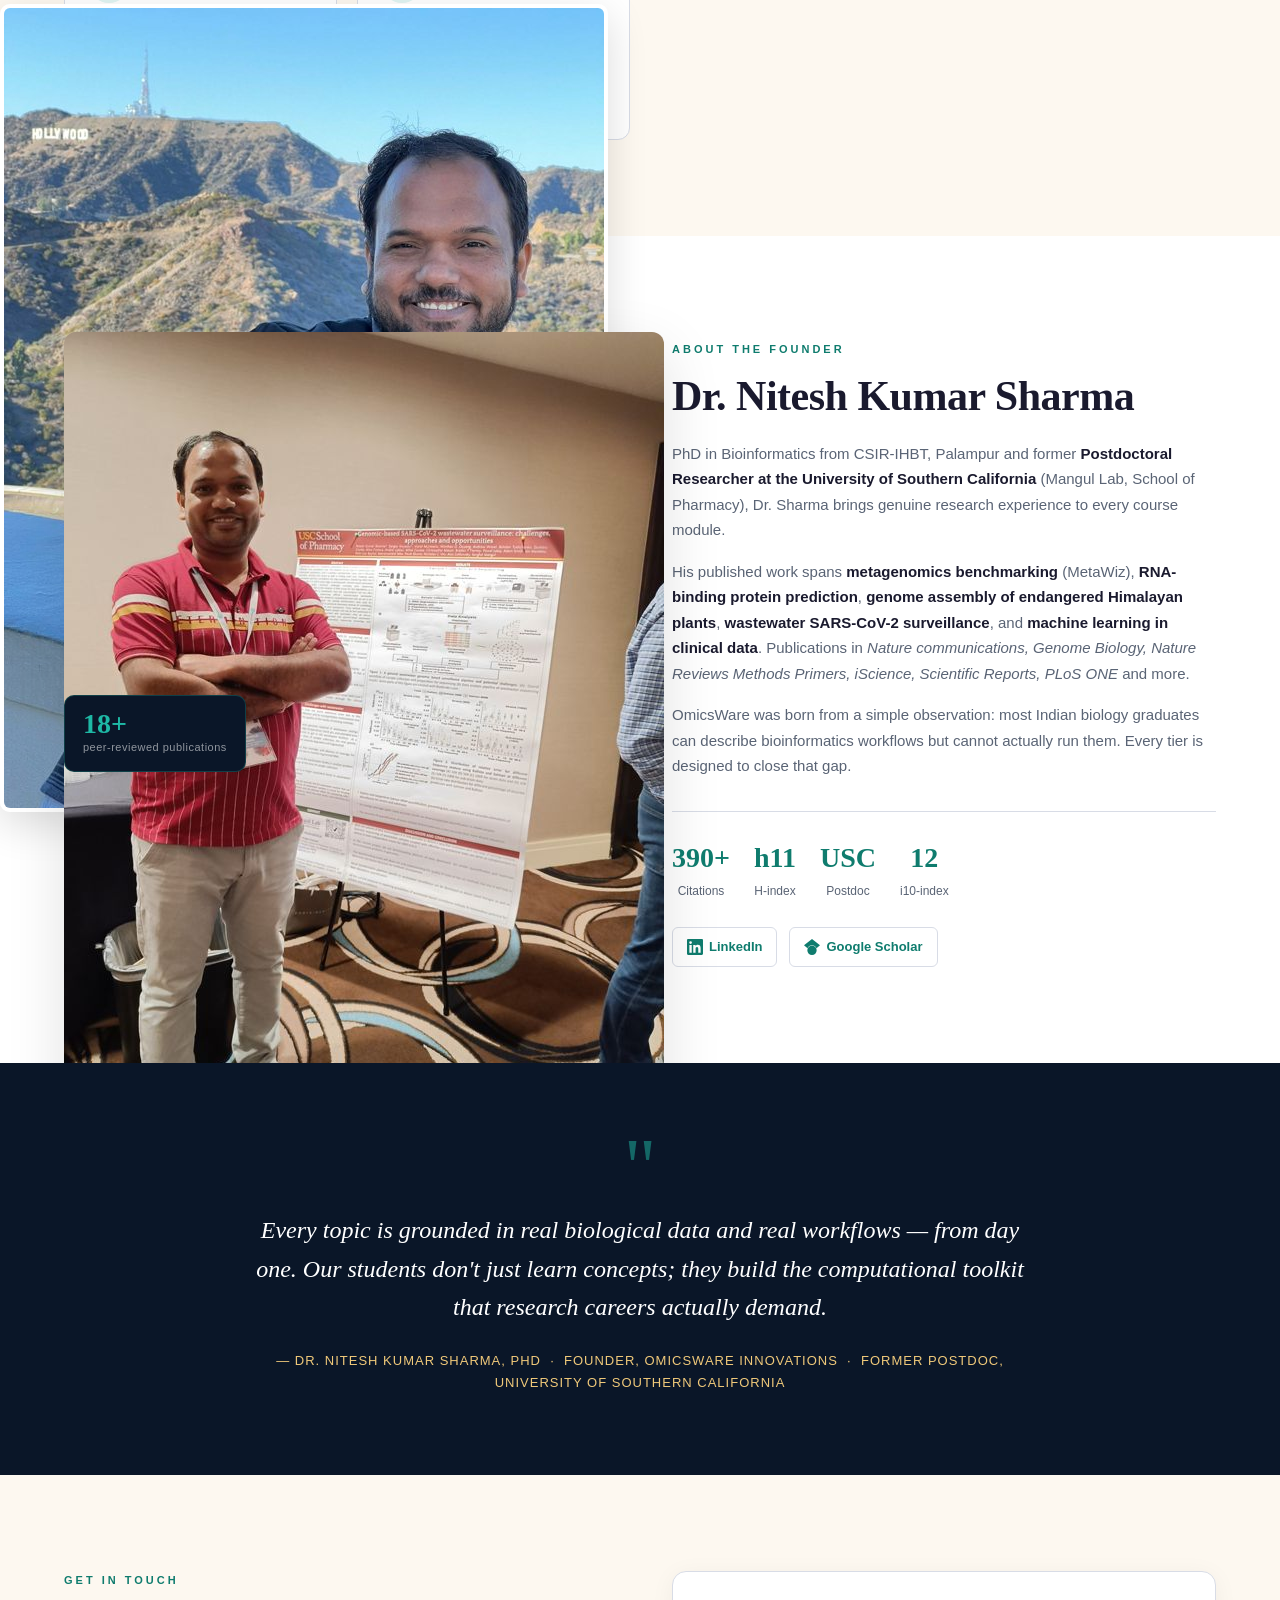
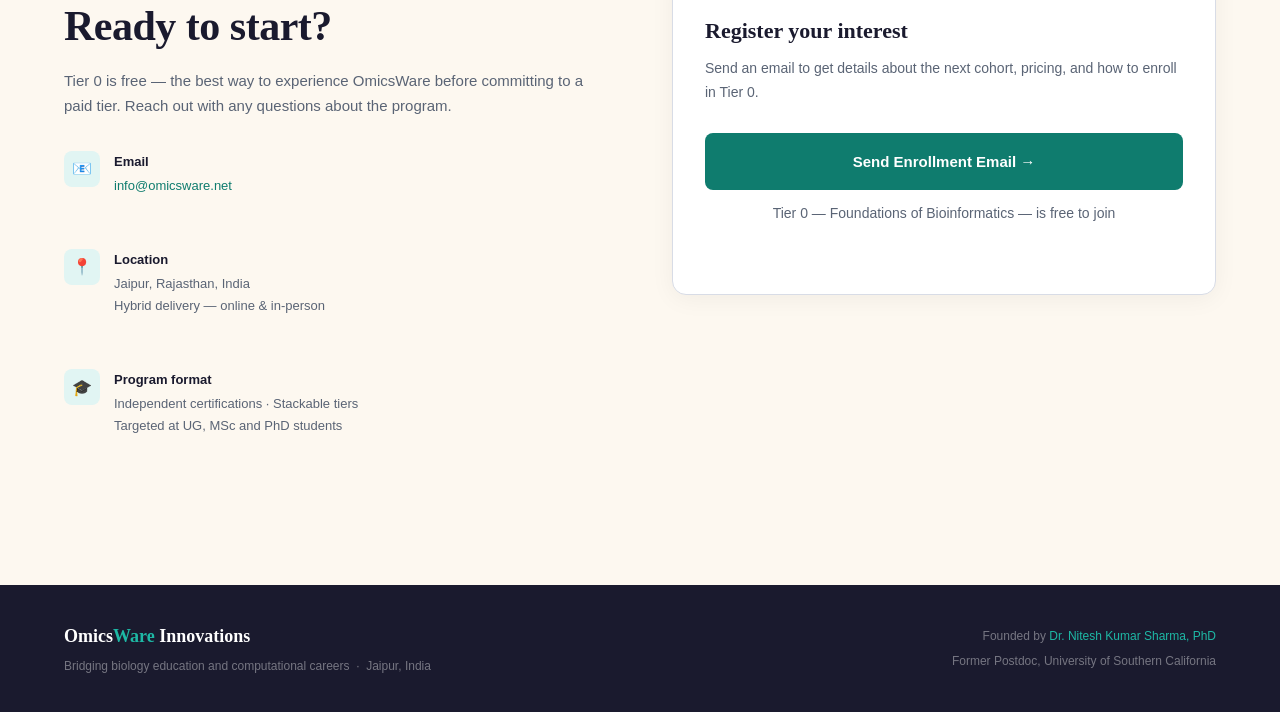
==== commit ff55d685: "Update index.html" ====
--- a/index.html
+++ b/index.html
@@ -1093,7 +1093,7 @@
               <span class="expand-icon">+</span>
             </div>
           </button>
-          <div class="tier-content" style="max-height: 241px;">
+          <div class="tier-content">
             <div class="tier-week-grid">
               <div class="week-card">
                 <div class="card-period">Week 1-2</div>
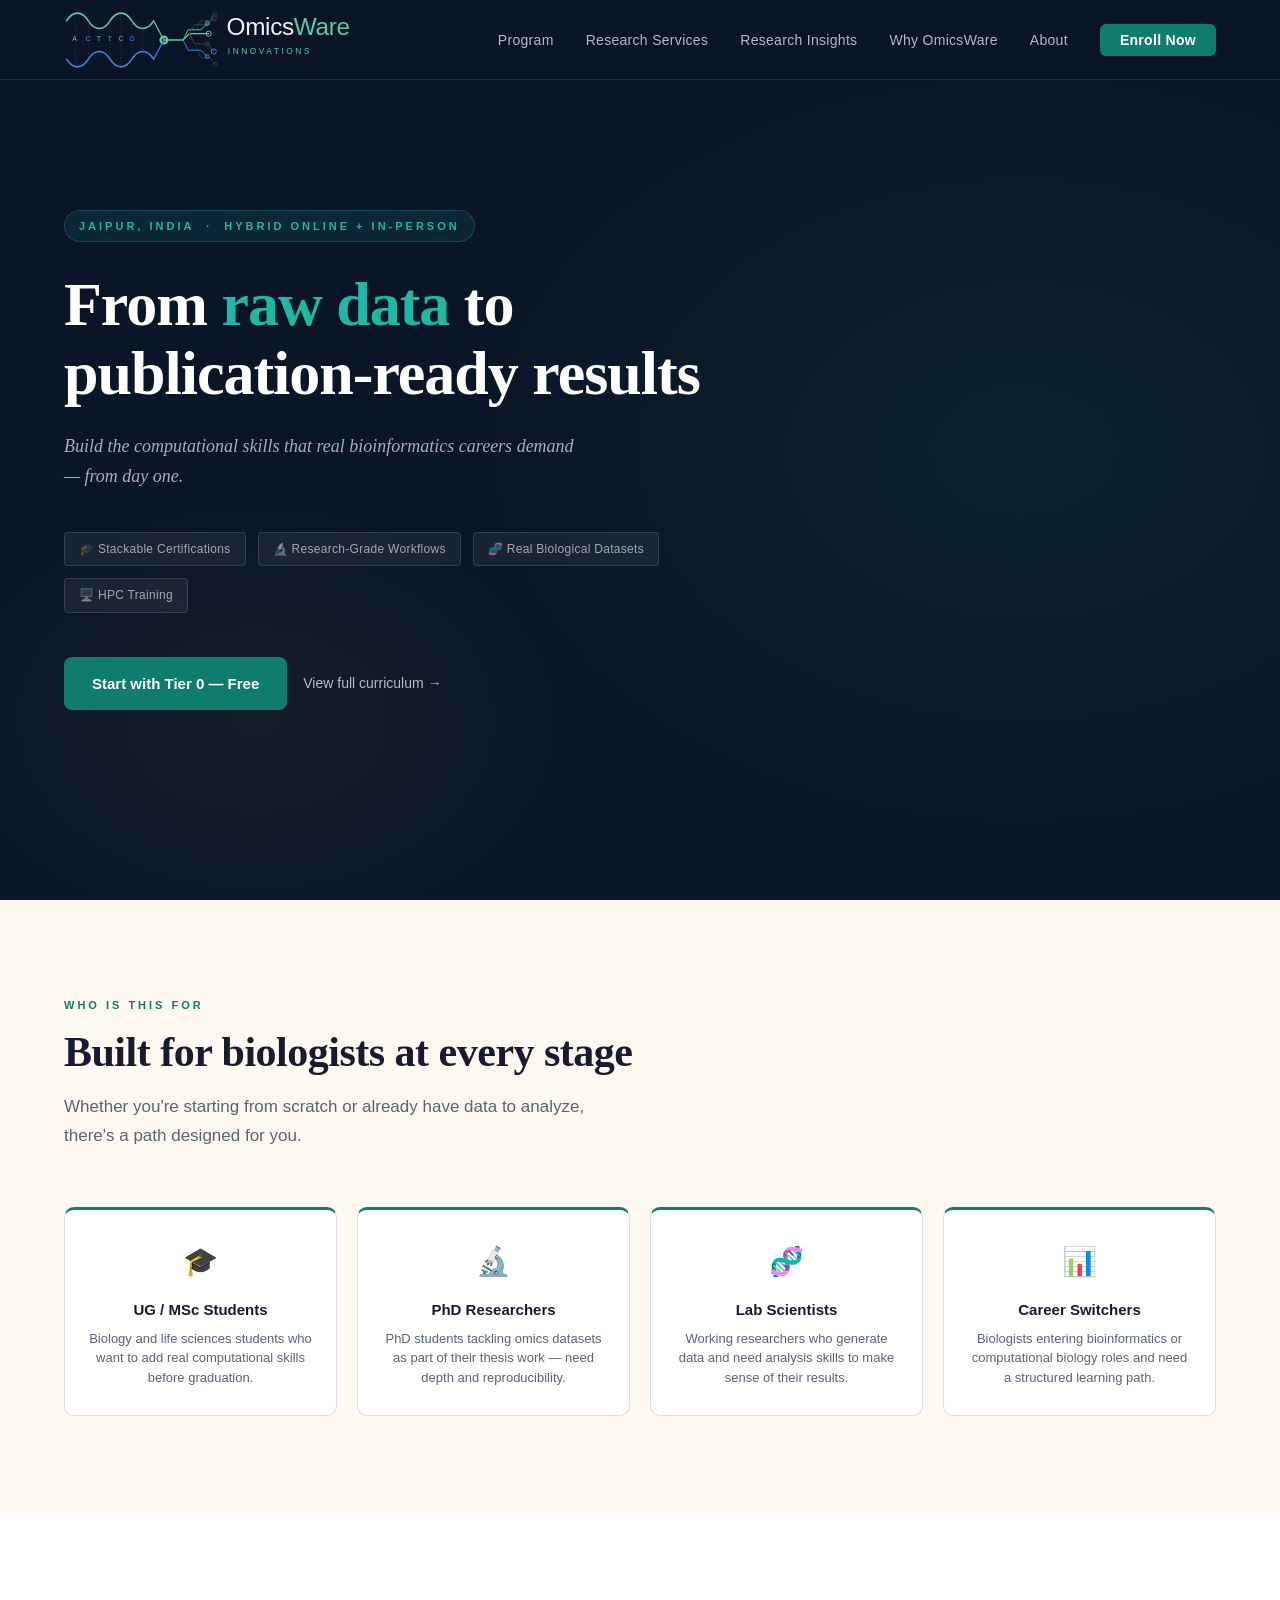
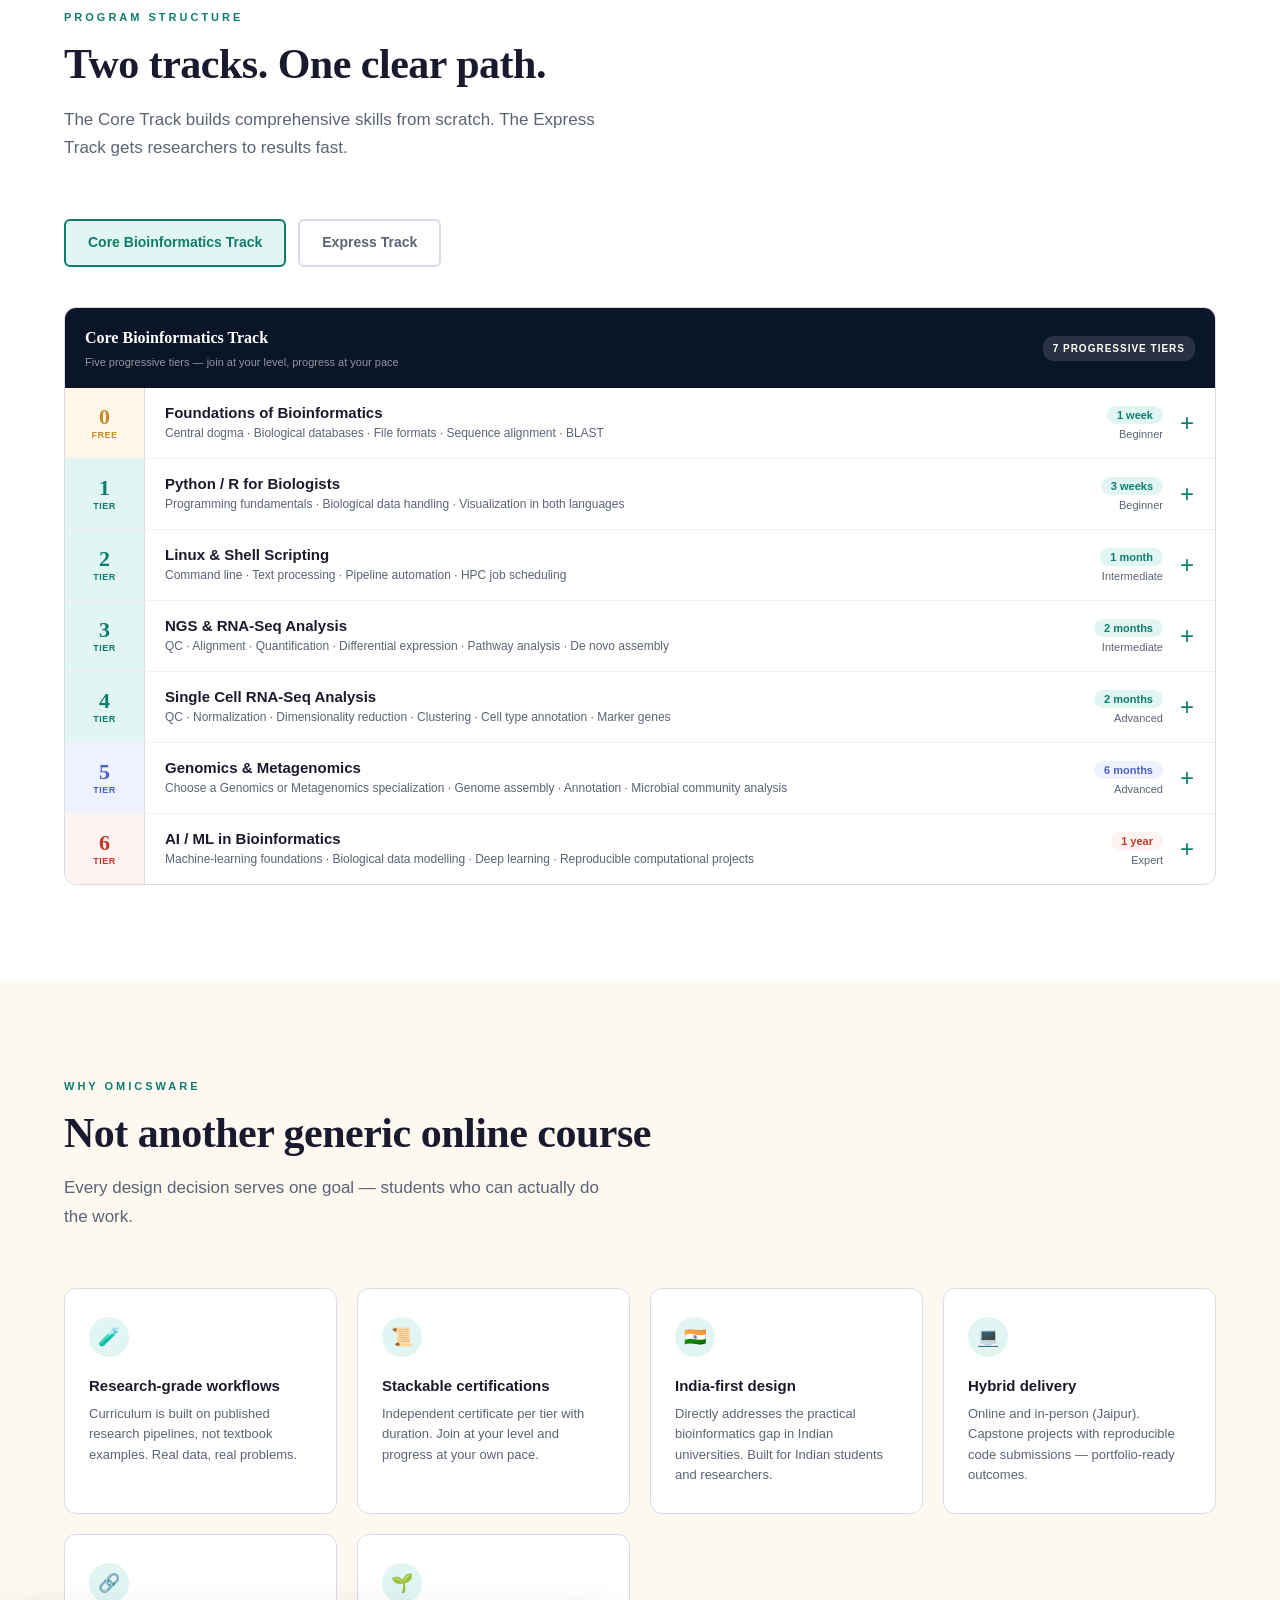
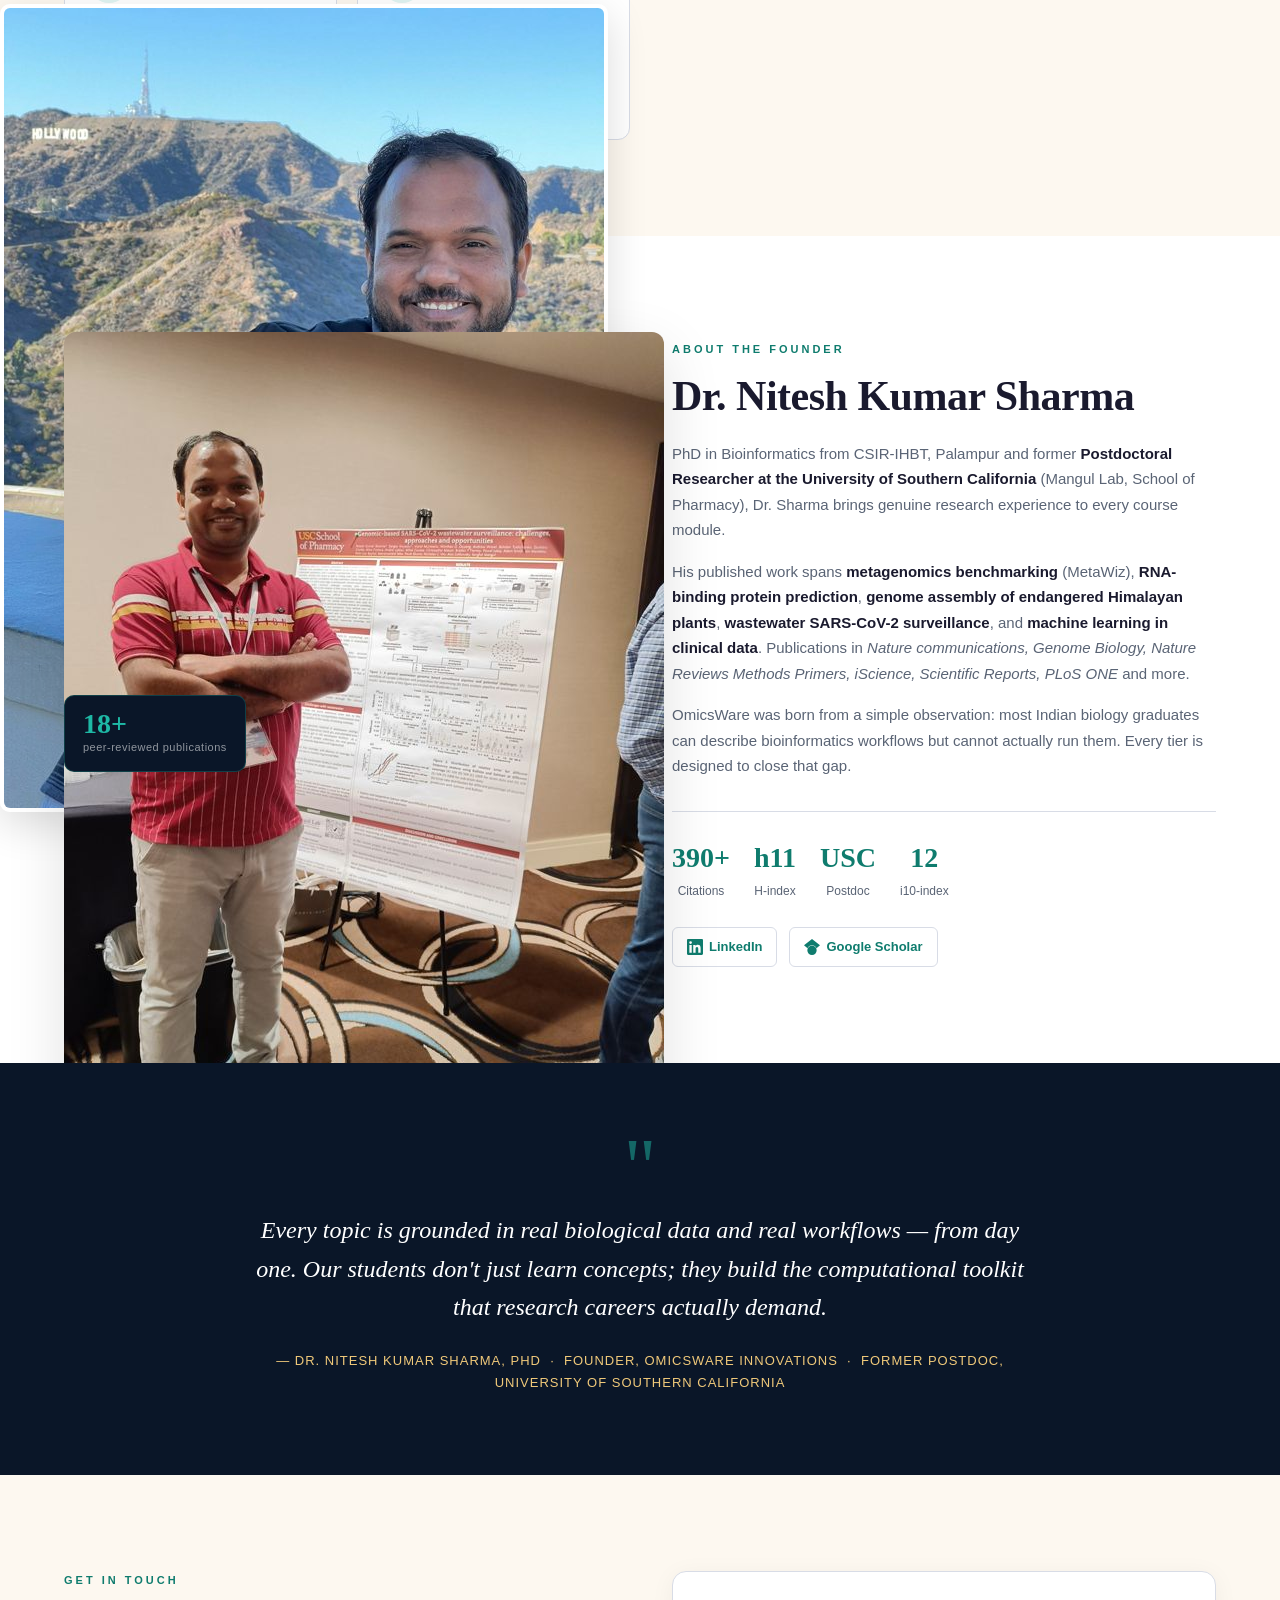
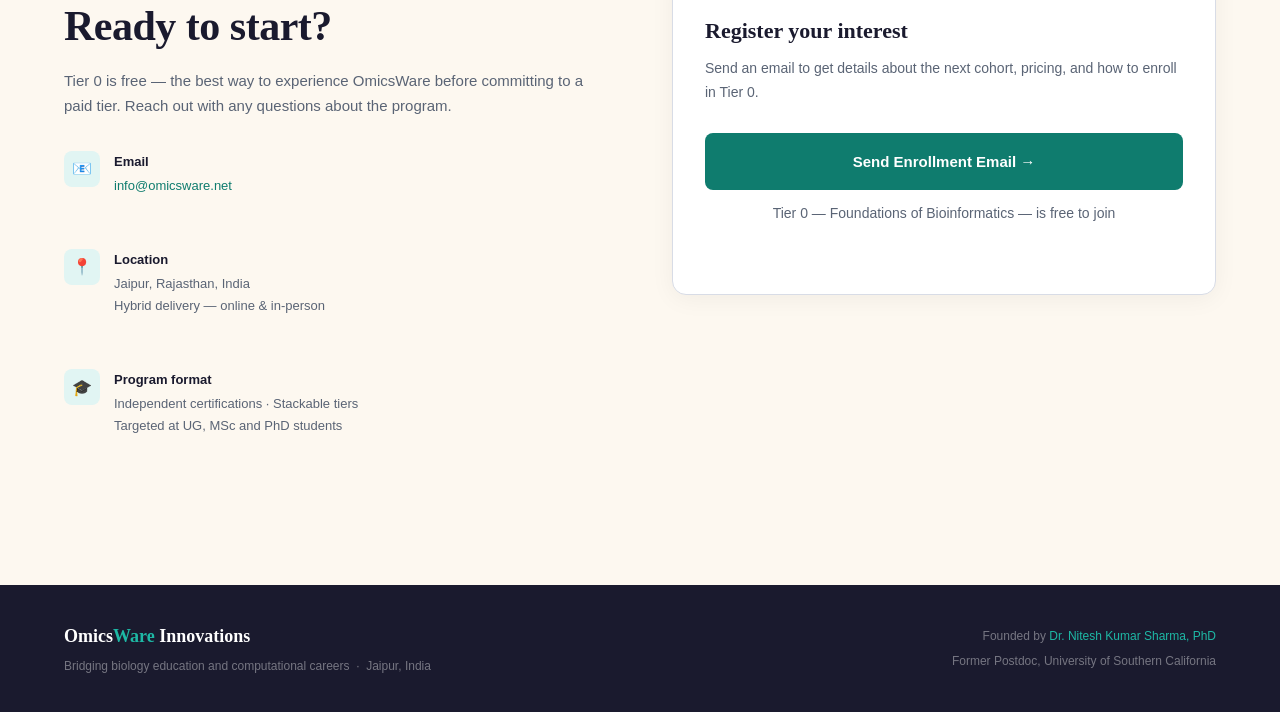
==== commit 328ac4d0: "Add files via upload" ====
--- a/index.html
+++ b/index.html
@@ -818,6 +818,7 @@
   <ul class="nav-links" id="nav-links">
     <li><a href="https://omicsware.net/index.html#program">Program</a></li>
     <li><a href="https://omicsware.net/services.html">Research Services</a></li>
+    <li><a href="insights.html">Research Insights</a></li>
     <li><a href="https://omicsware.net/index.html#why">Why OmicsWare</a></li>
     <li><a href="https://omicsware.net/index.html#about">About</a></li>
     <li><a href="https://omicsware.net/index.html#contact" class="nav-cta">Enroll Now</a></li>
